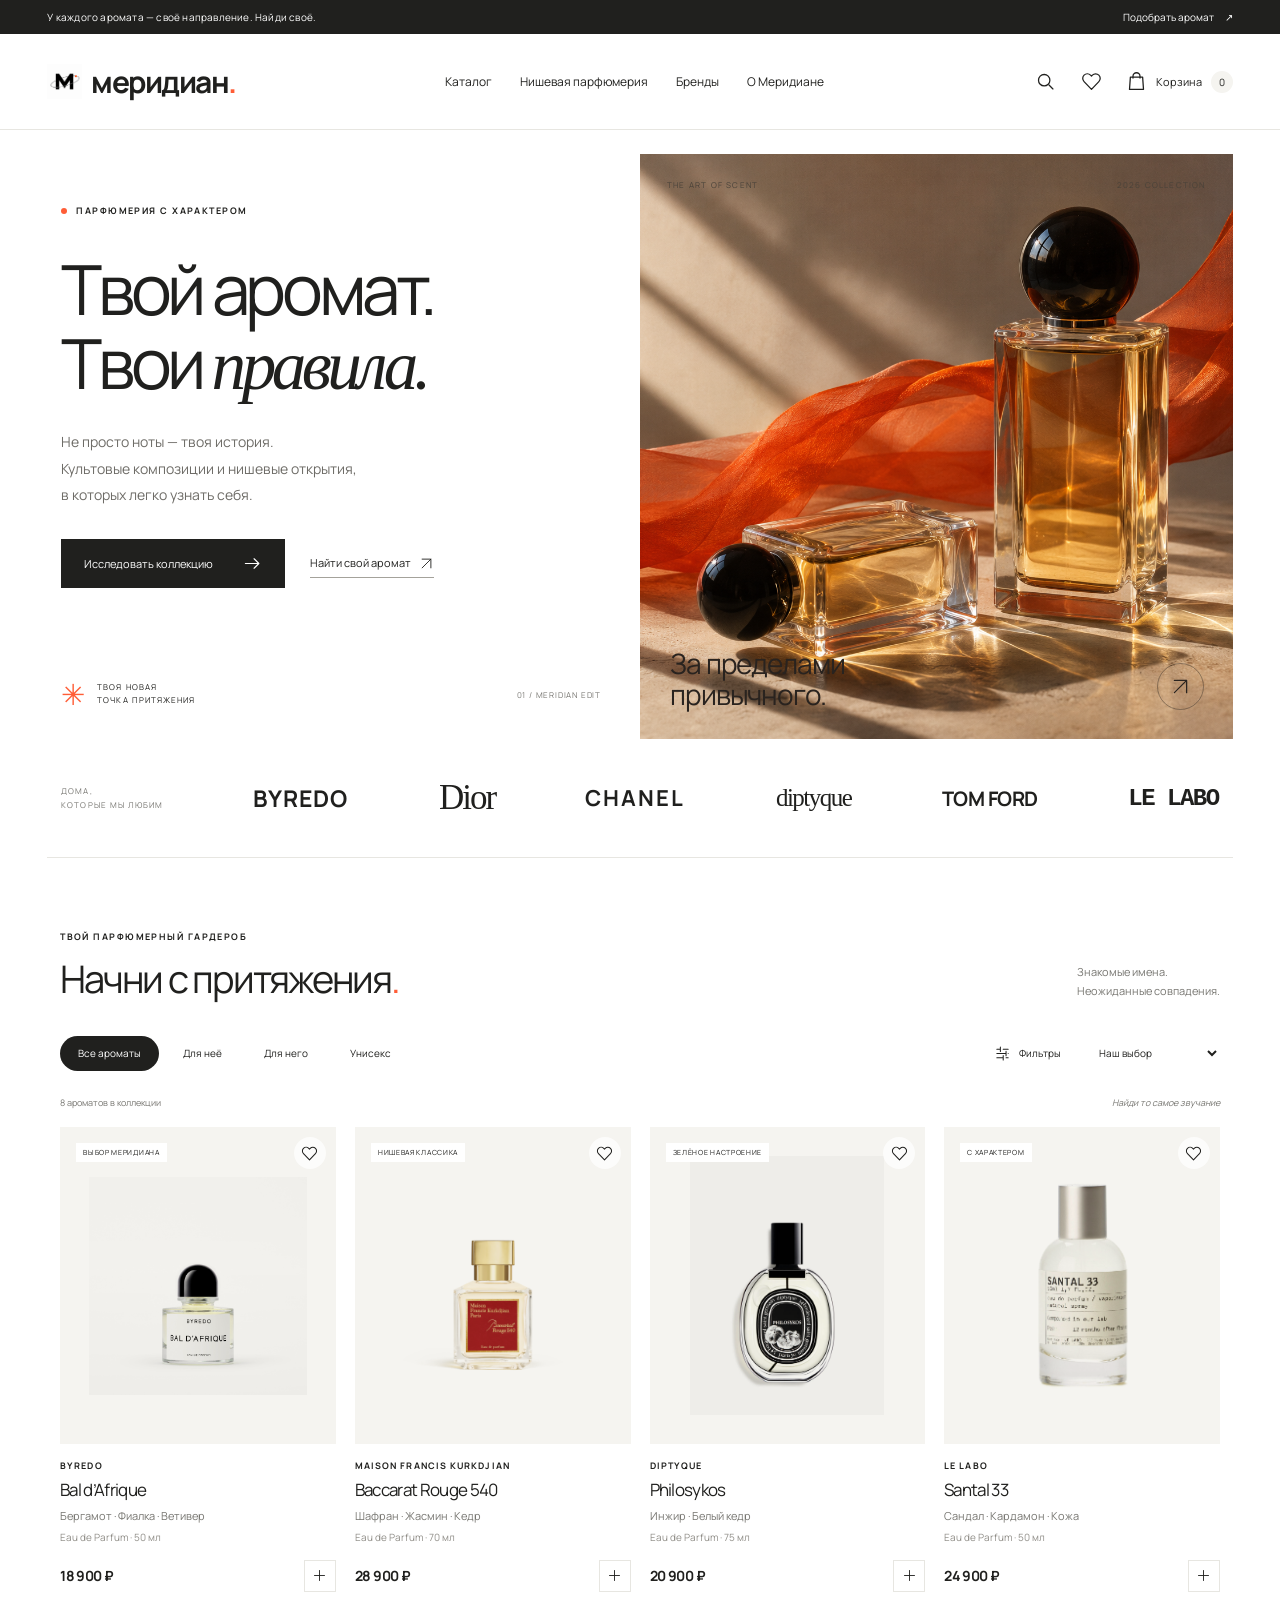
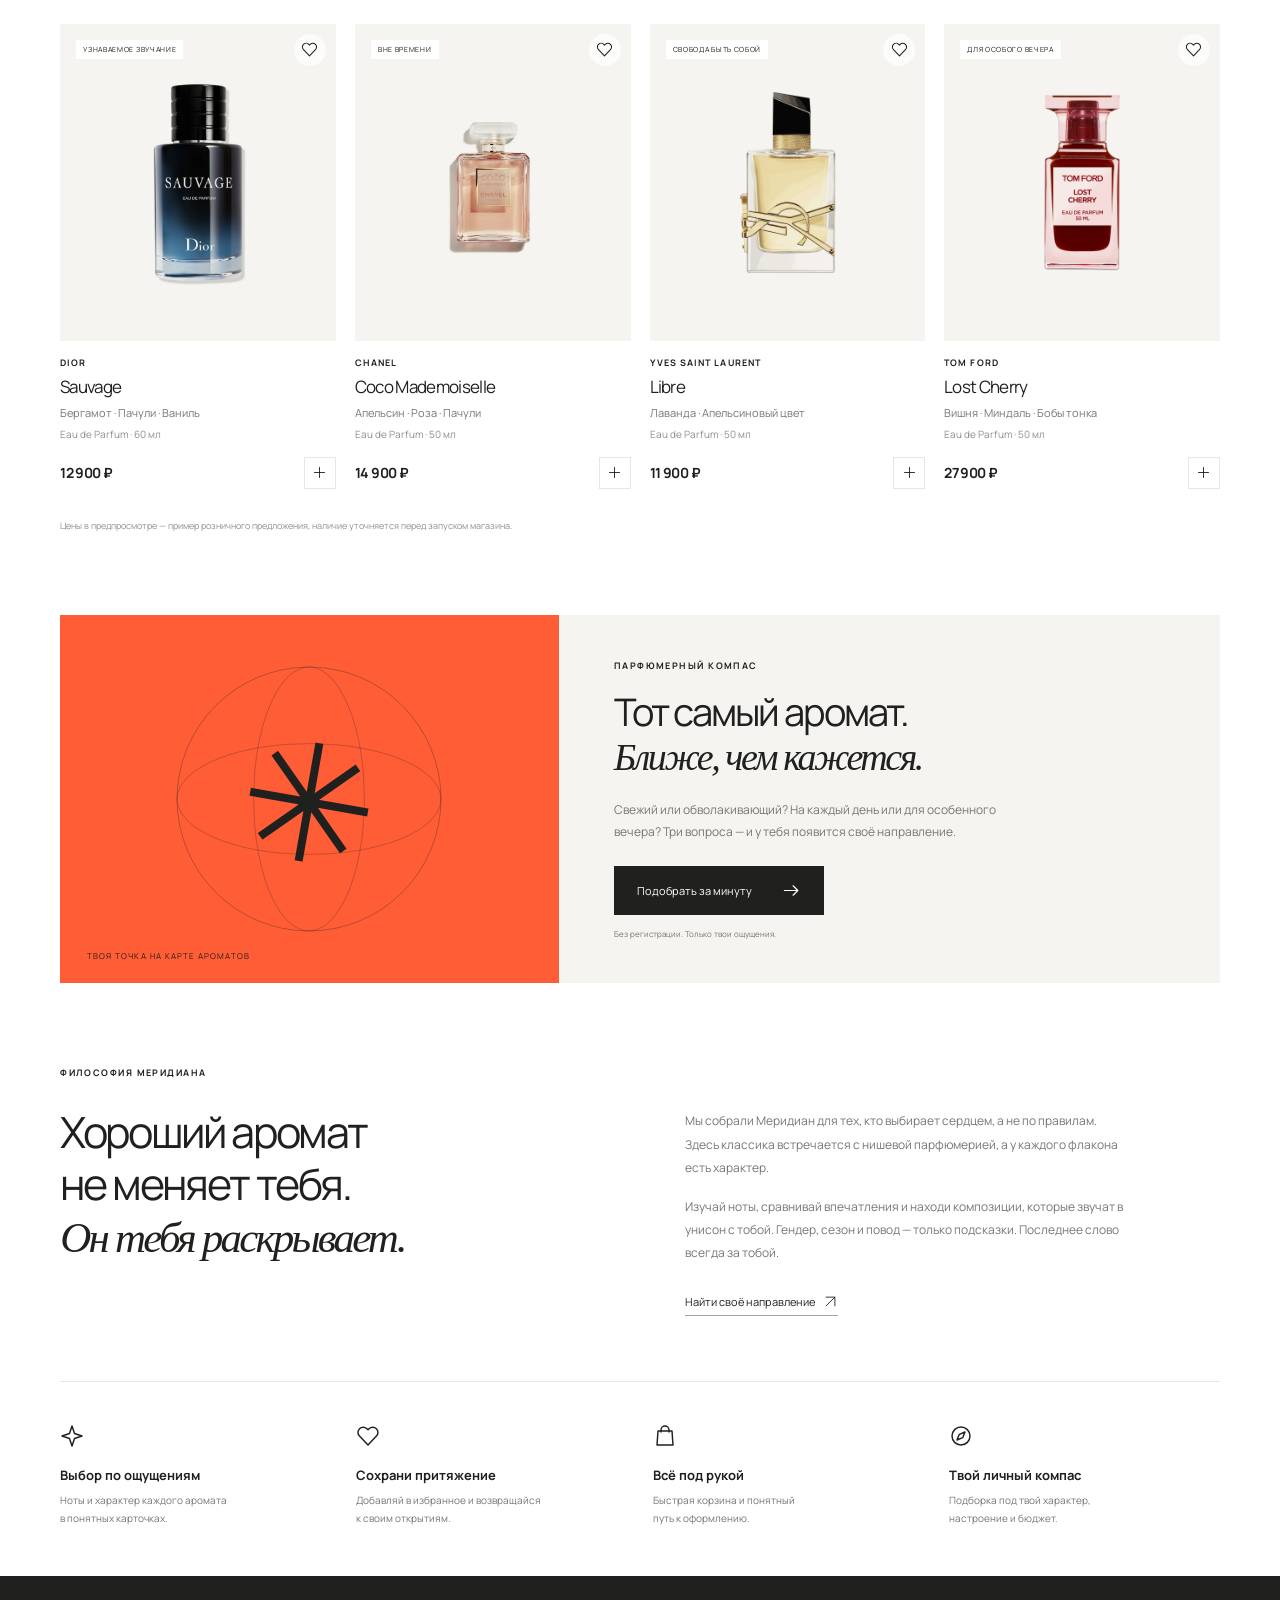
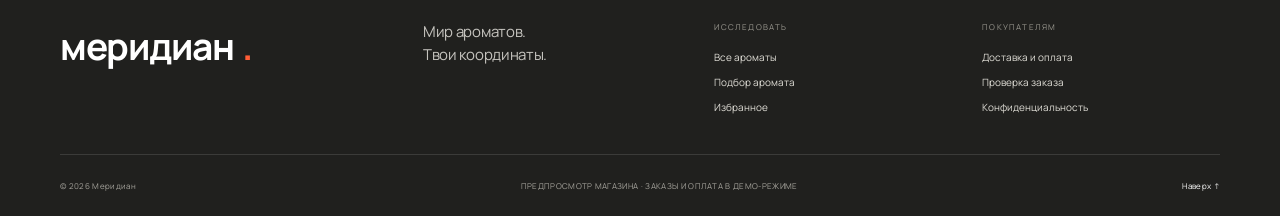
==== index.html @ 47d792e9 "Publish Meridian perfume storefront preview" ====
<!doctype html>
<html lang="ru">
<head>
  <meta charset="utf-8"><meta name="viewport" content="width=device-width,initial-scale=1">
  <meta name="theme-color" content="#f9f8f5">
  <meta name="robots" content="noindex,nofollow">
  <meta property="og:image" content="https://omel42.github.io/meridian-parfum/assets/hero.png">
  <title>Меридиан — найди свой аромат</title>
  <meta name="description" content="Меридиан — коллекция культовых и нишевых ароматов. Найдите свой аромат по нотам, настроению и парфюмерному дому.">
  <meta property="og:url" content="https://omel42.github.io/meridian-parfum/">
  <meta property="og:title" content="Меридиан — найди свой аромат"><meta property="og:description" content="Парфюмерия с характером. Коллекция ароматов, которые становятся частью тебя."><meta property="og:type" content="website">
  <link rel="icon" type="image/png" href="assets/icon.png"><link rel="apple-touch-icon" href="assets/icon.png">
  <link rel="stylesheet" href="styles.css"><script src="app.js" defer></script>
</head>
<body>
<a class="skip" href="#catalog">Перейти к каталогу</a>
<div class="announcement"><span>У каждого аромата — своё направление. Найди своё.</span><button data-action="quiz">Подобрать аромат <span aria-hidden="true">↗</span></button></div>
<header class="header">
  <a href="#" class="wordmark" aria-label="Меридиан — главная"><img src="assets/icon.png" alt="" width="37" height="37"><span>меридиан<span class="brand-dot">.</span></span></a>
  <nav aria-label="Главная навигация"><a href="#catalog" data-nav="all">Каталог</a><a href="#catalog" data-nav="niche">Нишевая парфюмерия</a><a href="#brands">Бренды</a><a href="#about">О Меридиане</a></nav>
  <div class="header-actions"><button class="icon-button" data-action="search" aria-label="Поиск ароматов" data-icon="search"></button><button class="icon-button favorites-button" data-action="favorites" aria-label="Избранное"><span data-icon="heart"></span><i id="favorite-count" hidden>0</i></button><button class="bag-button" data-action="cart" aria-label="Открыть корзину"><span data-icon="bag"></span><span class="bag-label">Корзина</span><b id="cart-count">0</b></button></div>
</header>
<main id="storefront">
  <section class="hero" aria-labelledby="hero-title">
    <div class="hero-copy"><p class="eyebrow"><span class="orange-dot"></span> ПАРФЮМЕРИЯ С ХАРАКТЕРОМ</p><h1 id="hero-title">Твой аромат.<br>Твои <span class="serif">правила.</span></h1><p class="hero-description">Не просто ноты — твоя история.<br>Культовые композиции и нишевые открытия,<br class="desktop-only"> в которых легко узнать себя.</p><div class="hero-buttons"><a href="#catalog" class="button black">Исследовать коллекцию <span data-icon="arrow"></span></a><button class="text-button" data-action="quiz">Найти свой аромат <span data-icon="diagonal"></span></button></div><div class="hero-bottom"><span class="tiny-cross">✳</span><p>ТВОЯ НОВАЯ<br>ТОЧКА ПРИТЯЖЕНИЯ</p><span class="hero-index">01 / MERIDIAN EDIT</span></div></div>
    <div class="hero-visual"><img src="assets/hero.png" alt="Стеклянные флаконы с янтарным ароматом в лучах солнца" fetchpriority="high" width="1536" height="1024"><div class="hero-photo-top"><span>THE ART OF SCENT</span><span>2026 COLLECTION</span></div><div class="hero-photo-bottom"><span>За пределами<br>привычного.</span><a href="#catalog" aria-label="Перейти к коллекции" class="round-arrow" data-icon="diagonal"></a></div></div>
  </section>
  <section class="brand-strip" id="brands" aria-label="Парфюмерные дома"><span class="brand-strip-label">ДОМА,<br>КОТОРЫЕ МЫ ЛЮБИМ</span><button data-brand="BYREDO" class="brand-byredo">BYREDO</button><button data-brand="Dior" class="brand-dior">Dior</button><button data-brand="CHANEL" class="brand-chanel">CHANEL</button><button data-brand="diptyque" class="brand-diptyque">diptyque</button><button data-brand="TOM FORD" class="brand-tom">TOM FORD</button><button data-brand="LE LABO" class="brand-lelabo">LE LABO</button></section>
  <section class="catalog section" id="catalog" aria-labelledby="catalog-title">
    <div class="section-heading"><div><p class="eyebrow">ТВОЙ ПАРФЮМЕРНЫЙ ГАРДЕРОБ</p><h2 id="catalog-title">Начни с притяжения<span class="brand-dot">.</span></h2></div><p class="heading-aside">Знакомые имена.<br>Неожиданные совпадения.</p></div>
    <div class="catalog-toolbar"><div class="tabs" role="group" aria-label="Для кого"><button class="active" data-category="all" aria-pressed="true">Все ароматы</button><button data-category="women" aria-pressed="false">Для неё</button><button data-category="men" aria-pressed="false">Для него</button><button data-category="unisex" aria-pressed="false">Унисекс</button></div><div class="catalog-controls"><button class="filter-button" data-action="filters"><span data-icon="sliders"></span> Фильтры <span id="filter-count"></span></button><label class="sort-label"><span class="sr-only">Сортировка</span><select id="sort"><option value="featured">Наш выбор</option><option value="price-asc">Сначала дешевле</option><option value="price-desc">Сначала дороже</option><option value="name">По названию</option></select></label></div></div>
    <div id="active-filters" class="active-filters" hidden></div><div class="catalog-meta"><span id="result-count" role="status">Собираем коллекцию…</span><span>Найди то самое звучание</span></div>
    <div class="product-grid" id="products" aria-label="Каталог ароматов"></div><div class="empty-state" id="empty-state" hidden><span data-icon="search"></span><h3>Пока без совпадений</h3><p>Попробуй другой бренд или расширь диапазон цены.</p><button class="button black" data-action="reset">Сбросить фильтры</button></div>
    <p class="catalog-footnote">Цены в предпросмотре — пример розничного предложения, наличие уточняется перед запуском магазина.</p>
  </section>
  <section class="discovery section" aria-labelledby="discovery-title"><div class="discovery-art"><span class="discovery-orbit orbit-one"></span><span class="discovery-orbit orbit-two"></span><span class="discovery-orbit orbit-three"></span><span class="discovery-star">✳</span><span class="discovery-coordinate">ТВОЯ ТОЧКА НА КАРТЕ АРОМАТОВ</span></div><div class="discovery-copy"><p class="eyebrow">ПАРФЮМЕРНЫЙ КОМПАС</p><h2 id="discovery-title">Тот самый аромат.<br><span class="serif">Ближе, чем кажется.</span></h2><p>Свежий или обволакивающий? На каждый день или для особенного вечера? Три вопроса — и у тебя появится своё направление.</p><button class="button black" data-action="quiz">Подобрать за минуту <span data-icon="arrow"></span></button><span class="discovery-small">Без регистрации. Только твои ощущения.</span></div></section>
  <section class="about section" id="about"><p class="eyebrow">ФИЛОСОФИЯ МЕРИДИАНА</p><div class="about-main"><h2>Хороший аромат<br>не меняет тебя.<br><span class="serif">Он тебя раскрывает.</span></h2><div><p>Мы собрали Меридиан для тех, кто выбирает сердцем, а не по правилам. Здесь классика встречается с нишевой парфюмерией, а у каждого флакона есть характер.</p><p>Изучай ноты, сравнивай впечатления и находи композиции, которые звучат в унисон с тобой. Гендер, сезон и повод — только подсказки. Последнее слово всегда за тобой.</p><a class="text-button" href="#catalog">Найти своё направление <span data-icon="diagonal"></span></a></div></div></section>
  <section class="service-strip section" aria-label="Покупать удобно"><div><span data-icon="sparkle"></span><h3>Выбор по ощущениям</h3><p>Ноты и характер каждого аромата<br>в понятных карточках.</p></div><div><span data-icon="heart"></span><h3>Сохрани притяжение</h3><p>Добавляй в избранное и возвращайся<br>к своим открытиям.</p></div><div><span data-icon="bag"></span><h3>Всё под рукой</h3><p>Быстрая корзина и понятный<br>путь к оформлению.</p></div><div><span data-icon="compass"></span><h3>Твой личный компас</h3><p>Подборка под твой характер,<br>настроение и бюджет.</p></div></section>
</main>
<footer class="footer"><div class="footer-top"><a class="wordmark" href="#">меридиан<span class="brand-dot">.</span></a><p>Мир ароматов.<br>Твои координаты.</p><div><span>ИССЛЕДОВАТЬ</span><a href="#catalog">Все ароматы</a><button data-action="quiz">Подбор аромата</button><button data-action="favorites">Избранное</button></div><div><span>ПОКУПАТЕЛЯМ</span><button data-info="delivery">Доставка и оплата</button><button data-info="returns">Проверка заказа</button><button data-info="privacy">Конфиденциальность</button></div></div><div class="footer-bottom"><span>© 2026 Меридиан</span><span>ПРЕДПРОСМОТР МАГАЗИНА · ЗАКАЗЫ И ОПЛАТА В ДЕМО-РЕЖИМЕ</span><a href="#" aria-label="Наверх">Наверх ↑</a></div></footer>
<dialog id="modal" aria-labelledby="modal-title"><div id="modal-content"></div></dialog>
<div id="toast" class="toast" role="status" aria-live="polite" hidden></div>
<noscript><div class="noscript">Для поиска, корзины и подбора аромата включите JavaScript в браузере.</div></noscript>
</body>
</html>
---- styles.css ----
@font-face{font-family:Manrope;src:url('assets/manrope-regular.ttf') format('truetype');font-weight:200 500;font-display:swap}
@font-face{font-family:Manrope;src:url('assets/manrope-bold.ttf') format('truetype');font-weight:550 800;font-display:swap}
.filter-chip{font-size:10px;padding:6px 10px;border:1px solid var(--line);border-radius:20px}
:root{--ink:#20201e;--muted:#777671;--orange:#ff5d36;--paper:#fff;--cream:#f5f4f0;--line:#e7e6e1;--ease:cubic-bezier(.2,.8,.2,1)}
*{box-sizing:border-box}html{scroll-behavior:smooth;scroll-padding-top:100px}body{margin:0;background:var(--paper);color:var(--ink);font-family:Manrope,Arial,sans-serif;font-size:14px;-webkit-font-smoothing:antialiased}button,input,select,textarea{font:inherit}button,a,input,select,textarea{-webkit-tap-highlight-color:transparent}button,a{touch-action:manipulation}button{cursor:pointer;color:inherit}button{background:none;border:0}a{color:inherit;text-decoration:none}button:focus-visible,a:focus-visible,input:focus-visible,select:focus-visible,textarea:focus-visible,summary:focus-visible{outline:2px solid var(--orange);outline-offset:5px}button:disabled{cursor:wait;opacity:.5}img{display:block;max-width:100%}svg{width:21px;height:21px;fill:none;stroke:currentColor;stroke-width:1.45;stroke-linecap:round;stroke-linejoin:round;vertical-align:middle}h1,h2,h3,p{margin:0}h1,h2,h3{font-weight:500}button{padding:0}input,textarea,select{color:var(--ink)}[hidden]{display:none!important}.sr-only{position:absolute;width:1px;height:1px;padding:0;margin:-1px;overflow:hidden;clip:rect(0,0,0,0);white-space:nowrap;border:0}.skip{position:fixed;top:-100px;left:20px;z-index:100;background:var(--ink);color:#fff;padding:15px}.skip:focus{top:15px}.announcement{height:34px;background:var(--ink);color:#fff;padding:0 3.7%;display:flex;align-items:center;justify-content:space-between;font-size:10px;letter-spacing:.02em}.announcement button{color:#fff;font-size:10px}.announcement button span{margin-left:9px}.header{height:96px;padding:0 3.7%;display:flex;align-items:center;justify-content:space-between;gap:25px;border-bottom:1px solid var(--line);background:#fff;position:relative;z-index:10}.wordmark{display:flex;align-items:center;gap:9px;font-size:30px;font-weight:750;letter-spacing:-1.5px;white-space:nowrap}.wordmark img{width:35px;height:35px;object-fit:contain}.brand-dot{color:var(--orange)}.header nav{display:flex;gap:28px;font-size:12px;white-space:nowrap}.header nav a{padding:10px 0;position:relative}.header nav a:after{content:'';position:absolute;bottom:2px;left:0;right:100%;height:1px;background:var(--ink);transition:right .2s}.header nav a:hover:after{right:0}.header-actions{display:flex;align-items:center;gap:22px}.icon-button{width:24px;height:42px;display:grid;place-items:center;position:relative}.icon-button i{font-style:normal;position:absolute;right:-7px;top:1px;background:var(--orange);font-size:9px;min-width:15px;height:15px;line-height:15px;border-radius:50%;color:white}.bag-button{display:flex;align-items:center;gap:9px;font-size:11px}.bag-button b{font-size:10px;font-weight:500;border-radius:50%;background:var(--cream);width:22px;height:22px;display:grid;place-items:center}.hero{display:grid;grid-template-columns:1fr 1fr;margin:24px 3.7% 0;min-height:585px}.hero-copy{padding:50px 25px 25px 14px;display:flex;flex-direction:column;align-items:flex-start}.eyebrow{font-size:9px;letter-spacing:.16em;font-weight:650;line-height:1.6;display:flex;gap:9px;align-items:center}.orange-dot{height:6px;width:6px;background:var(--orange);border-radius:50%;display:inline-block}.hero h1{font-size:clamp(48px,5.4vw,86px);line-height:1.06;letter-spacing:-.063em;margin-top:34px;font-weight:500}.serif{font-family:Georgia,'Times New Roman',serif;font-style:italic;font-weight:400;letter-spacing:-.065em}.hero-description{font-size:13px;line-height:1.9;color:#6e6c67;margin-top:27px}.hero-buttons{display:flex;align-items:center;gap:25px;margin-top:30px}.button{min-height:49px;display:inline-flex;align-items:center;justify-content:center;gap:30px;padding:14px 22px;font-size:11px;font-weight:500;transition:background .2s,transform .2s;border:1px solid transparent}.button svg{width:19px;height:19px}.button:hover{transform:translateY(-2px)}.button.black{background:var(--ink);color:#fff}.button.black:hover{background:#44423d}.button.outline{border-color:var(--line);background:white}.button.orange{background:var(--orange);color:#fff}.text-button{font-size:11px;display:inline-flex;gap:8px;align-items:center;border-bottom:1px solid #a4a29b;padding:6px 0}.text-button svg{width:15px;height:15px}.hero-bottom{display:flex;align-items:center;gap:12px;width:100%;margin-top:auto;padding-top:45px}.tiny-cross{font-size:29px;color:var(--orange)}.hero-bottom p{font-size:8px;letter-spacing:.13em;line-height:1.6}.hero-index{font-size:8px;letter-spacing:.1em;color:var(--muted);margin-left:auto;margin-right:14px}.hero-visual{position:relative;overflow:hidden;background:#e8d5bc;min-height:585px}.hero-visual>img{width:100%;height:100%;position:absolute;object-fit:cover;object-position:64% 50%}.hero-photo-top{position:absolute;top:25px;left:27px;right:27px;display:flex;justify-content:space-between;font-size:8px;letter-spacing:.15em;color:#494239}.hero-photo-bottom{position:absolute;bottom:29px;left:30px;right:29px;display:flex;justify-content:space-between;align-items:end;color:#29231f}.hero-photo-bottom>span{font-size:28px;line-height:1.1;letter-spacing:-.04em}.round-arrow{height:47px;width:47px;border:1px solid #29231f66;border-radius:50%;display:grid;place-items:center;transition:background .2s}.round-arrow:hover{background:#ffffff88}.brand-strip{margin:0 3.7%;padding:39px 14px;display:flex;align-items:center;justify-content:space-between;gap:25px;border-bottom:1px solid var(--line);scroll-margin-top:10px}.brand-strip-label{font-size:8px;letter-spacing:.13em;line-height:1.7;color:var(--muted)}.brand-strip button{transition:opacity .2s}.brand-strip button:hover{opacity:.5}.brand-byredo{font-size:23px;font-weight:550;letter-spacing:1px}.brand-dior{font-family:Georgia,serif;font-size:35px;letter-spacing:-2px}.brand-chanel{font-size:22px;font-weight:650;letter-spacing:2px}.brand-diptyque{font-family:Georgia,serif;font-size:25px;letter-spacing:-1.5px}.brand-tom{font-size:20px;font-weight:700;letter-spacing:-.5px}.brand-lelabo{font-family:monospace;font-weight:bold;font-size:24px;letter-spacing:-1.5px}.section{margin:0 4.7%}.catalog{padding:72px 0 28px}.section-heading{display:flex;justify-content:space-between;align-items:end;gap:20px}.section-heading h2{font-size:38px;letter-spacing:-.055em;margin-top:12px;line-height:1.16}.heading-aside{font-size:11px;line-height:1.7;color:var(--muted)}.catalog-toolbar{margin-top:34px;display:flex;align-items:center;justify-content:space-between;gap:15px}.tabs{display:flex;gap:6px;flex-wrap:wrap}.tabs button{font-size:10px;min-height:35px;border:1px solid transparent;border-radius:24px;padding:9px 17px}.tabs button:hover{background:var(--cream)}.tabs button.active{background:var(--ink);color:#fff}.catalog-controls{display:flex;gap:26px;align-items:center;font-size:10px}.filter-button{display:flex;align-items:center;gap:8px;min-height:38px}.filter-button svg{width:17px}.filter-button #filter-count:not(:empty){width:17px;height:17px;background:var(--orange);color:#fff;border-radius:50%;display:grid;place-items:center}.sort-label select{border:0;background:transparent;font-size:10px;padding:9px 18px 9px 0;max-width:154px}.catalog-meta{display:flex;justify-content:space-between;margin-top:24px;font-size:9px;color:var(--muted);margin-bottom:18px}.catalog-meta>span:last-child{font-style:italic}.product-grid{display:grid;grid-template-columns:repeat(4,minmax(0,1fr));gap:32px 19px}.product-card{min-width:0;position:relative}.product-image{width:100%;aspect-ratio:1/1.15;background:var(--cream);position:relative;overflow:hidden;display:block}.product-image img{width:100%;height:100%;object-fit:contain;padding:29px;mix-blend-mode:multiply;transition:transform .65s var(--ease)}.product-image:hover img{transform:scale(1.07)}.product-tag{position:absolute;top:16px;left:16px;font-size:7px;letter-spacing:.1em;background:#fff;padding:5px 7px;z-index:1;pointer-events:none}.product-card .wish{position:absolute;top:10px;right:10px;z-index:2;display:grid;place-items:center;width:32px;height:32px;border-radius:50%;background:#ffffffb3}.wish svg{width:17px;height:17px}.wish.saved{color:var(--orange)}.wish.saved svg{fill:var(--orange)}.product-body{padding:15px 0 0}.product-brand{font-size:8px;letter-spacing:.12em;font-weight:600;margin-bottom:6px}.product-name{font-size:17px;letter-spacing:-.04em;font-weight:500;text-align:left}.product-name:hover{text-decoration:underline;text-underline-offset:3px}.product-notes{font-size:10px;color:var(--muted);margin-top:7px;line-height:1.5;min-height:15px}.product-type{font-size:9px;color:#908e88;margin-top:5px}.product-price-row{display:flex;align-items:center;justify-content:space-between;margin-top:16px}.product-price{font-size:14px;font-weight:600;letter-spacing:-.04em}.quick-add{border:1px solid var(--line);width:32px;height:32px;display:grid;place-items:center;transition:background .2s}.quick-add:hover{background:var(--ink);color:white}.quick-add svg{width:15px;height:15px}.catalog-footnote{font-size:9px;color:#93908b;line-height:1.6;margin-top:30px}.active-filters{display:flex;flex-wrap:wrap;gap:8px;margin-top:14px}.active-filters button{font-size:10px;padding:6px 10px;border:1px solid var(--line);border-radius:20px}.empty-state{text-align:center;padding:75px 20px}.empty-state>svg{height:40px;width:40px;margin-bottom:15px}.empty-state h3{font-size:26px;margin-bottom:10px}.empty-state p{font-size:12px;color:var(--muted);margin-bottom:22px}.discovery{background:var(--cream);margin-top:54px;display:grid;grid-template-columns:.86fr 1.14fr;min-height:350px}.discovery-art{background:var(--orange);position:relative;overflow:hidden;min-height:350px;display:grid;place-items:center}.discovery-star{font-size:164px;font-weight:300;line-height:1;position:relative;z-index:1;color:var(--ink);transform:rotate(10deg)}.discovery-orbit{position:absolute;width:265px;height:265px;border:1px solid #29231f50;border-radius:50%;top:50%;left:50%}.orbit-one{transform:translate(-50%,-50%)}.orbit-two{transform:translate(-50%,-50%) scaleX(.42) rotate(35deg)}.orbit-three{transform:translate(-50%,-50%) scaleY(.42) rotate(35deg)}.discovery-coordinate{position:absolute;bottom:22px;left:27px;font-size:8px;letter-spacing:.13em}.discovery-copy{padding:44px 55px}.discovery h2{font-size:38px;line-height:1.15;letter-spacing:-.055em;margin-top:17px}.discovery-copy>p:not(.eyebrow){color:var(--muted);font-size:12px;line-height:1.85;max-width:385px;margin:19px 0 23px}.discovery-small{display:block;margin-top:13px;font-size:8px;color:var(--muted)}.about{padding:83px 0 65px;border-bottom:1px solid var(--line)}.about-main{display:grid;grid-template-columns:1fr 1fr;gap:90px;margin-top:26px}.about h2{font-size:43px;line-height:1.2;letter-spacing:-.055em}.about-main>div{padding-top:3px;max-width:445px}.about p:not(.eyebrow){font-size:12px;line-height:1.95;color:var(--muted);margin-bottom:15px}.about .text-button{margin-top:7px}.service-strip{display:grid;grid-template-columns:repeat(4,1fr);padding:42px 0 49px;gap:25px}.service-strip>div>span svg{width:24px;height:24px;margin-bottom:18px}.service-strip h3{font-size:13px;font-weight:550}.service-strip p{font-size:10px;line-height:1.75;color:var(--muted);margin-top:8px}.footer{background:var(--ink);color:white;padding:45px 4.7% 0}.footer-top{display:grid;grid-template-columns:1.4fr 1.1fr 1fr 1fr;gap:30px;padding-bottom:40px;align-items:start}.footer .wordmark{font-size:37px}.footer-top>p{font-size:15px;line-height:1.5;letter-spacing:-.02em;color:#c6c4bf}.footer-top>div{display:flex;flex-direction:column;gap:11px;align-items:flex-start}.footer-top>div>span{font-size:8px;letter-spacing:.15em;color:#99978f;margin-bottom:7px}.footer-top a:not(.wordmark),.footer-top button{font-size:10px;color:#dedcd5}.footer-top button:hover,.footer-top a:not(.wordmark):hover{color:var(--orange)}.footer-bottom{border-top:1px solid #ffffff1f;min-height:62px;display:flex;align-items:center;justify-content:space-between;gap:20px;font-size:8px;color:#a5a39c;letter-spacing:.04em}.footer-bottom a{color:white}.toast{position:fixed;z-index:100;bottom:28px;left:50%;transform:translateX(-50%);padding:14px 23px;background:var(--ink);color:white;font-size:12px;box-shadow:0 8px 35px #0002;max-width:calc(100vw - 28px);white-space:normal;border-left:3px solid var(--orange)}dialog{border:0;padding:0;color:var(--ink);max-height:92dvh;width:min(900px,calc(100vw - 36px));background:white;overflow:auto;box-shadow:0 20px 90px #0002}dialog::backdrop{background:#15151265;backdrop-filter:blur(4px)}body:has(dialog[open]){overflow:hidden}dialog.drawer{margin:0 0 0 auto;max-height:100dvh;height:100dvh;width:min(510px,100vw)}dialog.small{width:min(540px,calc(100vw - 32px))}.modal-head{padding:25px 28px;display:flex;align-items:center;justify-content:space-between;gap:20px;border-bottom:1px solid var(--line)}.modal-head h2{font-size:24px;letter-spacing:-.05em}.close{display:grid;place-items:center;width:34px;height:34px;background:var(--cream);border-radius:50%;flex-shrink:0}.close svg{width:17px;height:17px}.modal-inner{padding:28px}.product-detail{display:grid;grid-template-columns:1fr 1fr}.detail-image{background:var(--cream);display:grid;place-items:center;min-height:420px}.detail-image img{width:100%;height:100%;max-height:550px;object-fit:contain;mix-blend-mode:multiply;padding:45px}.detail-copy{padding:36px 32px}.detail-copy h3{font-size:32px;letter-spacing:-.05em;margin:8px 0 12px}.detail-copy .description{font-size:12px;color:var(--muted);line-height:1.9;margin:20px 0}.note-tags{display:flex;flex-wrap:wrap;gap:6px}.note-tags span{padding:6px 9px;border:1px solid var(--line);font-size:10px;border-radius:20px}.detail-specs{font-size:11px;line-height:1.7;margin:22px 0;display:grid;grid-template-columns:1fr 1fr;gap:12px}.detail-specs dt{color:var(--muted);font-size:9px}.detail-specs dd{margin:3px 0 0}.volume-option{border:1px solid var(--ink);padding:8px 13px;display:inline-flex;font-size:11px;margin:3px 0 18px}.detail-buy{display:flex;align-items:center;justify-content:space-between;gap:12px}.detail-price{font-size:23px;letter-spacing:-.05em}.detail-source{font-size:9px;color:var(--muted);line-height:1.6;margin-top:20px}.detail-source a{text-decoration:underline}.dialog-empty{padding:65px 30px;text-align:center}.dialog-empty svg{width:44px;height:44px;color:var(--orange);margin-bottom:18px}.dialog-empty h3{font-size:25px;letter-spacing:-.04em;margin-bottom:10px}.dialog-empty p{font-size:12px;line-height:1.8;color:var(--muted);margin-bottom:22px}.cart-list{padding:0 26px}.cart-item{display:grid;grid-template-columns:76px 1fr auto;gap:15px;padding:23px 0;border-bottom:1px solid var(--line);align-items:center}.cart-item img{width:76px;height:95px;object-fit:contain;mix-blend-mode:multiply;background:var(--cream);padding:8px}.cart-item-name{font-size:14px;margin:4px 0}.cart-item-meta{font-size:10px;color:var(--muted)}.cart-item-right{align-self:start;text-align:right;font-size:12px;padding-top:3px}.remove-item{display:block;margin:14px 0 0 auto;font-size:9px;color:var(--muted);text-decoration:underline}.quantity{display:flex;align-items:center;margin-top:13px;width:88px;border:1px solid var(--line);height:27px;justify-content:space-between}.quantity button{width:27px;height:27px;display:grid;place-items:center}.quantity svg{width:12px;height:12px}.quantity span{font-size:11px}.cart-summary{padding:26px}.summary-row{display:flex;align-items:center;justify-content:space-between;margin:14px 0;font-size:12px;gap:15px}.summary-row.total{font-size:21px;letter-spacing:-.04em;border-top:1px solid var(--line);padding-top:18px;margin-top:18px}.cart-summary .button{width:100%;margin-top:15px}.summary-help{font-size:10px;line-height:1.7;color:var(--muted);margin-top:16px}.gift-label{display:flex;align-items:center;gap:10px;font-size:11px}.gift-label input{accent-color:var(--orange);width:16px;height:16px}.shipping-progress{padding:17px 26px;background:var(--cream);font-size:10px;line-height:1.6}.progress-track{height:3px;background:#dedbd4;margin-top:9px}.progress-track span{display:block;height:100%;background:var(--orange)}.search-input-wrap{display:flex;align-items:center;gap:10px;border-bottom:1px solid var(--ink);margin:25px 28px 0;padding:0 0 12px}.search-input-wrap input{width:100%;border:0;outline:0;font-size:18px;background:transparent;min-width:0}.search-input-wrap svg{width:22px;height:22px}.search-results{padding:15px 28px 28px}.search-row{display:flex;align-items:center;gap:16px;padding:14px 0;width:100%;border-bottom:1px solid var(--line);text-align:left}.search-row img{height:65px;width:60px;object-fit:contain;background:var(--cream);mix-blend-mode:multiply;padding:6px}.search-row>span{flex:1}.search-row strong{display:block;font-size:14px;font-weight:500;margin:4px 0}.search-row small{font-size:9px;color:var(--muted)}.search-row>b{font-size:12px;font-weight:500;white-space:nowrap}.search-hint{font-size:11px;color:var(--muted);padding:18px 0}.filter-form{padding:25px 28px}.filter-form fieldset{border:0;padding:0;margin:0 0 25px}.filter-form legend{font-size:13px;font-weight:600;margin-bottom:14px}.filter-options{display:grid;grid-template-columns:1fr 1fr;gap:12px}.check{display:flex;align-items:center;gap:8px;font-size:11px}.check input{accent-color:var(--ink);width:15px;height:15px}.price-fields{display:flex;gap:12px}.price-fields label{font-size:9px;color:var(--muted);width:50%}.price-fields input{width:100%;padding:12px;margin-top:7px;border:1px solid var(--line);background:white}.filter-buttons{display:flex;gap:10px}.filter-buttons .button{flex:1}.quiz-progress{display:flex;gap:5px;margin-bottom:26px}.quiz-progress span{height:3px;flex:1;background:var(--line)}.quiz-progress span.active{background:var(--orange)}.quiz-kicker{font-size:9px;letter-spacing:.12em;color:var(--muted);margin-bottom:13px}.quiz-title{font-size:31px;letter-spacing:-.05em;line-height:1.2;margin-bottom:23px}.quiz-options{display:grid;gap:10px}.quiz-option{border:1px solid var(--line);padding:16px 18px;display:flex;align-items:center;justify-content:space-between;text-align:left;gap:15px;transition:border-color .2s,background .2s}.quiz-option:hover{border-color:var(--ink);background:var(--cream)}.quiz-option strong{display:block;font-weight:550;font-size:13px;margin-bottom:5px}.quiz-option small{font-size:10px;color:var(--muted)}.quiz-option svg{width:17px}.quiz-back{margin-top:20px;font-size:11px;color:var(--muted);text-decoration:underline}.quiz-description{font-size:12px;color:var(--muted);line-height:1.7;margin-bottom:18px}.checkout{display:grid;grid-template-columns:1.2fr .8fr;gap:30px;padding:28px}.checkout h3{font-size:19px;letter-spacing:-.03em;margin:10px 0 20px}.form-grid{display:grid;grid-template-columns:1fr 1fr;gap:17px}.form-field{display:flex;flex-direction:column;font-size:10px;gap:8px}.form-field.full{grid-column:1/-1}.form-field input,.form-field select,.form-field textarea{padding:13px 12px;width:100%;border:1px solid #dad8d1;background:white;font-size:12px;border-radius:0}.form-field textarea{resize:vertical;min-height:70px}.checkout-side{background:var(--cream);padding:20px;align-self:start}.checkout-side h3{margin-top:0}.checkout-items{font-size:11px;display:grid;gap:12px;border-bottom:1px solid var(--line);padding-bottom:15px}.checkout-items>div{display:flex;justify-content:space-between;gap:12px}.checkout-items small{color:var(--muted);font-size:9px}.checkout-notice{background:#fff0ea;font-size:11px;line-height:1.7;padding:13px 15px;margin-bottom:23px;border-left:2px solid var(--orange)}.consent{display:flex;gap:9px;align-items:flex-start;font-size:10px;line-height:1.7;margin:19px 0}.consent input{accent-color:var(--ink);margin-top:3px}.checkout form>.button{width:100%}.success-icon{font-size:38px;color:var(--orange);margin-bottom:15px}.success{padding:45px;text-align:center}.success h3{font-size:30px;letter-spacing:-.05em;margin:0 0 15px}.success p{font-size:12px;line-height:1.9;color:var(--muted);max-width:460px;margin:0 auto 24px}.info-content{padding:28px;font-size:13px;line-height:1.9}.info-content p{margin-bottom:15px}.info-content h3{font-size:19px;margin:20px 0 12px}.noscript{position:fixed;bottom:0;background:#fff0ea;padding:20px;width:100%;text-align:center}.woo-page{min-height:60vh;padding:50px 5%}.woo-page h1{font-size:36px;margin-bottom:30px}.woocommerce button.button,.woocommerce a.button,.woocommerce input.button{background:var(--ink)!important;color:#fff!important;border-radius:0!important;padding:16px!important}.woocommerce input.input-text,.woocommerce select,.woocommerce textarea{padding:12px;border:1px solid var(--line)}
@media(min-width:1600px){.hero{min-height:690px}.hero-visual{min-height:690px}.hero-copy{padding-top:80px}.hero h1{font-size:100px}.hero-description{font-size:15px}.product-grid{gap:38px 25px}}
@media(max-width:1150px){.header{gap:15px}.header nav{gap:18px;font-size:10px}.wordmark{font-size:26px}.header-actions{gap:16px}.bag-label{display:none}.hero{min-height:535px}.hero-visual{min-height:535px}.hero-copy{padding-top:35px}.hero-buttons{gap:16px;flex-wrap:wrap}.hero-index{display:none}.brand-strip{gap:20px}.brand-strip-label{display:none}.product-image img{padding:20px}.discovery-copy{padding:35px}.about-main{gap:50px}}
@media(max-width:850px){.header{height:80px}.header nav{display:none}.hero{min-height:480px}.hero-visual{min-height:480px}.hero h1{font-size:48px}.hero-copy{padding-left:4px;padding-top:26px}.hero-description{font-size:12px}.hero-buttons{gap:15px;margin-top:23px}.hero-buttons .button{padding:13px 17px;gap:15px}.hero-bottom{padding-top:25px}.hero-photo-top{top:18px;left:18px;right:18px;font-size:6px}.hero-photo-bottom{bottom:22px;left:22px;right:22px}.hero-photo-bottom>span{font-size:24px}.brand-strip{padding:30px 0;gap:25px;overflow:auto;scrollbar-width:none}.brand-strip button{flex-shrink:0;font-size:19px}.brand-strip .brand-dior{font-size:29px}.brand-strip .brand-lelabo{font-size:22px}.section-heading h2{font-size:31px}.heading-aside{font-size:10px}.catalog{padding-top:50px}.product-grid{grid-template-columns:repeat(3,minmax(0,1fr));gap:28px 15px}.catalog-controls{gap:13px}.tabs button{padding:8px 12px;font-size:9px}.discovery h2{font-size:30px}.discovery-copy{padding:30px}.discovery-art{min-height:360px}.discovery-orbit{width:220px;height:220px}.discovery-star{font-size:125px}.about h2{font-size:34px}.about-main{gap:35px}.service-strip{grid-template-columns:repeat(2,1fr);gap:30px}.footer-top{grid-template-columns:1.3fr 1fr 1fr}.footer-top>p{display:none}.footer .wordmark{font-size:30px}.footer-bottom{font-size:7px}.detail-copy{padding:25px}.detail-image{min-height:400px}.detail-image img{padding:20px}.detail-buy{flex-wrap:wrap}.checkout{gap:20px;padding:23px}.checkout-side{padding:16px}}
@media(max-width:600px){html{scroll-padding-top:20px}.announcement{justify-content:center;height:29px;font-size:8px;padding:0 12px}.announcement button{display:none}.header{height:73px;padding:0 20px}.wordmark{font-size:26px;gap:5px}.wordmark img{width:28px;height:28px}.header-actions{gap:16px}.bag-button{gap:5px}.header-actions svg{width:20px;height:20px}.bag-button b{height:18px;width:18px;font-size:9px}.hero{margin:0 20px;display:flex;flex-direction:column;min-height:0}.hero-copy{padding:31px 0 28px}.eyebrow{font-size:8px;letter-spacing:.13em}.hero h1{font-size:clamp(43px,11.3vw,64px);margin-top:24px;letter-spacing:-.055em}.hero-description{font-size:12px;margin-top:20px;line-height:1.8}.hero-buttons{margin-top:24px;flex-wrap:nowrap;gap:18px;width:100%}.hero-buttons .button{font-size:10px;padding:13px 15px;gap:15px;min-height:46px}.hero-buttons .text-button{font-size:9px;white-space:nowrap;gap:3px}.hero-bottom{display:none}.hero-visual{min-height:360px;aspect-ratio:1/1.02}.hero-visual>img{object-position:59% 50%}.hero-photo-top{font-size:7px}.hero-photo-bottom>span{font-size:27px}.round-arrow{width:40px;height:40px}.brand-strip{margin:0 20px;padding:27px 0;gap:31px}.brand-strip button{font-size:17px}.brand-strip .brand-dior{font-size:27px}.brand-strip .brand-diptyque{font-size:22px}.section{margin-left:20px;margin-right:20px}.catalog{padding-top:41px}.section-heading h2{font-size:30px;line-height:1.15;max-width:310px;margin-top:11px}.heading-aside{display:none}.catalog-toolbar{flex-direction:column;align-items:stretch;gap:14px;margin-top:24px}.tabs{gap:5px;justify-content:space-between}.tabs button{padding:8px 13px;font-size:10px;min-height:33px}.catalog-controls{justify-content:space-between;border-top:1px solid var(--line);border-bottom:1px solid var(--line);padding:4px 0;font-size:10px}.sort-label select{font-size:10px;max-width:165px}.catalog-meta{margin-top:15px;margin-bottom:14px;font-size:8px}.product-grid{grid-template-columns:repeat(2,minmax(0,1fr));gap:29px 13px}.product-image{aspect-ratio:1/1.22}.product-image img{padding:14px}.product-tag{top:10px;left:9px;font-size:6px;letter-spacing:.05em;padding:4px 5px}.product-card .wish{right:6px;top:5px;width:29px;height:29px}.product-brand{font-size:7px;letter-spacing:.08em}.product-name{font-size:15px;line-height:1.25;min-height:19px}.product-notes{font-size:9px;margin-top:7px;min-height:27px;line-height:1.6}.product-type{font-size:8px;margin-top:3px}.product-price-row{margin-top:12px}.product-price{font-size:13px}.quick-add{height:29px;width:29px}.catalog-footnote{font-size:8px;margin-top:24px}.discovery{margin-top:25px;grid-template-columns:1fr}.discovery-art{min-height:220px}.discovery-orbit{width:175px;height:175px}.discovery-star{font-size:102px}.discovery-coordinate{left:22px;bottom:16px;font-size:7px}.discovery-copy{padding:28px 25px 30px}.discovery h2{font-size:31px;line-height:1.2}.discovery-copy>p:not(.eyebrow){font-size:11px}.about{padding:48px 0 38px}.about-main{grid-template-columns:1fr;gap:23px;margin-top:19px}.about h2{font-size:35px}.about p:not(.eyebrow){font-size:11px}.service-strip{padding:32px 0 38px;gap:30px 18px}.service-strip h3{font-size:11px}.service-strip p{font-size:9px}.service-strip p br{display:none}.service-strip>div>span svg{width:23px;height:23px;margin-bottom:12px}.footer{padding:32px 20px 0}.footer-top{grid-template-columns:1fr 1fr;gap:28px;padding-bottom:30px}.footer .wordmark{grid-column:1/-1;font-size:34px}.footer-top>div{gap:12px}.footer-top>div>span{font-size:7px;margin-bottom:4px}.footer-top a:not(.wordmark),.footer-top button{font-size:10px}.footer-bottom{flex-wrap:wrap;gap:15px;padding:20px 0;font-size:8px}.footer-bottom>span:nth-child(2){order:3;width:100%;font-size:6px;line-height:1.7}.footer-bottom a{margin-left:auto}dialog{max-height:94dvh;width:calc(100vw - 20px)}.modal-head{padding:19px 20px}.modal-head h2{font-size:23px}.modal-inner{padding:24px 20px}.product-detail{grid-template-columns:1fr}.detail-image{min-height:260px;max-height:280px}.detail-image img{max-height:280px;width:100%;padding:24px}.detail-copy{padding:25px}.detail-copy h3{font-size:29px}.detail-copy .description{margin:17px 0}.detail-buy{flex-wrap:nowrap}.detail-specs{margin:20px 0}.detail-source{font-size:8px}.search-input-wrap{margin:22px 20px 0}.search-input-wrap input{font-size:15px}.search-results{padding:10px 20px 22px}.search-row{gap:10px}.search-row img{width:50px;height:60px}.search-row strong{font-size:13px}.search-row>b{font-size:11px}.cart-list{padding:0 20px}.cart-summary{padding:20px}.cart-item{grid-template-columns:65px 1fr auto;gap:11px}.cart-item img{width:65px;height:85px}.cart-item-name{font-size:13px}.cart-item-right{font-size:11px}.shipping-progress{padding:17px 20px}.filter-form{padding:24px 20px}.quiz-title{font-size:29px}.checkout{grid-template-columns:1fr;padding:20px;gap:24px}.checkout-side{order:-1}.checkout-side h3{font-size:15px;margin-bottom:14px}.checkout-side .summary-row{font-size:11px}.checkout-side .summary-row.total{font-size:18px;margin-bottom:0}.checkout-items{gap:8px}.form-grid{gap:15px}.form-field input,.form-field select,.form-field textarea{font-size:16px;padding:12px 9px}.success{padding:35px 24px}.success h3{font-size:27px}.toast{font-size:11px;bottom:18px;padding:12px 17px}.filter-options{gap:12px 8px}.filter-options .check{font-size:10px}}
@media(prefers-reduced-motion:reduce){html{scroll-behavior:auto}*,*:before,*:after{transition:none!important;animation:none!important}}
@media(max-width:400px){.hero-buttons{flex-wrap:wrap;gap:12px 18px}.hero-photo-top{font-size:6px}.product-name{min-height:38px}.footer-bottom{font-size:7px}}
@media(max-width:360px){.header{padding:0 15px}.header .wordmark{font-size:22px}.wordmark img{width:24px;height:24px}.header-actions{gap:11px}.header-actions svg{width:18px;height:18px}.header{gap:10px}.hero h1{font-size:43px}.section-heading h2{font-size:27px}.tabs button{padding:8px 10px}.product-brand{font-size:6px}.product-tag{max-width:100px;line-height:1.5}}

.product-notes{font-size:11px}.product-type{font-size:10px}.product-brand{font-size:9px}.hero-description{font-size:14px}
@media(max-width:600px){.product-notes{font-size:10px}.product-type{font-size:9px}.product-brand{font-size:8px}.hero-description{font-size:12px}}
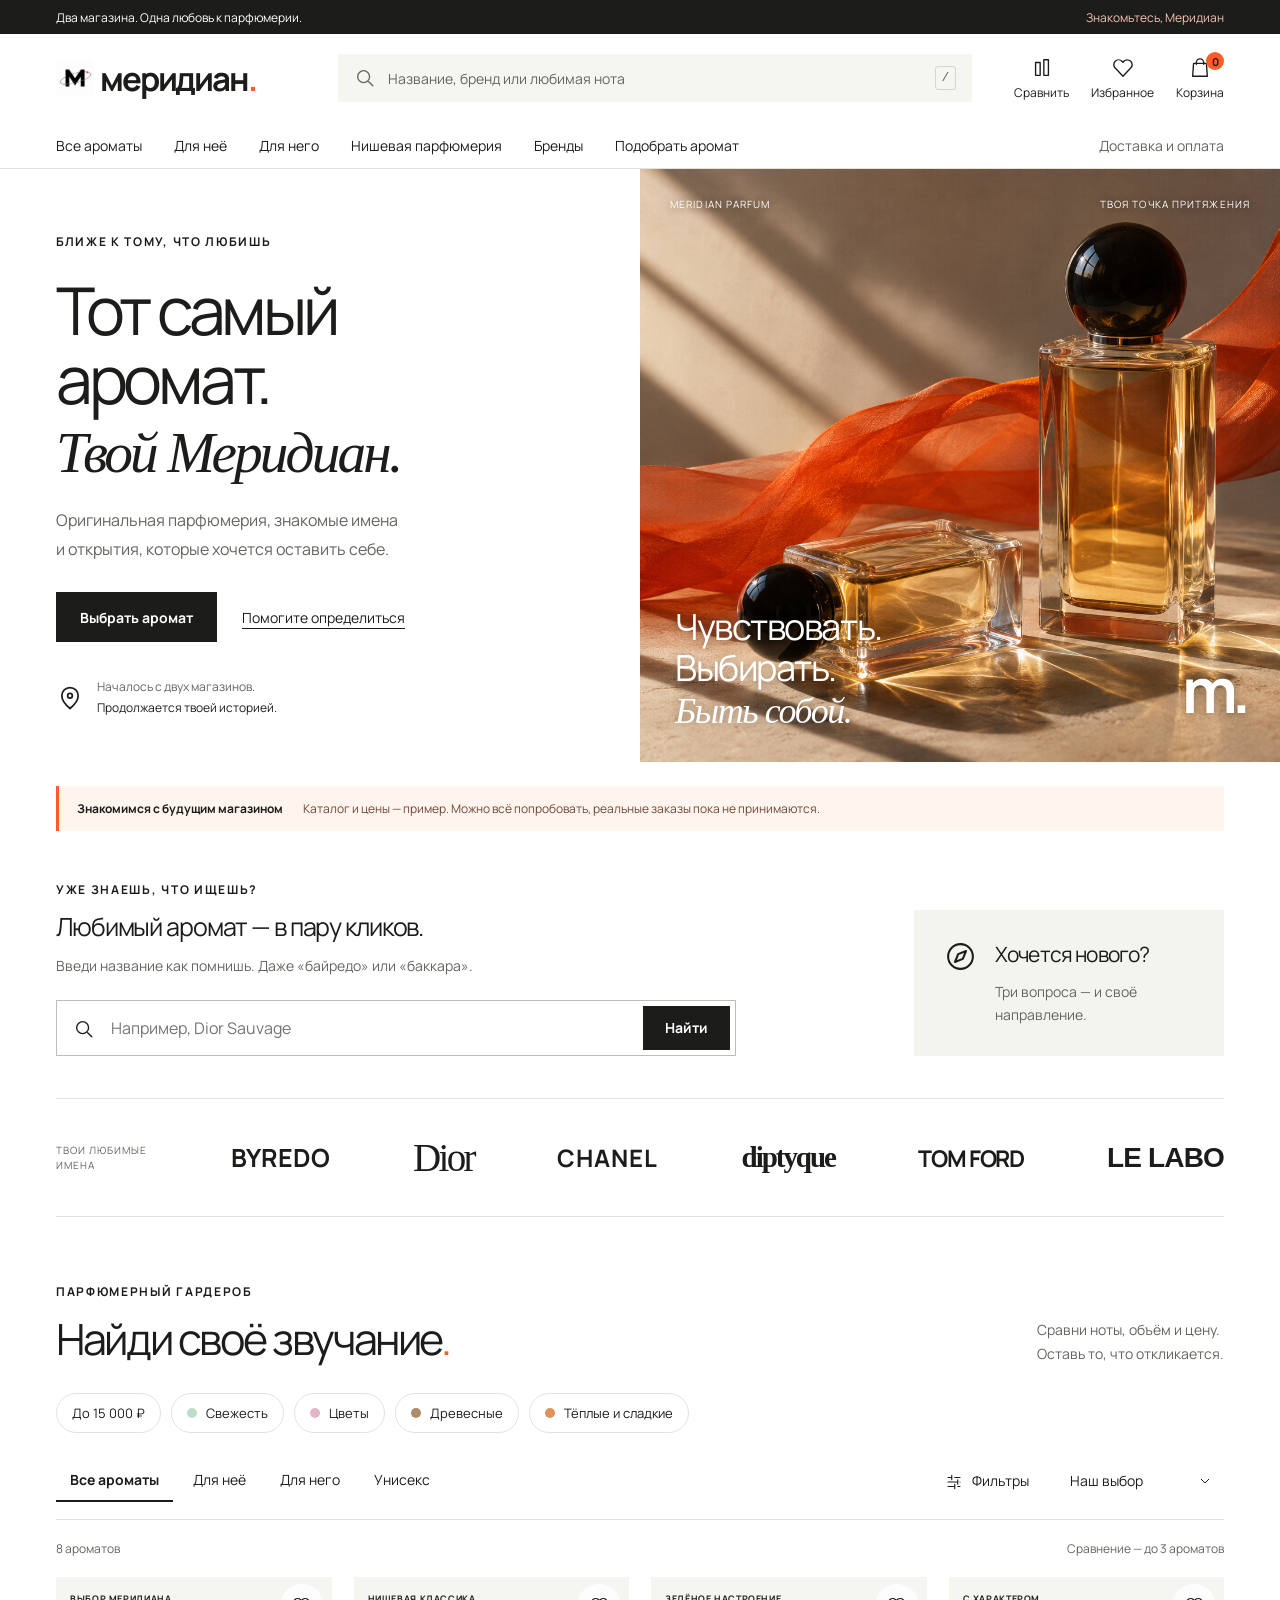
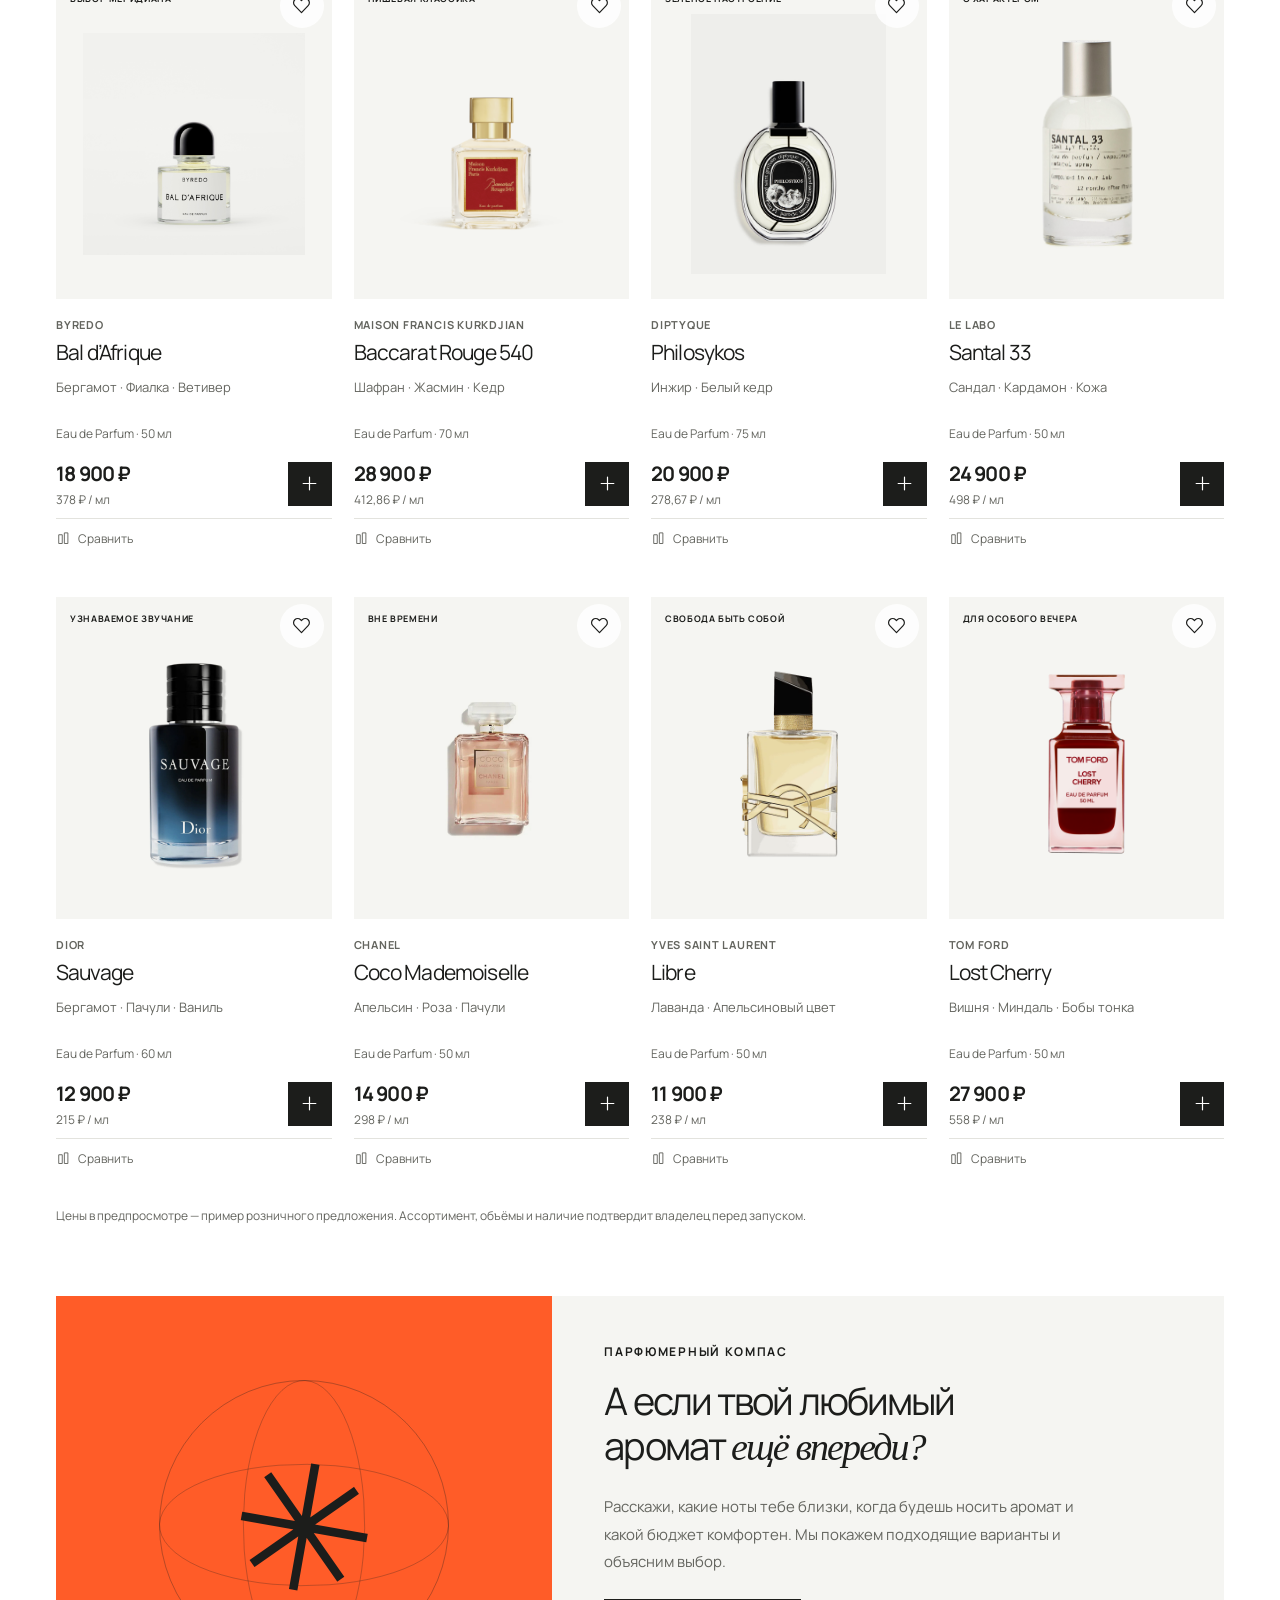
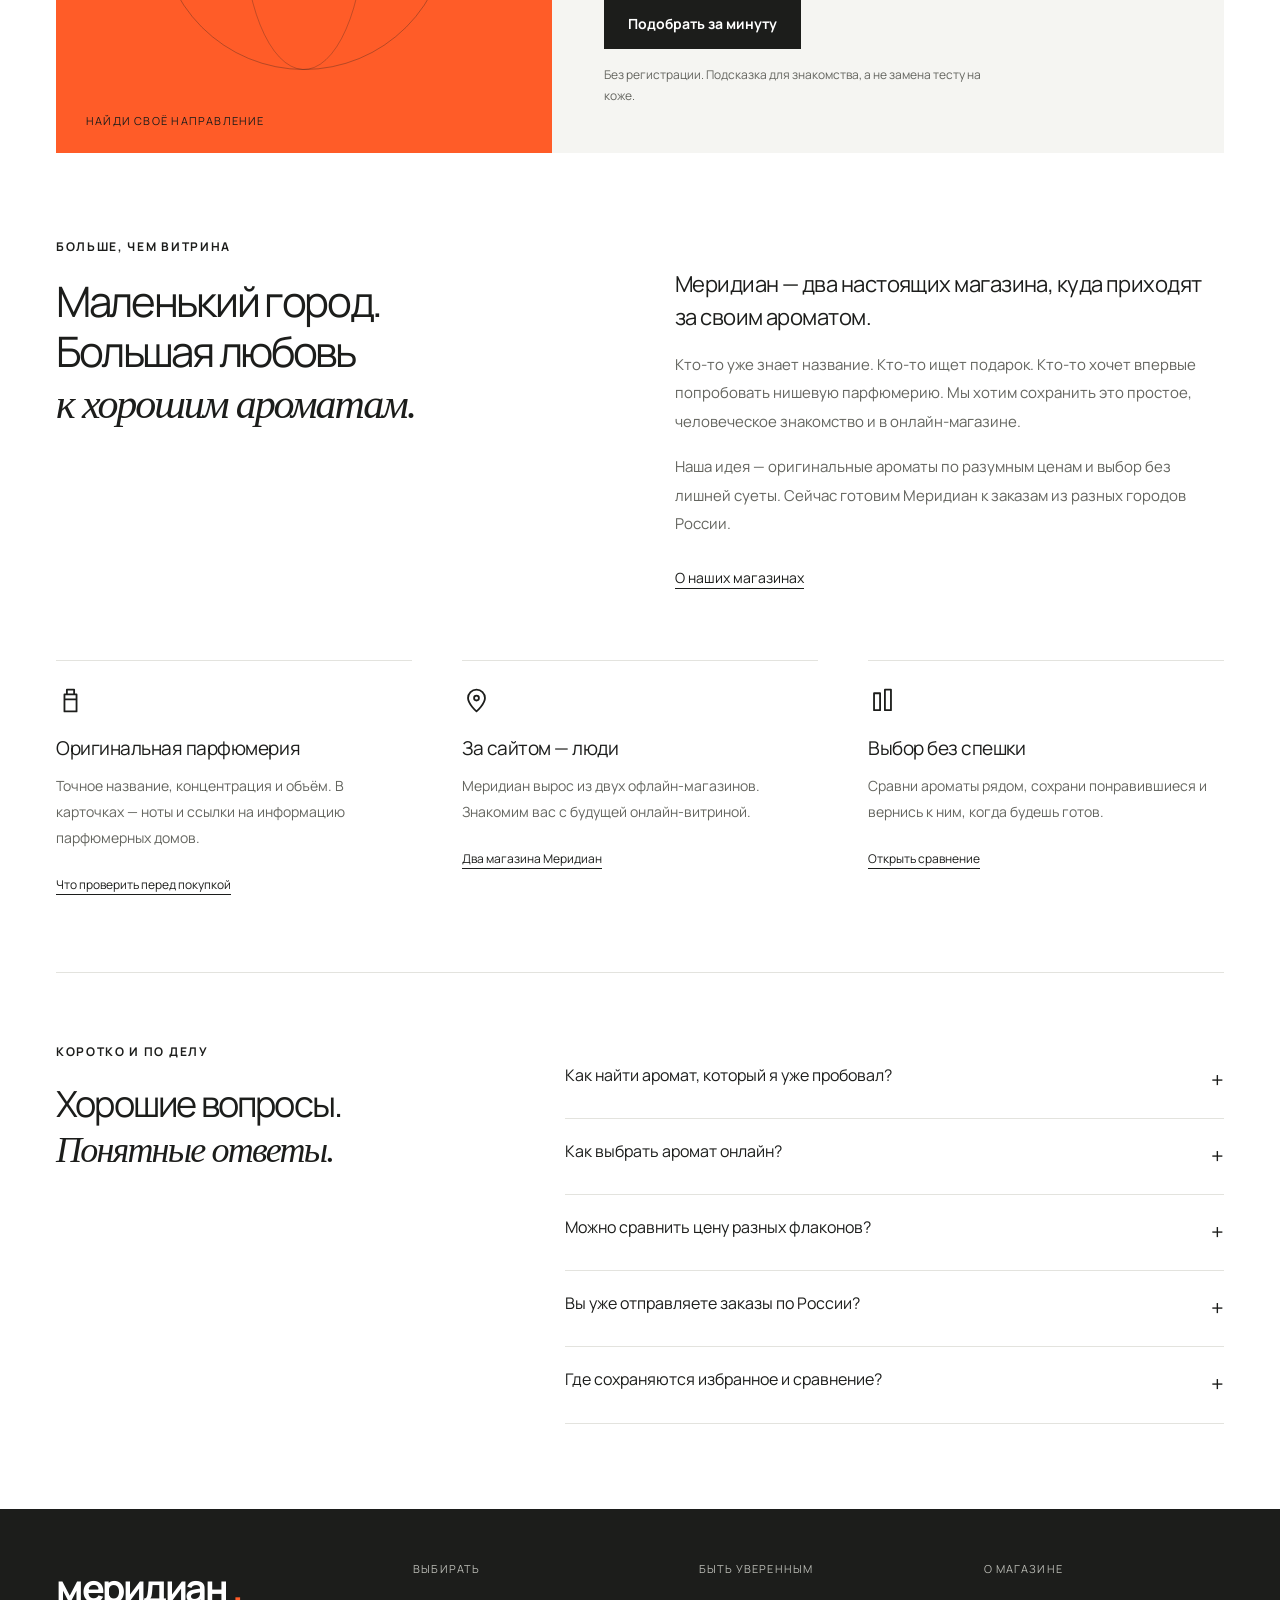
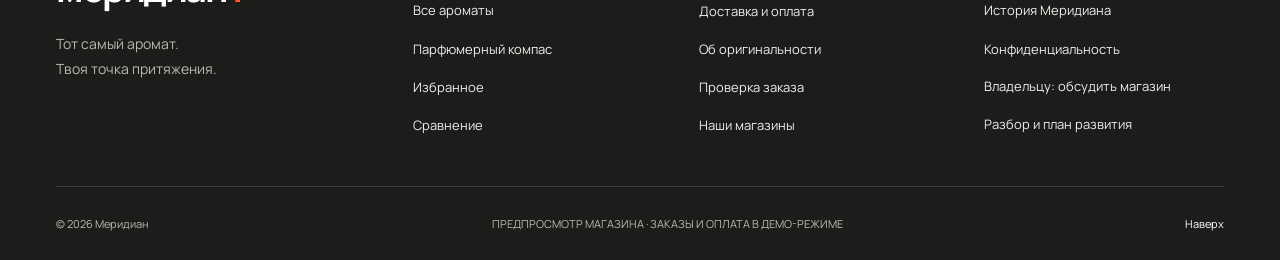
==== commit 481d83cd: "Improve Meridian shopping flow and add owner workbook" ====
--- a/index.html
+++ b/index.html
@@ -1,45 +1,56 @@
 <!doctype html>
 <html lang="ru">
 <head>
-  <meta charset="utf-8"><meta name="viewport" content="width=device-width,initial-scale=1">
-  <meta name="theme-color" content="#f9f8f5">
-  <meta name="robots" content="noindex,nofollow">
-  <meta property="og:image" content="https://omel42.github.io/meridian-parfum/assets/hero.png">
-  <title>Меридиан — найди свой аромат</title>
-  <meta name="description" content="Меридиан — коллекция культовых и нишевых ароматов. Найдите свой аромат по нотам, настроению и парфюмерному дому.">
-  <meta property="og:url" content="https://omel42.github.io/meridian-parfum/">
-  <meta property="og:title" content="Меридиан — найди свой аромат"><meta property="og:description" content="Парфюмерия с характером. Коллекция ароматов, которые становятся частью тебя."><meta property="og:type" content="website">
-  <link rel="icon" type="image/png" href="assets/icon.png"><link rel="apple-touch-icon" href="assets/icon.png">
-  <link rel="stylesheet" href="styles.css"><script src="app.js" defer></script>
+<meta charset="utf-8"><meta name="viewport" content="width=device-width,initial-scale=1">
+<meta name="theme-color" content="#ffffff"><meta name="robots" content="noindex,nofollow">
+<title>Меридиан — тот самый аромат</title>
+<meta name="description" content="Меридиан — оригинальная парфюмерия и два настоящих магазина. Найдите знакомый аромат, сравните композиции или откройте своё новое звучание.">
+<meta property="og:title" content="Меридиан — тот самый аромат"><meta property="og:description" content="Знакомые ароматы. Новые открытия. Посмотрите новый онлайн-магазин Меридиан."><meta property="og:type" content="website"><meta property="og:image" content="https://omel42.github.io/meridian-parfum/assets/hero.png"><meta property="og:url" content="https://omel42.github.io/meridian-parfum/">
+<link rel="icon" type="image/png" href="assets/icon.png"><link rel="apple-touch-icon" href="assets/icon.png">
+<link rel="stylesheet" href="styles.css"><script src="app.js" defer></script>
 </head>
 <body>
 <a class="skip" href="#catalog">Перейти к каталогу</a>
-<div class="announcement"><span>У каждого аромата — своё направление. Найди своё.</span><button data-action="quiz">Подобрать аромат <span aria-hidden="true">↗</span></button></div>
+<div class="announcement"><span>Два магазина. Одна любовь к парфюмерии.</span><a href="#about">Знакомьтесь, Меридиан</a></div>
 <header class="header">
-  <a href="#" class="wordmark" aria-label="Меридиан — главная"><img src="assets/icon.png" alt="" width="37" height="37"><span>меридиан<span class="brand-dot">.</span></span></a>
-  <nav aria-label="Главная навигация"><a href="#catalog" data-nav="all">Каталог</a><a href="#catalog" data-nav="niche">Нишевая парфюмерия</a><a href="#brands">Бренды</a><a href="#about">О Меридиане</a></nav>
-  <div class="header-actions"><button class="icon-button" data-action="search" aria-label="Поиск ароматов" data-icon="search"></button><button class="icon-button favorites-button" data-action="favorites" aria-label="Избранное"><span data-icon="heart"></span><i id="favorite-count" hidden>0</i></button><button class="bag-button" data-action="cart" aria-label="Открыть корзину"><span data-icon="bag"></span><span class="bag-label">Корзина</span><b id="cart-count">0</b></button></div>
+  <div class="header-main">
+    <a href="#" class="wordmark" aria-label="Меридиан — главная"><img src="assets/icon.png" alt="" width="38" height="38"><span>меридиан<span class="brand-dot">.</span></span></a>
+    <button class="header-search" data-action="search" aria-label="Поиск ароматов"><span data-icon="search"></span><span>Название, бренд или любимая нота</span><kbd>/</kbd></button>
+    <div class="header-actions">
+      <button class="icon-button" data-action="compare" aria-label="Сравнение ароматов"><span data-icon="compare"></span><span class="action-label">Сравнить</span><i id="compare-count" hidden>0</i></button>
+      <button class="icon-button favorites-button" data-action="favorites" aria-label="Избранное"><span data-icon="heart"></span><span class="action-label">Избранное</span><i id="favorite-count" hidden>0</i></button>
+      <button class="icon-button bag-button" data-action="cart" aria-label="Открыть корзину"><span data-icon="bag"></span><span class="action-label">Корзина</span><b id="cart-count">0</b></button>
+    </div>
+  </div>
+  <nav class="main-nav" aria-label="Главная навигация"><a href="#catalog" data-nav="all">Все ароматы</a><a href="#catalog" data-nav="women">Для неё</a><a href="#catalog" data-nav="men">Для него</a><a href="#catalog" data-nav="niche">Нишевая парфюмерия</a><a href="#brands">Бренды</a><button data-action="quiz">Подобрать аромат</button><button data-info="delivery" class="nav-service">Доставка и оплата</button></nav>
 </header>
 <main id="storefront">
   <section class="hero" aria-labelledby="hero-title">
-    <div class="hero-copy"><p class="eyebrow"><span class="orange-dot"></span> ПАРФЮМЕРИЯ С ХАРАКТЕРОМ</p><h1 id="hero-title">Твой аромат.<br>Твои <span class="serif">правила.</span></h1><p class="hero-description">Не просто ноты — твоя история.<br>Культовые композиции и нишевые открытия,<br class="desktop-only"> в которых легко узнать себя.</p><div class="hero-buttons"><a href="#catalog" class="button black">Исследовать коллекцию <span data-icon="arrow"></span></a><button class="text-button" data-action="quiz">Найти свой аромат <span data-icon="diagonal"></span></button></div><div class="hero-bottom"><span class="tiny-cross">✳</span><p>ТВОЯ НОВАЯ<br>ТОЧКА ПРИТЯЖЕНИЯ</p><span class="hero-index">01 / MERIDIAN EDIT</span></div></div>
-    <div class="hero-visual"><img src="assets/hero.png" alt="Стеклянные флаконы с янтарным ароматом в лучах солнца" fetchpriority="high" width="1536" height="1024"><div class="hero-photo-top"><span>THE ART OF SCENT</span><span>2026 COLLECTION</span></div><div class="hero-photo-bottom"><span>За пределами<br>привычного.</span><a href="#catalog" aria-label="Перейти к коллекции" class="round-arrow" data-icon="diagonal"></a></div></div>
+    <div class="hero-copy"><p class="eyebrow">БЛИЖЕ К ТОМУ, ЧТО ЛЮБИШЬ</p><h1 id="hero-title">Тот самый<br>аромат.<br><span class="serif">Твой Меридиан.</span></h1><p class="hero-description">Оригинальная парфюмерия, знакомые имена<br class="desktop-only"> и открытия, которые хочется оставить себе.</p><div class="hero-buttons"><a href="#catalog" class="button black">Выбрать аромат</a><button class="text-button" data-action="quiz">Помогите определиться</button></div><div class="hero-note"><span data-icon="pin"></span><p>Началось с двух магазинов.<br><strong>Продолжается твоей историей.</strong></p></div></div>
+    <div class="hero-visual"><img src="assets/hero.png" alt="Янтарные флаконы на фоне яркой оранжевой ткани в солнечном свете" fetchpriority="high" width="1536" height="1024"><div class="hero-photo-top"><span>MERIDIAN PARFUM</span><span>ТВОЯ ТОЧКА ПРИТЯЖЕНИЯ</span></div><div class="hero-photo-bottom"><span>Чувствовать.<br>Выбирать.<br><i>Быть собой.</i></span><span class="photo-stamp" aria-hidden="true">m.</span></div></div>
   </section>
-  <section class="brand-strip" id="brands" aria-label="Парфюмерные дома"><span class="brand-strip-label">ДОМА,<br>КОТОРЫЕ МЫ ЛЮБИМ</span><button data-brand="BYREDO" class="brand-byredo">BYREDO</button><button data-brand="Dior" class="brand-dior">Dior</button><button data-brand="CHANEL" class="brand-chanel">CHANEL</button><button data-brand="diptyque" class="brand-diptyque">diptyque</button><button data-brand="TOM FORD" class="brand-tom">TOM FORD</button><button data-brand="LE LABO" class="brand-lelabo">LE LABO</button></section>
+  <div class="preview-note section" data-preview-only><span>Знакомимся с будущим магазином</span><p>Каталог и цены — пример. Можно всё попробовать, реальные заказы пока не принимаются.</p></div>
+  <section class="choice-paths section" aria-label="Как вы хотите выбрать аромат">
+    <div class="known-scent"><div><p class="eyebrow">УЖЕ ЗНАЕШЬ, ЧТО ИЩЕШЬ?</p><h2>Любимый аромат — в пару кликов.</h2><p>Введи название как помнишь. Даже «байредо» или «баккара».</p></div><form id="catalog-search-form" role="search"><label for="catalog-search" class="sr-only">Найти знакомый аромат</label><span data-icon="search"></span><input id="catalog-search" name="q" type="search" placeholder="Например, Dior Sauvage" autocomplete="off" maxlength="120"><button class="button black" type="submit">Найти</button></form></div>
+    <button class="discovery-shortcut" data-action="quiz"><span data-icon="compass"></span><span><strong>Хочется нового?</strong><span>Три вопроса — и своё направление.</span></span></button>
+  </section>
+  <section class="brand-strip section" id="brands" aria-label="Парфюмерные дома"><span class="brand-strip-label">ТВОИ ЛЮБИМЫЕ<br>ИМЕНА</span><button data-brand="BYREDO" class="brand-byredo">BYREDO</button><button data-brand="Dior" class="brand-dior">Dior</button><button data-brand="CHANEL" class="brand-chanel">CHANEL</button><button data-brand="diptyque" class="brand-diptyque">diptyque</button><button data-brand="TOM FORD" class="brand-tom">TOM FORD</button><button data-brand="LE LABO" class="brand-lelabo">LE LABO</button></section>
   <section class="catalog section" id="catalog" aria-labelledby="catalog-title">
-    <div class="section-heading"><div><p class="eyebrow">ТВОЙ ПАРФЮМЕРНЫЙ ГАРДЕРОБ</p><h2 id="catalog-title">Начни с притяжения<span class="brand-dot">.</span></h2></div><p class="heading-aside">Знакомые имена.<br>Неожиданные совпадения.</p></div>
-    <div class="catalog-toolbar"><div class="tabs" role="group" aria-label="Для кого"><button class="active" data-category="all" aria-pressed="true">Все ароматы</button><button data-category="women" aria-pressed="false">Для неё</button><button data-category="men" aria-pressed="false">Для него</button><button data-category="unisex" aria-pressed="false">Унисекс</button></div><div class="catalog-controls"><button class="filter-button" data-action="filters"><span data-icon="sliders"></span> Фильтры <span id="filter-count"></span></button><label class="sort-label"><span class="sr-only">Сортировка</span><select id="sort"><option value="featured">Наш выбор</option><option value="price-asc">Сначала дешевле</option><option value="price-desc">Сначала дороже</option><option value="name">По названию</option></select></label></div></div>
-    <div id="active-filters" class="active-filters" hidden></div><div class="catalog-meta"><span id="result-count" role="status">Собираем коллекцию…</span><span>Найди то самое звучание</span></div>
-    <div class="product-grid" id="products" aria-label="Каталог ароматов"></div><div class="empty-state" id="empty-state" hidden><span data-icon="search"></span><h3>Пока без совпадений</h3><p>Попробуй другой бренд или расширь диапазон цены.</p><button class="button black" data-action="reset">Сбросить фильтры</button></div>
-    <p class="catalog-footnote">Цены в предпросмотре — пример розничного предложения, наличие уточняется перед запуском магазина.</p>
+    <div class="section-heading"><div><p class="eyebrow">ПАРФЮМЕРНЫЙ ГАРДЕРОБ</p><h2 id="catalog-title">Найди своё звучание<span class="brand-dot">.</span></h2></div><p class="heading-aside">Сравни ноты, объём и цену.<br>Оставь то, что откликается.</p></div>
+    <div class="quick-picks" role="group" aria-label="Быстрые подборки"><button data-quick="budget" aria-pressed="false">До 15 000 ₽</button><button data-quick="fresh" aria-pressed="false"><span class="mood-dot fresh"></span>Свежесть</button><button data-quick="floral" aria-pressed="false"><span class="mood-dot floral"></span>Цветы</button><button data-quick="woody" aria-pressed="false"><span class="mood-dot woody"></span>Древесные</button><button data-quick="warm" aria-pressed="false"><span class="mood-dot warm"></span>Тёплые и сладкие</button></div>
+    <div class="catalog-toolbar"><div class="tabs" role="group" aria-label="Для кого"><button class="active" data-category="all" aria-pressed="true">Все ароматы</button><button data-category="women" aria-pressed="false">Для неё</button><button data-category="men" aria-pressed="false">Для него</button><button data-category="unisex" aria-pressed="false">Унисекс</button></div><div class="catalog-controls"><button class="filter-button" data-action="filters"><span data-icon="sliders"></span> Фильтры <span id="filter-count"></span></button><label class="sort-label"><span class="sr-only">Сортировка</span><select id="sort"><option value="featured">Наш выбор</option><option value="price-asc">Сначала дешевле</option><option value="price-desc">Сначала дороже</option><option value="unit-price">По цене за 1 мл</option><option value="name">По названию</option></select></label></div></div>
+    <div id="active-filters" class="active-filters" hidden></div><div class="catalog-meta"><span id="result-count" role="status" aria-live="polite">Собираем коллекцию…</span><span>Сравнение — до 3 ароматов</span></div>
+    <div class="product-grid" id="products" aria-label="Каталог ароматов"></div><div class="empty-state" id="empty-state" hidden><span data-icon="search"></span><h3>Этот аромат ещё не нашёлся</h3><p>Убери часть фильтров или попробуй название бренда.<br>Можно начать с любимой ноты или парфюмерного компаса.</p><button class="button black" data-action="reset">Показать всю коллекцию</button><button class="text-button" data-action="quiz">Помочь с выбором</button></div>
+    <p class="catalog-footnote">Цены в предпросмотре — пример розничного предложения. Ассортимент, объёмы и наличие подтвердит владелец перед запуском.</p>
   </section>
-  <section class="discovery section" aria-labelledby="discovery-title"><div class="discovery-art"><span class="discovery-orbit orbit-one"></span><span class="discovery-orbit orbit-two"></span><span class="discovery-orbit orbit-three"></span><span class="discovery-star">✳</span><span class="discovery-coordinate">ТВОЯ ТОЧКА НА КАРТЕ АРОМАТОВ</span></div><div class="discovery-copy"><p class="eyebrow">ПАРФЮМЕРНЫЙ КОМПАС</p><h2 id="discovery-title">Тот самый аромат.<br><span class="serif">Ближе, чем кажется.</span></h2><p>Свежий или обволакивающий? На каждый день или для особенного вечера? Три вопроса — и у тебя появится своё направление.</p><button class="button black" data-action="quiz">Подобрать за минуту <span data-icon="arrow"></span></button><span class="discovery-small">Без регистрации. Только твои ощущения.</span></div></section>
-  <section class="about section" id="about"><p class="eyebrow">ФИЛОСОФИЯ МЕРИДИАНА</p><div class="about-main"><h2>Хороший аромат<br>не меняет тебя.<br><span class="serif">Он тебя раскрывает.</span></h2><div><p>Мы собрали Меридиан для тех, кто выбирает сердцем, а не по правилам. Здесь классика встречается с нишевой парфюмерией, а у каждого флакона есть характер.</p><p>Изучай ноты, сравнивай впечатления и находи композиции, которые звучат в унисон с тобой. Гендер, сезон и повод — только подсказки. Последнее слово всегда за тобой.</p><a class="text-button" href="#catalog">Найти своё направление <span data-icon="diagonal"></span></a></div></div></section>
-  <section class="service-strip section" aria-label="Покупать удобно"><div><span data-icon="sparkle"></span><h3>Выбор по ощущениям</h3><p>Ноты и характер каждого аромата<br>в понятных карточках.</p></div><div><span data-icon="heart"></span><h3>Сохрани притяжение</h3><p>Добавляй в избранное и возвращайся<br>к своим открытиям.</p></div><div><span data-icon="bag"></span><h3>Всё под рукой</h3><p>Быстрая корзина и понятный<br>путь к оформлению.</p></div><div><span data-icon="compass"></span><h3>Твой личный компас</h3><p>Подборка под твой характер,<br>настроение и бюджет.</p></div></section>
+  <section class="recent section" id="recent-section" hidden aria-labelledby="recent-title"><div class="section-heading"><h2 id="recent-title">Ты уже присматривался</h2><button class="text-button" data-action="clear-recent">Очистить историю</button></div><div id="recent-products" class="recent-products"></div></section>
+  <section class="discovery section" id="discovery" aria-labelledby="discovery-title"><div class="discovery-art"><span class="discovery-orbit orbit-one"></span><span class="discovery-orbit orbit-two"></span><span class="discovery-orbit orbit-three"></span><span class="discovery-star" aria-hidden="true">✳</span><span class="discovery-coordinate">НАЙДИ СВОЁ НАПРАВЛЕНИЕ</span></div><div class="discovery-copy"><p class="eyebrow">ПАРФЮМЕРНЫЙ КОМПАС</p><h2 id="discovery-title">А если твой любимый<br>аромат <span class="serif">ещё впереди?</span></h2><p>Расскажи, какие ноты тебе близки, когда будешь носить аромат и какой бюджет комфортен. Мы покажем подходящие варианты и объясним выбор.</p><button class="button black" data-action="quiz">Подобрать за минуту</button><span class="discovery-small">Без регистрации. Подсказка для знакомства, а не замена тесту на коже.</span></div></section>
+  <section class="about section" id="about" aria-labelledby="about-title"><div class="about-intro"><p class="eyebrow">БОЛЬШЕ, ЧЕМ ВИТРИНА</p><h2 id="about-title">Маленький город.<br>Большая любовь<br><span class="serif">к хорошим ароматам.</span></h2></div><div class="about-story"><p class="story-lead">Меридиан — два настоящих магазина, куда приходят за своим ароматом.</p><p>Кто-то уже знает название. Кто-то ищет подарок. Кто-то хочет впервые попробовать нишевую парфюмерию. Мы хотим сохранить это простое, человеческое знакомство и в онлайн-магазине.</p><p>Наша идея — оригинальные ароматы по разумным ценам и выбор без лишней суеты. Сейчас готовим Меридиан к заказам из разных городов России.</p><button class="text-button" data-info="stores">О наших магазинах</button></div><div class="trust-grid"><article><span data-icon="bottle"></span><h3>Оригинальная парфюмерия</h3><p>Точное название, концентрация и объём. В карточках — ноты и ссылки на информацию парфюмерных домов.</p><button class="text-button" data-info="authenticity">Что проверить перед покупкой</button></article><article><span data-icon="pin"></span><h3>За сайтом — люди</h3><p>Меридиан вырос из двух офлайн-магазинов. Знакомим вас с будущей онлайн-витриной.</p><button class="text-button" data-info="stores">Два магазина Меридиан</button></article><article><span data-icon="compare"></span><h3>Выбор без спешки</h3><p>Сравни ароматы рядом, сохрани понравившиеся и вернись к ним, когда будешь готов.</p><button class="text-button" data-action="compare">Открыть сравнение</button></article></div></section>
+  <section class="faq section" aria-labelledby="faq-title"><div><p class="eyebrow">КОРОТКО И ПО ДЕЛУ</p><h2 id="faq-title">Хорошие вопросы.<br><span class="serif">Понятные ответы.</span></h2></div><div class="faq-list"><details><summary>Как найти аромат, который я уже пробовал?</summary><p>Введи бренд или название в поиск. Для знакомых ароматов работают русские варианты: «диор», «байредо», «баккара», «либр». В карточке сверь концентрацию и объём: у одного названия могут быть разные версии.</p></details><details><summary>Как выбрать аромат онлайн?</summary><p>Начни с любимых нот и характера: свежий, цветочный, древесный или тёплый. Парфюмерный компас сузит выбор под повод и бюджет, а сравнение покажет отличия. Впечатление от аромата индивидуально — если есть возможность, познакомься с ним на коже.</p></details><details data-preview-only><summary>Можно сравнить цену разных флаконов?</summary><p>Да. В карточке и сравнении есть цена за 1 мл. Она помогает оценить стоимость объёма, но не заменяет сравнение самой композиции, концентрации и размера флакона. Цены в этом макете демонстрационные.</p></details><details data-preview-only><summary>Вы уже отправляете заказы по России?</summary><p>Мы готовим онлайн-магазин к запуску. Сейчас можно посмотреть каталог и пройти демонстрационное оформление. Настоящие заказы пока не принимаются. Географию, стоимость и сроки доставки опубликуем после согласования с владельцем.</p></details><details><summary>Где сохраняются избранное и сравнение?</summary><p>В этом браузере на твоём устройстве. Можно вернуться к ним позже без регистрации. При очистке данных браузера они удалятся; на другое устройство автоматически не переносятся.</p></details></div></section>
 </main>
-<footer class="footer"><div class="footer-top"><a class="wordmark" href="#">меридиан<span class="brand-dot">.</span></a><p>Мир ароматов.<br>Твои координаты.</p><div><span>ИССЛЕДОВАТЬ</span><a href="#catalog">Все ароматы</a><button data-action="quiz">Подбор аромата</button><button data-action="favorites">Избранное</button></div><div><span>ПОКУПАТЕЛЯМ</span><button data-info="delivery">Доставка и оплата</button><button data-info="returns">Проверка заказа</button><button data-info="privacy">Конфиденциальность</button></div></div><div class="footer-bottom"><span>© 2026 Меридиан</span><span>ПРЕДПРОСМОТР МАГАЗИНА · ЗАКАЗЫ И ОПЛАТА В ДЕМО-РЕЖИМЕ</span><a href="#" aria-label="Наверх">Наверх ↑</a></div></footer>
+<footer class="footer"><div class="footer-top"><div class="footer-brand"><a class="wordmark" href="#">меридиан<span class="brand-dot">.</span></a><p>Тот самый аромат.<br>Твоя точка притяжения.</p></div><div><span>ВЫБИРАТЬ</span><a href="#catalog">Все ароматы</a><button data-action="quiz">Парфюмерный компас</button><button data-action="favorites">Избранное</button><button data-action="compare">Сравнение</button></div><div><span>БЫТЬ УВЕРЕННЫМ</span><button data-info="delivery">Доставка и оплата</button><button data-info="authenticity">Об оригинальности</button><button data-info="returns">Проверка заказа</button><button data-info="stores">Наши магазины</button></div><div><span>О МАГАЗИНЕ</span><a href="#about">История Меридиана</a><button data-info="privacy">Конфиденциальность</button><a href="owner.html" data-preview-only>Владельцу: обсудить магазин</a><a href="research.html" data-preview-only>Разбор и план развития</a></div></div><div class="footer-bottom"><span>© 2026 Меридиан</span><span>ПРЕДПРОСМОТР МАГАЗИНА · ЗАКАЗЫ И ОПЛАТА В ДЕМО-РЕЖИМЕ</span><a href="#">Наверх</a></div></footer>
+<div class="compare-tray" id="compare-tray" hidden><div><strong id="compare-tray-title">Сравнение ароматов</strong><span id="compare-tray-names"></span></div><button class="button black" data-action="compare">Сравнить <span id="compare-tray-count">0</span></button><button class="icon-button" data-action="clear-compare" aria-label="Очистить сравнение"><span data-icon="close"></span></button></div>
 <dialog id="modal" aria-labelledby="modal-title"><div id="modal-content"></div></dialog>
 <div id="toast" class="toast" role="status" aria-live="polite" hidden></div>
 <noscript><div class="noscript">Для поиска, корзины и подбора аромата включите JavaScript в браузере.</div></noscript>
-</body>
-</html>
+</body></html>
--- a/styles.css
+++ b/styles.css
@@ -1,15 +1,18 @@
 @font-face{font-family:Manrope;src:url('assets/manrope-regular.ttf') format('truetype');font-weight:200 500;font-display:swap}
 @font-face{font-family:Manrope;src:url('assets/manrope-bold.ttf') format('truetype');font-weight:550 800;font-display:swap}
-.filter-chip{font-size:10px;padding:6px 10px;border:1px solid var(--line);border-radius:20px}
-:root{--ink:#20201e;--muted:#777671;--orange:#ff5d36;--paper:#fff;--cream:#f5f4f0;--line:#e7e6e1;--ease:cubic-bezier(.2,.8,.2,1)}
-*{box-sizing:border-box}html{scroll-behavior:smooth;scroll-padding-top:100px}body{margin:0;background:var(--paper);color:var(--ink);font-family:Manrope,Arial,sans-serif;font-size:14px;-webkit-font-smoothing:antialiased}button,input,select,textarea{font:inherit}button,a,input,select,textarea{-webkit-tap-highlight-color:transparent}button,a{touch-action:manipulation}button{cursor:pointer;color:inherit}button{background:none;border:0}a{color:inherit;text-decoration:none}button:focus-visible,a:focus-visible,input:focus-visible,select:focus-visible,textarea:focus-visible,summary:focus-visible{outline:2px solid var(--orange);outline-offset:5px}button:disabled{cursor:wait;opacity:.5}img{display:block;max-width:100%}svg{width:21px;height:21px;fill:none;stroke:currentColor;stroke-width:1.45;stroke-linecap:round;stroke-linejoin:round;vertical-align:middle}h1,h2,h3,p{margin:0}h1,h2,h3{font-weight:500}button{padding:0}input,textarea,select{color:var(--ink)}[hidden]{display:none!important}.sr-only{position:absolute;width:1px;height:1px;padding:0;margin:-1px;overflow:hidden;clip:rect(0,0,0,0);white-space:nowrap;border:0}.skip{position:fixed;top:-100px;left:20px;z-index:100;background:var(--ink);color:#fff;padding:15px}.skip:focus{top:15px}.announcement{height:34px;background:var(--ink);color:#fff;padding:0 3.7%;display:flex;align-items:center;justify-content:space-between;font-size:10px;letter-spacing:.02em}.announcement button{color:#fff;font-size:10px}.announcement button span{margin-left:9px}.header{height:96px;padding:0 3.7%;display:flex;align-items:center;justify-content:space-between;gap:25px;border-bottom:1px solid var(--line);background:#fff;position:relative;z-index:10}.wordmark{display:flex;align-items:center;gap:9px;font-size:30px;font-weight:750;letter-spacing:-1.5px;white-space:nowrap}.wordmark img{width:35px;height:35px;object-fit:contain}.brand-dot{color:var(--orange)}.header nav{display:flex;gap:28px;font-size:12px;white-space:nowrap}.header nav a{padding:10px 0;position:relative}.header nav a:after{content:'';position:absolute;bottom:2px;left:0;right:100%;height:1px;background:var(--ink);transition:right .2s}.header nav a:hover:after{right:0}.header-actions{display:flex;align-items:center;gap:22px}.icon-button{width:24px;height:42px;display:grid;place-items:center;position:relative}.icon-button i{font-style:normal;position:absolute;right:-7px;top:1px;background:var(--orange);font-size:9px;min-width:15px;height:15px;line-height:15px;border-radius:50%;color:white}.bag-button{display:flex;align-items:center;gap:9px;font-size:11px}.bag-button b{font-size:10px;font-weight:500;border-radius:50%;background:var(--cream);width:22px;height:22px;display:grid;place-items:center}.hero{display:grid;grid-template-columns:1fr 1fr;margin:24px 3.7% 0;min-height:585px}.hero-copy{padding:50px 25px 25px 14px;display:flex;flex-direction:column;align-items:flex-start}.eyebrow{font-size:9px;letter-spacing:.16em;font-weight:650;line-height:1.6;display:flex;gap:9px;align-items:center}.orange-dot{height:6px;width:6px;background:var(--orange);border-radius:50%;display:inline-block}.hero h1{font-size:clamp(48px,5.4vw,86px);line-height:1.06;letter-spacing:-.063em;margin-top:34px;font-weight:500}.serif{font-family:Georgia,'Times New Roman',serif;font-style:italic;font-weight:400;letter-spacing:-.065em}.hero-description{font-size:13px;line-height:1.9;color:#6e6c67;margin-top:27px}.hero-buttons{display:flex;align-items:center;gap:25px;margin-top:30px}.button{min-height:49px;display:inline-flex;align-items:center;justify-content:center;gap:30px;padding:14px 22px;font-size:11px;font-weight:500;transition:background .2s,transform .2s;border:1px solid transparent}.button svg{width:19px;height:19px}.button:hover{transform:translateY(-2px)}.button.black{background:var(--ink);color:#fff}.button.black:hover{background:#44423d}.button.outline{border-color:var(--line);background:white}.button.orange{background:var(--orange);color:#fff}.text-button{font-size:11px;display:inline-flex;gap:8px;align-items:center;border-bottom:1px solid #a4a29b;padding:6px 0}.text-button svg{width:15px;height:15px}.hero-bottom{display:flex;align-items:center;gap:12px;width:100%;margin-top:auto;padding-top:45px}.tiny-cross{font-size:29px;color:var(--orange)}.hero-bottom p{font-size:8px;letter-spacing:.13em;line-height:1.6}.hero-index{font-size:8px;letter-spacing:.1em;color:var(--muted);margin-left:auto;margin-right:14px}.hero-visual{position:relative;overflow:hidden;background:#e8d5bc;min-height:585px}.hero-visual>img{width:100%;height:100%;position:absolute;object-fit:cover;object-position:64% 50%}.hero-photo-top{position:absolute;top:25px;left:27px;right:27px;display:flex;justify-content:space-between;font-size:8px;letter-spacing:.15em;color:#494239}.hero-photo-bottom{position:absolute;bottom:29px;left:30px;right:29px;display:flex;justify-content:space-between;align-items:end;color:#29231f}.hero-photo-bottom>span{font-size:28px;line-height:1.1;letter-spacing:-.04em}.round-arrow{height:47px;width:47px;border:1px solid #29231f66;border-radius:50%;display:grid;place-items:center;transition:background .2s}.round-arrow:hover{background:#ffffff88}.brand-strip{margin:0 3.7%;padding:39px 14px;display:flex;align-items:center;justify-content:space-between;gap:25px;border-bottom:1px solid var(--line);scroll-margin-top:10px}.brand-strip-label{font-size:8px;letter-spacing:.13em;line-height:1.7;color:var(--muted)}.brand-strip button{transition:opacity .2s}.brand-strip button:hover{opacity:.5}.brand-byredo{font-size:23px;font-weight:550;letter-spacing:1px}.brand-dior{font-family:Georgia,serif;font-size:35px;letter-spacing:-2px}.brand-chanel{font-size:22px;font-weight:650;letter-spacing:2px}.brand-diptyque{font-family:Georgia,serif;font-size:25px;letter-spacing:-1.5px}.brand-tom{font-size:20px;font-weight:700;letter-spacing:-.5px}.brand-lelabo{font-family:monospace;font-weight:bold;font-size:24px;letter-spacing:-1.5px}.section{margin:0 4.7%}.catalog{padding:72px 0 28px}.section-heading{display:flex;justify-content:space-between;align-items:end;gap:20px}.section-heading h2{font-size:38px;letter-spacing:-.055em;margin-top:12px;line-height:1.16}.heading-aside{font-size:11px;line-height:1.7;color:var(--muted)}.catalog-toolbar{margin-top:34px;display:flex;align-items:center;justify-content:space-between;gap:15px}.tabs{display:flex;gap:6px;flex-wrap:wrap}.tabs button{font-size:10px;min-height:35px;border:1px solid transparent;border-radius:24px;padding:9px 17px}.tabs button:hover{background:var(--cream)}.tabs button.active{background:var(--ink);color:#fff}.catalog-controls{display:flex;gap:26px;align-items:center;font-size:10px}.filter-button{display:flex;align-items:center;gap:8px;min-height:38px}.filter-button svg{width:17px}.filter-button #filter-count:not(:empty){width:17px;height:17px;background:var(--orange);color:#fff;border-radius:50%;display:grid;place-items:center}.sort-label select{border:0;background:transparent;font-size:10px;padding:9px 18px 9px 0;max-width:154px}.catalog-meta{display:flex;justify-content:space-between;margin-top:24px;font-size:9px;color:var(--muted);margin-bottom:18px}.catalog-meta>span:last-child{font-style:italic}.product-grid{display:grid;grid-template-columns:repeat(4,minmax(0,1fr));gap:32px 19px}.product-card{min-width:0;position:relative}.product-image{width:100%;aspect-ratio:1/1.15;background:var(--cream);position:relative;overflow:hidden;display:block}.product-image img{width:100%;height:100%;object-fit:contain;padding:29px;mix-blend-mode:multiply;transition:transform .65s var(--ease)}.product-image:hover img{transform:scale(1.07)}.product-tag{position:absolute;top:16px;left:16px;font-size:7px;letter-spacing:.1em;background:#fff;padding:5px 7px;z-index:1;pointer-events:none}.product-card .wish{position:absolute;top:10px;right:10px;z-index:2;display:grid;place-items:center;width:32px;height:32px;border-radius:50%;background:#ffffffb3}.wish svg{width:17px;height:17px}.wish.saved{color:var(--orange)}.wish.saved svg{fill:var(--orange)}.product-body{padding:15px 0 0}.product-brand{font-size:8px;letter-spacing:.12em;font-weight:600;margin-bottom:6px}.product-name{font-size:17px;letter-spacing:-.04em;font-weight:500;text-align:left}.product-name:hover{text-decoration:underline;text-underline-offset:3px}.product-notes{font-size:10px;color:var(--muted);margin-top:7px;line-height:1.5;min-height:15px}.product-type{font-size:9px;color:#908e88;margin-top:5px}.product-price-row{display:flex;align-items:center;justify-content:space-between;margin-top:16px}.product-price{font-size:14px;font-weight:600;letter-spacing:-.04em}.quick-add{border:1px solid var(--line);width:32px;height:32px;display:grid;place-items:center;transition:background .2s}.quick-add:hover{background:var(--ink);color:white}.quick-add svg{width:15px;height:15px}.catalog-footnote{font-size:9px;color:#93908b;line-height:1.6;margin-top:30px}.active-filters{display:flex;flex-wrap:wrap;gap:8px;margin-top:14px}.active-filters button{font-size:10px;padding:6px 10px;border:1px solid var(--line);border-radius:20px}.empty-state{text-align:center;padding:75px 20px}.empty-state>svg{height:40px;width:40px;margin-bottom:15px}.empty-state h3{font-size:26px;margin-bottom:10px}.empty-state p{font-size:12px;color:var(--muted);margin-bottom:22px}.discovery{background:var(--cream);margin-top:54px;display:grid;grid-template-columns:.86fr 1.14fr;min-height:350px}.discovery-art{background:var(--orange);position:relative;overflow:hidden;min-height:350px;display:grid;place-items:center}.discovery-star{font-size:164px;font-weight:300;line-height:1;position:relative;z-index:1;color:var(--ink);transform:rotate(10deg)}.discovery-orbit{position:absolute;width:265px;height:265px;border:1px solid #29231f50;border-radius:50%;top:50%;left:50%}.orbit-one{transform:translate(-50%,-50%)}.orbit-two{transform:translate(-50%,-50%) scaleX(.42) rotate(35deg)}.orbit-three{transform:translate(-50%,-50%) scaleY(.42) rotate(35deg)}.discovery-coordinate{position:absolute;bottom:22px;left:27px;font-size:8px;letter-spacing:.13em}.discovery-copy{padding:44px 55px}.discovery h2{font-size:38px;line-height:1.15;letter-spacing:-.055em;margin-top:17px}.discovery-copy>p:not(.eyebrow){color:var(--muted);font-size:12px;line-height:1.85;max-width:385px;margin:19px 0 23px}.discovery-small{display:block;margin-top:13px;font-size:8px;color:var(--muted)}.about{padding:83px 0 65px;border-bottom:1px solid var(--line)}.about-main{display:grid;grid-template-columns:1fr 1fr;gap:90px;margin-top:26px}.about h2{font-size:43px;line-height:1.2;letter-spacing:-.055em}.about-main>div{padding-top:3px;max-width:445px}.about p:not(.eyebrow){font-size:12px;line-height:1.95;color:var(--muted);margin-bottom:15px}.about .text-button{margin-top:7px}.service-strip{display:grid;grid-template-columns:repeat(4,1fr);padding:42px 0 49px;gap:25px}.service-strip>div>span svg{width:24px;height:24px;margin-bottom:18px}.service-strip h3{font-size:13px;font-weight:550}.service-strip p{font-size:10px;line-height:1.75;color:var(--muted);margin-top:8px}.footer{background:var(--ink);color:white;padding:45px 4.7% 0}.footer-top{display:grid;grid-template-columns:1.4fr 1.1fr 1fr 1fr;gap:30px;padding-bottom:40px;align-items:start}.footer .wordmark{font-size:37px}.footer-top>p{font-size:15px;line-height:1.5;letter-spacing:-.02em;color:#c6c4bf}.footer-top>div{display:flex;flex-direction:column;gap:11px;align-items:flex-start}.footer-top>div>span{font-size:8px;letter-spacing:.15em;color:#99978f;margin-bottom:7px}.footer-top a:not(.wordmark),.footer-top button{font-size:10px;color:#dedcd5}.footer-top button:hover,.footer-top a:not(.wordmark):hover{color:var(--orange)}.footer-bottom{border-top:1px solid #ffffff1f;min-height:62px;display:flex;align-items:center;justify-content:space-between;gap:20px;font-size:8px;color:#a5a39c;letter-spacing:.04em}.footer-bottom a{color:white}.toast{position:fixed;z-index:100;bottom:28px;left:50%;transform:translateX(-50%);padding:14px 23px;background:var(--ink);color:white;font-size:12px;box-shadow:0 8px 35px #0002;max-width:calc(100vw - 28px);white-space:normal;border-left:3px solid var(--orange)}dialog{border:0;padding:0;color:var(--ink);max-height:92dvh;width:min(900px,calc(100vw - 36px));background:white;overflow:auto;box-shadow:0 20px 90px #0002}dialog::backdrop{background:#15151265;backdrop-filter:blur(4px)}body:has(dialog[open]){overflow:hidden}dialog.drawer{margin:0 0 0 auto;max-height:100dvh;height:100dvh;width:min(510px,100vw)}dialog.small{width:min(540px,calc(100vw - 32px))}.modal-head{padding:25px 28px;display:flex;align-items:center;justify-content:space-between;gap:20px;border-bottom:1px solid var(--line)}.modal-head h2{font-size:24px;letter-spacing:-.05em}.close{display:grid;place-items:center;width:34px;height:34px;background:var(--cream);border-radius:50%;flex-shrink:0}.close svg{width:17px;height:17px}.modal-inner{padding:28px}.product-detail{display:grid;grid-template-columns:1fr 1fr}.detail-image{background:var(--cream);display:grid;place-items:center;min-height:420px}.detail-image img{width:100%;height:100%;max-height:550px;object-fit:contain;mix-blend-mode:multiply;padding:45px}.detail-copy{padding:36px 32px}.detail-copy h3{font-size:32px;letter-spacing:-.05em;margin:8px 0 12px}.detail-copy .description{font-size:12px;color:var(--muted);line-height:1.9;margin:20px 0}.note-tags{display:flex;flex-wrap:wrap;gap:6px}.note-tags span{padding:6px 9px;border:1px solid var(--line);font-size:10px;border-radius:20px}.detail-specs{font-size:11px;line-height:1.7;margin:22px 0;display:grid;grid-template-columns:1fr 1fr;gap:12px}.detail-specs dt{color:var(--muted);font-size:9px}.detail-specs dd{margin:3px 0 0}.volume-option{border:1px solid var(--ink);padding:8px 13px;display:inline-flex;font-size:11px;margin:3px 0 18px}.detail-buy{display:flex;align-items:center;justify-content:space-between;gap:12px}.detail-price{font-size:23px;letter-spacing:-.05em}.detail-source{font-size:9px;color:var(--muted);line-height:1.6;margin-top:20px}.detail-source a{text-decoration:underline}.dialog-empty{padding:65px 30px;text-align:center}.dialog-empty svg{width:44px;height:44px;color:var(--orange);margin-bottom:18px}.dialog-empty h3{font-size:25px;letter-spacing:-.04em;margin-bottom:10px}.dialog-empty p{font-size:12px;line-height:1.8;color:var(--muted);margin-bottom:22px}.cart-list{padding:0 26px}.cart-item{display:grid;grid-template-columns:76px 1fr auto;gap:15px;padding:23px 0;border-bottom:1px solid var(--line);align-items:center}.cart-item img{width:76px;height:95px;object-fit:contain;mix-blend-mode:multiply;background:var(--cream);padding:8px}.cart-item-name{font-size:14px;margin:4px 0}.cart-item-meta{font-size:10px;color:var(--muted)}.cart-item-right{align-self:start;text-align:right;font-size:12px;padding-top:3px}.remove-item{display:block;margin:14px 0 0 auto;font-size:9px;color:var(--muted);text-decoration:underline}.quantity{display:flex;align-items:center;margin-top:13px;width:88px;border:1px solid var(--line);height:27px;justify-content:space-between}.quantity button{width:27px;height:27px;display:grid;place-items:center}.quantity svg{width:12px;height:12px}.quantity span{font-size:11px}.cart-summary{padding:26px}.summary-row{display:flex;align-items:center;justify-content:space-between;margin:14px 0;font-size:12px;gap:15px}.summary-row.total{font-size:21px;letter-spacing:-.04em;border-top:1px solid var(--line);padding-top:18px;margin-top:18px}.cart-summary .button{width:100%;margin-top:15px}.summary-help{font-size:10px;line-height:1.7;color:var(--muted);margin-top:16px}.gift-label{display:flex;align-items:center;gap:10px;font-size:11px}.gift-label input{accent-color:var(--orange);width:16px;height:16px}.shipping-progress{padding:17px 26px;background:var(--cream);font-size:10px;line-height:1.6}.progress-track{height:3px;background:#dedbd4;margin-top:9px}.progress-track span{display:block;height:100%;background:var(--orange)}.search-input-wrap{display:flex;align-items:center;gap:10px;border-bottom:1px solid var(--ink);margin:25px 28px 0;padding:0 0 12px}.search-input-wrap input{width:100%;border:0;outline:0;font-size:18px;background:transparent;min-width:0}.search-input-wrap svg{width:22px;height:22px}.search-results{padding:15px 28px 28px}.search-row{display:flex;align-items:center;gap:16px;padding:14px 0;width:100%;border-bottom:1px solid var(--line);text-align:left}.search-row img{height:65px;width:60px;object-fit:contain;background:var(--cream);mix-blend-mode:multiply;padding:6px}.search-row>span{flex:1}.search-row strong{display:block;font-size:14px;font-weight:500;margin:4px 0}.search-row small{font-size:9px;color:var(--muted)}.search-row>b{font-size:12px;font-weight:500;white-space:nowrap}.search-hint{font-size:11px;color:var(--muted);padding:18px 0}.filter-form{padding:25px 28px}.filter-form fieldset{border:0;padding:0;margin:0 0 25px}.filter-form legend{font-size:13px;font-weight:600;margin-bottom:14px}.filter-options{display:grid;grid-template-columns:1fr 1fr;gap:12px}.check{display:flex;align-items:center;gap:8px;font-size:11px}.check input{accent-color:var(--ink);width:15px;height:15px}.price-fields{display:flex;gap:12px}.price-fields label{font-size:9px;color:var(--muted);width:50%}.price-fields input{width:100%;padding:12px;margin-top:7px;border:1px solid var(--line);background:white}.filter-buttons{display:flex;gap:10px}.filter-buttons .button{flex:1}.quiz-progress{display:flex;gap:5px;margin-bottom:26px}.quiz-progress span{height:3px;flex:1;background:var(--line)}.quiz-progress span.active{background:var(--orange)}.quiz-kicker{font-size:9px;letter-spacing:.12em;color:var(--muted);margin-bottom:13px}.quiz-title{font-size:31px;letter-spacing:-.05em;line-height:1.2;margin-bottom:23px}.quiz-options{display:grid;gap:10px}.quiz-option{border:1px solid var(--line);padding:16px 18px;display:flex;align-items:center;justify-content:space-between;text-align:left;gap:15px;transition:border-color .2s,background .2s}.quiz-option:hover{border-color:var(--ink);background:var(--cream)}.quiz-option strong{display:block;font-weight:550;font-size:13px;margin-bottom:5px}.quiz-option small{font-size:10px;color:var(--muted)}.quiz-option svg{width:17px}.quiz-back{margin-top:20px;font-size:11px;color:var(--muted);text-decoration:underline}.quiz-description{font-size:12px;color:var(--muted);line-height:1.7;margin-bottom:18px}.checkout{display:grid;grid-template-columns:1.2fr .8fr;gap:30px;padding:28px}.checkout h3{font-size:19px;letter-spacing:-.03em;margin:10px 0 20px}.form-grid{display:grid;grid-template-columns:1fr 1fr;gap:17px}.form-field{display:flex;flex-direction:column;font-size:10px;gap:8px}.form-field.full{grid-column:1/-1}.form-field input,.form-field select,.form-field textarea{padding:13px 12px;width:100%;border:1px solid #dad8d1;background:white;font-size:12px;border-radius:0}.form-field textarea{resize:vertical;min-height:70px}.checkout-side{background:var(--cream);padding:20px;align-self:start}.checkout-side h3{margin-top:0}.checkout-items{font-size:11px;display:grid;gap:12px;border-bottom:1px solid var(--line);padding-bottom:15px}.checkout-items>div{display:flex;justify-content:space-between;gap:12px}.checkout-items small{color:var(--muted);font-size:9px}.checkout-notice{background:#fff0ea;font-size:11px;line-height:1.7;padding:13px 15px;margin-bottom:23px;border-left:2px solid var(--orange)}.consent{display:flex;gap:9px;align-items:flex-start;font-size:10px;line-height:1.7;margin:19px 0}.consent input{accent-color:var(--ink);margin-top:3px}.checkout form>.button{width:100%}.success-icon{font-size:38px;color:var(--orange);margin-bottom:15px}.success{padding:45px;text-align:center}.success h3{font-size:30px;letter-spacing:-.05em;margin:0 0 15px}.success p{font-size:12px;line-height:1.9;color:var(--muted);max-width:460px;margin:0 auto 24px}.info-content{padding:28px;font-size:13px;line-height:1.9}.info-content p{margin-bottom:15px}.info-content h3{font-size:19px;margin:20px 0 12px}.noscript{position:fixed;bottom:0;background:#fff0ea;padding:20px;width:100%;text-align:center}.woo-page{min-height:60vh;padding:50px 5%}.woo-page h1{font-size:36px;margin-bottom:30px}.woocommerce button.button,.woocommerce a.button,.woocommerce input.button{background:var(--ink)!important;color:#fff!important;border-radius:0!important;padding:16px!important}.woocommerce input.input-text,.woocommerce select,.woocommerce textarea{padding:12px;border:1px solid var(--line)}
-@media(min-width:1600px){.hero{min-height:690px}.hero-visual{min-height:690px}.hero-copy{padding-top:80px}.hero h1{font-size:100px}.hero-description{font-size:15px}.product-grid{gap:38px 25px}}
-@media(max-width:1150px){.header{gap:15px}.header nav{gap:18px;font-size:10px}.wordmark{font-size:26px}.header-actions{gap:16px}.bag-label{display:none}.hero{min-height:535px}.hero-visual{min-height:535px}.hero-copy{padding-top:35px}.hero-buttons{gap:16px;flex-wrap:wrap}.hero-index{display:none}.brand-strip{gap:20px}.brand-strip-label{display:none}.product-image img{padding:20px}.discovery-copy{padding:35px}.about-main{gap:50px}}
-@media(max-width:850px){.header{height:80px}.header nav{display:none}.hero{min-height:480px}.hero-visual{min-height:480px}.hero h1{font-size:48px}.hero-copy{padding-left:4px;padding-top:26px}.hero-description{font-size:12px}.hero-buttons{gap:15px;margin-top:23px}.hero-buttons .button{padding:13px 17px;gap:15px}.hero-bottom{padding-top:25px}.hero-photo-top{top:18px;left:18px;right:18px;font-size:6px}.hero-photo-bottom{bottom:22px;left:22px;right:22px}.hero-photo-bottom>span{font-size:24px}.brand-strip{padding:30px 0;gap:25px;overflow:auto;scrollbar-width:none}.brand-strip button{flex-shrink:0;font-size:19px}.brand-strip .brand-dior{font-size:29px}.brand-strip .brand-lelabo{font-size:22px}.section-heading h2{font-size:31px}.heading-aside{font-size:10px}.catalog{padding-top:50px}.product-grid{grid-template-columns:repeat(3,minmax(0,1fr));gap:28px 15px}.catalog-controls{gap:13px}.tabs button{padding:8px 12px;font-size:9px}.discovery h2{font-size:30px}.discovery-copy{padding:30px}.discovery-art{min-height:360px}.discovery-orbit{width:220px;height:220px}.discovery-star{font-size:125px}.about h2{font-size:34px}.about-main{gap:35px}.service-strip{grid-template-columns:repeat(2,1fr);gap:30px}.footer-top{grid-template-columns:1.3fr 1fr 1fr}.footer-top>p{display:none}.footer .wordmark{font-size:30px}.footer-bottom{font-size:7px}.detail-copy{padding:25px}.detail-image{min-height:400px}.detail-image img{padding:20px}.detail-buy{flex-wrap:wrap}.checkout{gap:20px;padding:23px}.checkout-side{padding:16px}}
-@media(max-width:600px){html{scroll-padding-top:20px}.announcement{justify-content:center;height:29px;font-size:8px;padding:0 12px}.announcement button{display:none}.header{height:73px;padding:0 20px}.wordmark{font-size:26px;gap:5px}.wordmark img{width:28px;height:28px}.header-actions{gap:16px}.bag-button{gap:5px}.header-actions svg{width:20px;height:20px}.bag-button b{height:18px;width:18px;font-size:9px}.hero{margin:0 20px;display:flex;flex-direction:column;min-height:0}.hero-copy{padding:31px 0 28px}.eyebrow{font-size:8px;letter-spacing:.13em}.hero h1{font-size:clamp(43px,11.3vw,64px);margin-top:24px;letter-spacing:-.055em}.hero-description{font-size:12px;margin-top:20px;line-height:1.8}.hero-buttons{margin-top:24px;flex-wrap:nowrap;gap:18px;width:100%}.hero-buttons .button{font-size:10px;padding:13px 15px;gap:15px;min-height:46px}.hero-buttons .text-button{font-size:9px;white-space:nowrap;gap:3px}.hero-bottom{display:none}.hero-visual{min-height:360px;aspect-ratio:1/1.02}.hero-visual>img{object-position:59% 50%}.hero-photo-top{font-size:7px}.hero-photo-bottom>span{font-size:27px}.round-arrow{width:40px;height:40px}.brand-strip{margin:0 20px;padding:27px 0;gap:31px}.brand-strip button{font-size:17px}.brand-strip .brand-dior{font-size:27px}.brand-strip .brand-diptyque{font-size:22px}.section{margin-left:20px;margin-right:20px}.catalog{padding-top:41px}.section-heading h2{font-size:30px;line-height:1.15;max-width:310px;margin-top:11px}.heading-aside{display:none}.catalog-toolbar{flex-direction:column;align-items:stretch;gap:14px;margin-top:24px}.tabs{gap:5px;justify-content:space-between}.tabs button{padding:8px 13px;font-size:10px;min-height:33px}.catalog-controls{justify-content:space-between;border-top:1px solid var(--line);border-bottom:1px solid var(--line);padding:4px 0;font-size:10px}.sort-label select{font-size:10px;max-width:165px}.catalog-meta{margin-top:15px;margin-bottom:14px;font-size:8px}.product-grid{grid-template-columns:repeat(2,minmax(0,1fr));gap:29px 13px}.product-image{aspect-ratio:1/1.22}.product-image img{padding:14px}.product-tag{top:10px;left:9px;font-size:6px;letter-spacing:.05em;padding:4px 5px}.product-card .wish{right:6px;top:5px;width:29px;height:29px}.product-brand{font-size:7px;letter-spacing:.08em}.product-name{font-size:15px;line-height:1.25;min-height:19px}.product-notes{font-size:9px;margin-top:7px;min-height:27px;line-height:1.6}.product-type{font-size:8px;margin-top:3px}.product-price-row{margin-top:12px}.product-price{font-size:13px}.quick-add{height:29px;width:29px}.catalog-footnote{font-size:8px;margin-top:24px}.discovery{margin-top:25px;grid-template-columns:1fr}.discovery-art{min-height:220px}.discovery-orbit{width:175px;height:175px}.discovery-star{font-size:102px}.discovery-coordinate{left:22px;bottom:16px;font-size:7px}.discovery-copy{padding:28px 25px 30px}.discovery h2{font-size:31px;line-height:1.2}.discovery-copy>p:not(.eyebrow){font-size:11px}.about{padding:48px 0 38px}.about-main{grid-template-columns:1fr;gap:23px;margin-top:19px}.about h2{font-size:35px}.about p:not(.eyebrow){font-size:11px}.service-strip{padding:32px 0 38px;gap:30px 18px}.service-strip h3{font-size:11px}.service-strip p{font-size:9px}.service-strip p br{display:none}.service-strip>div>span svg{width:23px;height:23px;margin-bottom:12px}.footer{padding:32px 20px 0}.footer-top{grid-template-columns:1fr 1fr;gap:28px;padding-bottom:30px}.footer .wordmark{grid-column:1/-1;font-size:34px}.footer-top>div{gap:12px}.footer-top>div>span{font-size:7px;margin-bottom:4px}.footer-top a:not(.wordmark),.footer-top button{font-size:10px}.footer-bottom{flex-wrap:wrap;gap:15px;padding:20px 0;font-size:8px}.footer-bottom>span:nth-child(2){order:3;width:100%;font-size:6px;line-height:1.7}.footer-bottom a{margin-left:auto}dialog{max-height:94dvh;width:calc(100vw - 20px)}.modal-head{padding:19px 20px}.modal-head h2{font-size:23px}.modal-inner{padding:24px 20px}.product-detail{grid-template-columns:1fr}.detail-image{min-height:260px;max-height:280px}.detail-image img{max-height:280px;width:100%;padding:24px}.detail-copy{padding:25px}.detail-copy h3{font-size:29px}.detail-copy .description{margin:17px 0}.detail-buy{flex-wrap:nowrap}.detail-specs{margin:20px 0}.detail-source{font-size:8px}.search-input-wrap{margin:22px 20px 0}.search-input-wrap input{font-size:15px}.search-results{padding:10px 20px 22px}.search-row{gap:10px}.search-row img{width:50px;height:60px}.search-row strong{font-size:13px}.search-row>b{font-size:11px}.cart-list{padding:0 20px}.cart-summary{padding:20px}.cart-item{grid-template-columns:65px 1fr auto;gap:11px}.cart-item img{width:65px;height:85px}.cart-item-name{font-size:13px}.cart-item-right{font-size:11px}.shipping-progress{padding:17px 20px}.filter-form{padding:24px 20px}.quiz-title{font-size:29px}.checkout{grid-template-columns:1fr;padding:20px;gap:24px}.checkout-side{order:-1}.checkout-side h3{font-size:15px;margin-bottom:14px}.checkout-side .summary-row{font-size:11px}.checkout-side .summary-row.total{font-size:18px;margin-bottom:0}.checkout-items{gap:8px}.form-grid{gap:15px}.form-field input,.form-field select,.form-field textarea{font-size:16px;padding:12px 9px}.success{padding:35px 24px}.success h3{font-size:27px}.toast{font-size:11px;bottom:18px;padding:12px 17px}.filter-options{gap:12px 8px}.filter-options .check{font-size:10px}}
+:root{--ink:#1c1d1b;--muted:#64655f;--orange:#ff5c28;--paper:#fff;--cream:#f5f5f2;--line:#e3e3de;--ease:cubic-bezier(.2,.8,.2,1)}
+*{box-sizing:border-box}html{scroll-behavior:smooth;scroll-padding-top:155px}body{margin:0;background:var(--paper);color:var(--ink);font-family:Manrope,Arial,sans-serif;font-size:16px;-webkit-font-smoothing:antialiased}button,input,select,textarea{font:inherit;color:inherit}button,a{-webkit-tap-highlight-color:transparent;touch-action:manipulation}button{cursor:pointer;background:none;border:0;padding:0}button:disabled{cursor:not-allowed;opacity:.45}a{color:inherit;text-decoration:none}button:focus-visible,a:focus-visible,input:focus-visible,select:focus-visible,textarea:focus-visible,summary:focus-visible,[tabindex]:focus-visible{outline:2px solid var(--orange);outline-offset:4px}img{display:block;max-width:100%}svg{width:22px;height:22px;fill:none;stroke:currentColor;stroke-width:1.5;stroke-linecap:round;stroke-linejoin:round;vertical-align:middle;flex-shrink:0}h1,h2,h3,h4,p{margin:0}h1,h2,h3,h4{font-weight:500}input,textarea{min-width:0}input[type=search]::-webkit-search-cancel-button{cursor:pointer}select{appearance:none;background-image:url("data:image/svg+xml,%3Csvg xmlns='http://www.w3.org/2000/svg' width='14' height='14' fill='none' stroke='%231c1d1b'%3E%3Cpath d='m3 5 4 4 4-4'/%3E%3C/svg%3E");background-repeat:no-repeat;background-position:right 12px center;padding-right:34px!important}[hidden]{display:none!important}.sr-only{position:absolute;width:1px;height:1px;padding:0;margin:-1px;overflow:hidden;clip:rect(0,0,0,0);white-space:nowrap;border:0}.skip{position:fixed;top:8px;left:8px;transform:translateY(-160%);background:var(--ink);color:white;padding:12px 18px;z-index:300}.skip:focus{transform:none}.section{width:calc(100% - 112px);max-width:1328px;margin-left:auto;margin-right:auto}.serif{font-family:Georgia,'Times New Roman',serif;font-style:italic;font-weight:400;letter-spacing:-.05em}.brand-dot{color:var(--orange)}.eyebrow{font-size:12px;letter-spacing:.14em;font-weight:650;line-height:1.5}.button{display:inline-flex;align-items:center;justify-content:center;gap:12px;padding:15px 24px;min-height:50px;font-size:14px;font-weight:600;line-height:1.4;transition:background .2s,color .2s}.button.black{background:var(--ink);color:white}.button.black:hover{background:#393a36}.button.outline{border:1px solid var(--ink)}.button.outline:hover{background:var(--cream)}.text-button{display:inline-flex;align-items:center;gap:8px;font-size:14px;text-decoration:underline;text-underline-offset:5px;min-height:44px}.text-button:hover{color:#b53811}.icon-button{display:inline-flex;flex-direction:column;align-items:center;justify-content:center;gap:5px;min-width:44px;min-height:44px;position:relative;flex-shrink:0}.announcement{min-height:34px;padding:8px 56px;background:var(--ink);color:white;display:flex;align-items:center;justify-content:space-between;font-size:12px;gap:20px}.announcement a{color:#f6c1af}.header{position:sticky;top:0;background:#fffffff5;backdrop-filter:blur(12px);z-index:20;border-bottom:1px solid var(--line);padding:0 56px}.header-main{display:grid;grid-template-columns:240px minmax(200px,1fr) auto;align-items:center;gap:42px;min-height:88px;max-width:1328px;margin:auto}.wordmark{display:inline-flex;align-items:center;font-size:33px;letter-spacing:-.065em;font-weight:700;gap:6px;white-space:nowrap}.wordmark img{object-fit:contain}.header-search{display:flex;align-items:center;gap:12px;background:var(--cream);color:var(--muted);min-height:46px;padding:12px 16px;font-size:14px;text-align:left}.header-search kbd{margin-left:auto;font-size:13px;border:1px solid #d6d6d0;min-width:21px;text-align:center;line-height:22px;border-radius:3px}.header-actions{display:flex;align-items:center;gap:22px}.action-label{font-size:12px}.header-actions i,.bag-button b{position:absolute;right:0;top:-3px;display:grid;place-items:center;border-radius:20px;height:18px;min-width:18px;padding:0 3px;background:var(--orange);color:var(--ink);font-size:11px;font-style:normal;font-weight:700}.main-nav{display:flex;align-items:center;gap:32px;min-height:46px;max-width:1328px;margin:auto;font-size:14px;white-space:nowrap}.main-nav a,.main-nav button{min-height:40px;display:flex;align-items:center}.main-nav a:hover,.main-nav button:hover{color:#b53811}.main-nav .nav-service{margin-left:auto;color:var(--muted)}
+.hero{max-width:1440px;margin:auto;display:grid;grid-template-columns:1fr 1fr;min-height:580px}.hero-copy{padding:64px 45px 44px max(56px,calc((100vw - 1328px)/2));display:flex;flex-direction:column;align-items:flex-start}.hero h1{font-size:clamp(52px,5.15vw,76px);line-height:1.04;letter-spacing:-.065em;margin:25px 0 23px}.hero h1 .serif{font-size:.87em;white-space:nowrap}.hero-description{font-size:16px;line-height:1.8;color:var(--muted);max-width:410px}.hero-buttons{display:flex;align-items:center;gap:25px;margin-top:29px;flex-wrap:wrap}.hero-note{display:flex;align-items:center;gap:13px;margin-top:auto;padding-top:35px}.hero-note svg{width:28px;height:28px}.hero-note p{font-size:12px;line-height:1.7;color:var(--muted)}.hero-note strong{font-weight:500;color:var(--ink)}.hero-visual{position:relative;overflow:hidden;min-height:580px;background:#b38464}.hero-visual>img{position:absolute;width:100%;height:100%;object-fit:cover;object-position:58% 50%}.hero-photo-top{position:absolute;left:30px;right:30px;top:28px;display:flex;justify-content:space-between;gap:20px;font-size:10px;letter-spacing:.11em;color:white;text-shadow:0 1px 10px #0007}.hero-photo-bottom{position:absolute;left:35px;right:35px;bottom:30px;display:flex;justify-content:space-between;align-items:flex-end;color:white;text-shadow:0 1px 10px #0004}.hero-photo-bottom>span:first-child{font-size:36px;line-height:1.15;letter-spacing:-.04em}.hero-photo-bottom i{font-family:Georgia,serif;font-weight:400}.photo-stamp{font-size:62px;font-weight:600;letter-spacing:-.1em}.preview-note{display:flex;align-items:center;gap:20px;background:#fff4ee;border-left:3px solid var(--orange);padding:13px 18px;margin-top:24px;font-size:12px;line-height:1.6}.preview-note>span{font-weight:650;white-space:nowrap}.preview-note p{color:#6d4939}.choice-paths{display:grid;grid-template-columns:1fr 310px;gap:40px;margin-top:50px;padding-bottom:42px;border-bottom:1px solid var(--line)}.known-scent h2{font-size:25px;letter-spacing:-.045em;margin:10px 0}.known-scent p:not(.eyebrow){font-size:14px;color:var(--muted);line-height:1.7}.known-scent form{display:flex;align-items:center;gap:14px;margin-top:22px;border:1px solid #bdbeb7;padding:5px 5px 5px 16px;max-width:680px}.known-scent input{border:0;background:none;outline:none;flex:1;font-size:16px;width:80px}.known-scent .button{min-height:44px;padding:10px 22px}.discovery-shortcut{background:#f4f4ef;padding:30px;display:flex;gap:18px;align-items:flex-start;text-align:left;align-self:end;min-height:145px}.discovery-shortcut>span:first-child svg{width:33px;height:33px}.discovery-shortcut strong{display:block;font-size:21px;font-weight:500;letter-spacing:-.04em;margin-bottom:12px}.discovery-shortcut>span>span{display:block;font-size:14px;line-height:1.65;color:var(--muted)}.discovery-shortcut:hover{background:#ffede4}.brand-strip{display:flex;align-items:center;justify-content:space-between;gap:35px;padding:36px 0;border-bottom:1px solid var(--line);scroll-margin-top:160px}.brand-strip-label{font-size:10px;line-height:1.5;letter-spacing:.1em;color:var(--muted)}.brand-strip button{font-size:25px;font-weight:700;white-space:nowrap;transition:opacity .2s}.brand-strip button:hover{opacity:.55}.brand-strip .brand-dior{font-family:Georgia,serif;font-size:39px;font-weight:400;letter-spacing:-.07em}.brand-strip .brand-chanel{font-size:24px;letter-spacing:.04em}.brand-strip .brand-diptyque{font-family:Georgia,serif;font-size:29px;letter-spacing:-.07em}.brand-strip .brand-tom{font-size:23px;letter-spacing:-.06em}.brand-strip .brand-lelabo{font-family:Impact,'Arial Narrow',sans-serif;font-size:28px;letter-spacing:-.03em}
+.catalog{padding-top:66px;scroll-margin-top:20px}.section-heading{display:flex;justify-content:space-between;gap:30px;align-items:end}.section-heading h2{font-size:43px;line-height:1.2;letter-spacing:-.055em;margin-top:12px}.heading-aside{font-size:14px;line-height:1.65;color:var(--muted)}.quick-picks{display:flex;gap:10px;flex-wrap:wrap;margin-top:28px}.quick-picks button{display:inline-flex;align-items:center;gap:9px;min-height:40px;padding:8px 15px;border:1px solid var(--line);border-radius:24px;font-size:13px;white-space:nowrap}.quick-picks button.active{background:var(--ink);border-color:var(--ink);color:white}.quick-picks button:hover{border-color:var(--ink)}.mood-dot{width:10px;height:10px;border-radius:50%}.mood-dot.fresh{background:#bdddc8}.mood-dot.floral{background:#e5b4c6}.mood-dot.woody{background:#ad8b65}.mood-dot.warm{background:#df935b}.catalog-toolbar{display:flex;justify-content:space-between;align-items:center;gap:20px;margin-top:26px;padding-bottom:16px;border-bottom:1px solid var(--line)}.tabs{display:flex;gap:6px}.tabs button{padding:10px 14px;font-size:14px;min-height:42px;border-bottom:2px solid transparent}.tabs button.active{border-bottom-color:var(--ink);font-weight:700}.catalog-controls{display:flex;align-items:center;gap:25px}.filter-button{display:flex;align-items:center;gap:9px;min-height:44px;font-size:14px}.filter-button svg{width:18px;height:18px}.sort-label select{border:0;min-height:44px;background-color:transparent;font-size:14px;max-width:205px;padding-left:7px}.active-filters{display:flex;gap:8px;flex-wrap:wrap;margin-top:15px}.active-filters button{font-size:13px;min-height:36px;padding:6px 12px}.active-filters .filter-chip{background:var(--cream);display:inline-flex;align-items:center;gap:9px}.filter-chip svg{width:13px;height:13px}.active-filters [data-action=reset]{text-decoration:underline;text-underline-offset:3px}.catalog-meta{display:flex;align-items:center;justify-content:space-between;font-size:12px;color:var(--muted);margin:20px 0}.product-grid{display:grid;grid-template-columns:repeat(4,minmax(0,1fr));gap:38px 22px}.product-card{position:relative;min-width:0}.product-image{display:block;position:relative;width:100%;background:var(--cream);aspect-ratio:1/1.17;overflow:hidden}.product-image img{width:100%;height:100%;object-fit:contain;mix-blend-mode:multiply;padding:37px 27px 25px;transition:transform .3s var(--ease)}.product-image:hover img{transform:scale(1.045)}.product-tag{position:absolute;left:14px;top:15px;max-width:calc(100% - 60px);font-size:9px;letter-spacing:.07em;font-weight:600;line-height:1.5;z-index:1}.wish{display:inline-grid;place-items:center;width:44px;height:44px;background:#ffffffd9;border-radius:50%;flex-shrink:0}.product-card>.wish{position:absolute;right:8px;top:7px}.wish svg{width:19px;height:19px}.wish.saved svg{fill:var(--orange);stroke:var(--orange)}.product-body{padding-top:17px}.product-brand{font-size:11px;letter-spacing:.07em;font-weight:600;line-height:1.6;color:var(--muted)}.product-name{display:block;text-align:left;font-size:21px;letter-spacing:-.04em;line-height:1.3;margin-top:5px;min-height:28px}.product-name:hover{text-decoration:underline;text-underline-offset:4px}.product-notes{font-size:13px;line-height:1.6;color:var(--muted);margin-top:10px;min-height:42px}.product-type{font-size:12px;color:var(--muted);line-height:1.6;margin-top:5px}.product-type span{white-space:nowrap}.product-price-row{display:flex;justify-content:space-between;align-items:center;gap:10px;margin-top:17px}.product-price{font-size:20px;letter-spacing:-.04em;font-weight:600}.product-price small{display:block;font-size:12px;letter-spacing:0;font-weight:400;color:var(--muted);margin-top:4px}.quick-add{background:var(--ink);color:white;display:grid;place-items:center;width:44px;height:44px;flex-shrink:0}.quick-add:hover{background:var(--orange);color:var(--ink)}.quick-add svg{width:19px;height:19px}.product-secondary{display:flex;align-items:center;justify-content:space-between;margin-top:10px;border-top:1px solid var(--line)}.compare-button{display:flex;align-items:center;gap:7px;min-height:40px;font-size:12px;color:var(--muted)}.compare-button svg{width:15px;height:15px}.compare-button.selected{color:#a53210}.stock-label{font-size:11px;color:var(--muted)}.catalog-footnote{font-size:12px;line-height:1.7;color:var(--muted);margin-top:27px;max-width:760px}.empty-state{text-align:center;padding:70px 20px}.empty-state>span svg{width:38px;height:38px;margin-bottom:20px}.empty-state h3{font-size:27px;letter-spacing:-.04em;margin-bottom:15px}.empty-state p{color:var(--muted);font-size:15px;line-height:1.75;margin-bottom:23px}.empty-state .text-button{display:flex;width:fit-content;margin:15px auto 0}.recent{margin-top:65px}.recent h2{font-size:27px}.recent-products{display:grid;grid-template-columns:repeat(4,minmax(0,1fr));gap:24px;margin-top:20px}.recent-products .search-row{flex-wrap:wrap;gap:12px;align-content:start;border:1px solid var(--line);padding:14px}.recent-products .search-row>b{width:100%;padding-left:0;font-size:14px}.recent-products .search-row img{width:45px;height:65px}.recent-products .search-row strong{font-size:15px}.recent-products .search-row small{font-size:11px}
+.discovery{background:var(--cream);margin-top:70px;display:grid;grid-template-columns:.85fr 1.15fr;min-height:390px}.discovery-art{background:var(--orange);position:relative;overflow:hidden;min-height:390px;display:grid;place-items:center}.discovery-star{font-size:175px;font-weight:300;line-height:1;position:relative;z-index:1;transform:rotate(10deg)}.discovery-orbit{position:absolute;width:290px;height:290px;border:1px solid #29231f55;border-radius:50%;top:50%;left:50%}.orbit-one{transform:translate(-50%,-50%)}.orbit-two{transform:translate(-50%,-50%) scaleX(.42) rotate(35deg)}.orbit-three{transform:translate(-50%,-50%) scaleY(.42) rotate(35deg)}.discovery-coordinate{position:absolute;bottom:25px;left:30px;font-size:11px;letter-spacing:.11em}.discovery-copy{padding:47px 52px}.discovery h2{font-size:38px;line-height:1.18;letter-spacing:-.05em;margin-top:17px}.discovery-copy>p:not(.eyebrow){font-size:15px;line-height:1.85;color:var(--muted);max-width:470px;margin:23px 0}.discovery-small{display:block;margin-top:16px;font-size:12px;line-height:1.7;color:var(--muted);max-width:400px}.about{padding:85px 0 65px;display:grid;grid-template-columns:1fr 1fr;gap:40px 70px;border-bottom:1px solid var(--line)}.about h2{font-size:42px;line-height:1.2;letter-spacing:-.055em;margin-top:20px}.about-story{padding-top:30px}.about-story p{font-size:15px;color:var(--muted);line-height:1.9;margin-bottom:17px}.about-story .story-lead{font-size:22px;letter-spacing:-.025em;line-height:1.5;color:var(--ink)}.trust-grid{grid-column:1/-1;display:grid;grid-template-columns:repeat(3,minmax(0,1fr));gap:50px;margin-top:20px}.trust-grid article{border-top:1px solid var(--line);padding-top:25px}.trust-grid svg{width:29px;height:29px}.trust-grid h3{font-size:19px;letter-spacing:-.025em;margin:20px 0 12px}.trust-grid p{font-size:14px;line-height:1.85;color:var(--muted);max-width:340px}.trust-grid .text-button{font-size:12px;margin-top:12px}.faq{padding:70px 0 85px;display:grid;grid-template-columns:.8fr 1.2fr;gap:70px}.faq h2{font-size:36px;line-height:1.25;letter-spacing:-.05em;margin-top:20px}.faq-list details{border-bottom:1px solid var(--line)}.faq-list summary{list-style:none;cursor:pointer;font-size:16px;line-height:1.6;display:flex;justify-content:space-between;gap:20px;padding:20px 0}.faq-list summary::-webkit-details-marker{display:none}.faq-list summary:after{content:'+';font-size:22px;font-weight:400}.faq-list details[open] summary:after{content:'−'}.faq-list details p{font-size:14px;color:var(--muted);line-height:1.9;padding-bottom:23px;max-width:570px}.footer{background:var(--ink);color:white;padding:52px 56px 0}.footer-top{max-width:1328px;margin:auto;display:grid;grid-template-columns:1.3fr 1fr 1fr 1fr;gap:45px;padding-bottom:48px;align-items:start}.footer-brand .wordmark{font-size:38px}.footer-brand p{font-size:14px;line-height:1.8;color:#b8b9b3;margin-top:18px}.footer-top>div:not(.footer-brand){display:flex;flex-direction:column;align-items:flex-start;gap:14px}.footer-top>div>span{font-size:11px;letter-spacing:.1em;color:#b8b9b3;margin-bottom:10px}.footer-top a:not(.wordmark),.footer-top button{font-size:13px;line-height:1.6;text-align:left;color:#ededeb;min-height:24px}.footer-top a:hover,.footer-top button:hover{color:#ffad90}.footer-bottom{max-width:1328px;margin:auto;border-top:1px solid #ffffff25;min-height:74px;display:flex;justify-content:space-between;align-items:center;gap:25px;font-size:11px;color:#b8b9b3}.footer-bottom a{min-height:44px;display:flex;align-items:center;color:white}.compare-tray{position:fixed;bottom:22px;left:50%;transform:translateX(-50%);z-index:25;background:white;box-shadow:0 8px 40px #0003;border:1px solid var(--line);padding:13px 18px;display:flex;align-items:center;gap:20px;max-width:calc(100vw - 32px);width:700px}.compare-tray>div{flex:1;min-width:0}.compare-tray strong{font-size:14px;display:block}.compare-tray>div>span{font-size:12px;color:var(--muted);display:block;margin-top:4px;overflow:hidden;white-space:nowrap;text-overflow:ellipsis}.compare-tray .button{font-size:13px;padding:12px 18px;min-height:44px}.compare-tray .icon-button{min-width:36px}.toast{position:fixed;z-index:100;bottom:110px;left:50%;transform:translateX(-50%);padding:14px 22px;background:var(--ink);color:white;font-size:14px;line-height:1.65;box-shadow:0 8px 35px #0002;max-width:calc(100vw - 28px);border-left:3px solid var(--orange);width:max-content}
+/* Dialogs remain native: keyboard trap, Escape and focus restoration. */
+dialog{border:0;padding:0;color:var(--ink);max-height:92dvh;width:min(1000px,calc(100vw - 40px));background:white;overflow:auto;box-shadow:0 20px 90px #0002}dialog::backdrop{background:#15151275;backdrop-filter:blur(4px)}body:has(dialog[open]){overflow:hidden}body:has(dialog[open]) .compare-tray{visibility:hidden}dialog.drawer{margin:0 0 0 auto;max-height:100dvh;height:100dvh;width:min(540px,100vw)}dialog.small,dialog.search-dialog{width:min(620px,calc(100vw - 32px))}dialog.comparison{width:min(1080px,calc(100vw - 32px))}.modal-head{padding:23px 28px;display:flex;align-items:center;justify-content:space-between;gap:20px;border-bottom:1px solid var(--line);position:sticky;top:0;background:white;z-index:5}.modal-head h2{font-size:25px;letter-spacing:-.045em}.close{display:grid;place-items:center;width:44px;height:44px;background:var(--cream);border-radius:50%;flex-shrink:0}.close svg{width:20px;height:20px}.modal-inner{padding:30px}.product-detail{display:grid;grid-template-columns:1fr 1.1fr;align-items:start}.detail-image{background:var(--cream);position:sticky;top:91px;display:grid;place-items:center;min-height:490px}.detail-image img{width:100%;height:490px;object-fit:contain;mix-blend-mode:multiply;padding:55px 35px}.detail-image-label{position:absolute;bottom:26px;left:28px;font-size:12px;color:var(--muted)}.detail-copy{padding:30px}.detail-copy h3{font-size:36px;letter-spacing:-.055em;margin:10px 0}.detail-copy .product-type{font-size:14px}.detail-essentials{display:flex;justify-content:space-between;align-items:center;margin-top:26px;gap:20px}.detail-price{font-size:29px;letter-spacing:-.04em}.unit-price{display:block;font-size:12px;color:var(--muted);margin-top:4px}.volume-option{border:1px solid var(--ink);padding:10px 16px;display:inline-flex;font-size:14px}.availability{font-size:12px;color:var(--muted);margin-top:14px}.detail-copy .description{font-size:15px;color:var(--muted);line-height:1.9;margin:25px 0}.detail-subtitle{font-size:14px;margin-bottom:12px;font-weight:650}.note-tags{display:flex;flex-wrap:wrap;gap:7px}.note-tags span{padding:6px 10px;border:1px solid var(--line);font-size:12px;line-height:1.5;border-radius:20px}.detail-specs{font-size:14px;line-height:1.6;margin:24px 0;display:grid;grid-template-columns:1fr 1fr;gap:15px}.detail-specs dt{color:var(--muted);font-size:12px}.detail-specs dd{margin:4px 0 0}.detail-service{display:grid;gap:4px;border-top:1px solid var(--line);border-bottom:1px solid var(--line);padding:10px 0}.detail-service button{display:flex;align-items:center;gap:10px;text-align:left;font-size:13px;min-height:40px}.detail-service svg{width:18px;height:18px}.detail-tools{display:flex;justify-content:space-between;margin:13px 0;gap:20px}.detail-tools .compare-button{font-size:13px}.detail-buy{display:flex;gap:15px;align-items:center;position:sticky;bottom:0;padding:12px 0;background:white;z-index:3}.detail-buy .button{flex:1}.detail-buy .wish{border:1px solid var(--line);border-radius:0;width:50px;height:50px}.detail-source{font-size:12px;color:var(--muted);line-height:1.75;margin-top:12px}.detail-source a{text-decoration:underline;text-underline-offset:3px}.dialog-empty{padding:60px 30px;text-align:center}.dialog-empty>svg{width:44px;height:44px;color:var(--orange);margin-bottom:20px}.dialog-empty h3{font-size:28px;letter-spacing:-.045em;margin-bottom:13px}.dialog-empty p{font-size:15px;line-height:1.85;color:var(--muted);margin-bottom:25px}.cart-list{padding:0 26px}.cart-item{display:grid;grid-template-columns:76px 1fr auto;gap:16px;padding:23px 0;border-bottom:1px solid var(--line);align-items:center}.cart-item img{width:76px;height:100px;object-fit:contain;mix-blend-mode:multiply;background:var(--cream);padding:8px}.cart-item-name{font-size:17px;line-height:1.4;margin:5px 0}.cart-item-meta{font-size:12px;line-height:1.7;color:var(--muted)}.cart-item-right{align-self:start;text-align:right;font-size:14px;padding-top:3px;white-space:nowrap}.remove-item{display:block;min-height:36px;margin:7px 0 0 auto;font-size:12px;color:var(--muted);text-decoration:underline;text-underline-offset:3px}.quantity{display:flex;align-items:center;margin-top:12px;border:1px solid var(--line);width:112px;justify-content:space-between}.quantity button{width:38px;height:38px;display:grid;place-items:center}.quantity svg{width:16px;height:16px}.quantity span{font-size:14px}.cart-summary{padding:26px}.summary-row{display:flex;align-items:center;justify-content:space-between;margin:14px 0;font-size:14px;gap:15px}.summary-row.total{font-size:24px;letter-spacing:-.04em;border-top:1px solid var(--line);padding-top:18px;margin-top:18px}.cart-summary .button{width:100%;margin-top:15px}.summary-help{font-size:12px;line-height:1.85;color:var(--muted);margin-top:16px}.gift-label{display:flex;align-items:center;gap:10px;font-size:13px;line-height:1.6}.gift-label input{accent-color:var(--ink);width:18px;height:18px;flex-shrink:0}.shipping-progress{padding:18px 26px;background:var(--cream);font-size:13px;line-height:1.6}.progress-track{height:3px;background:#deded7;margin-top:10px}.progress-track span{display:block;height:100%;background:var(--orange)}.search-input-wrap{display:flex;align-items:center;gap:12px;border-bottom:1px solid var(--ink);margin:25px 28px 0;padding:0 0 13px}.search-input-wrap input{width:100%;border:0;outline:0;font-size:18px;background:transparent;min-width:0}.search-suggestions{display:flex;flex-wrap:wrap;gap:8px;padding:18px 28px 0}.search-suggestions button{font-size:12px;padding:6px 12px;min-height:34px;background:var(--cream);border-radius:22px}.search-results{padding:12px 28px 28px}.search-row{display:flex;align-items:center;gap:16px;padding:16px 0;width:100%;border-bottom:1px solid var(--line);text-align:left}.search-row img{height:80px;width:65px;object-fit:contain;background:var(--cream);mix-blend-mode:multiply;padding:8px;flex-shrink:0}.search-row>span{flex:1;min-width:0}.search-row strong{display:block;font-size:17px;letter-spacing:-.03em;font-weight:500;margin:5px 0;line-height:1.4}.search-row small{font-size:12px;line-height:1.6;color:var(--muted)}.search-row>b{font-size:15px;font-weight:600;white-space:nowrap}.search-hint{font-size:13px;color:var(--muted);padding:12px 0}.search-all{width:100%;margin-top:20px}.search-empty{padding:20px 0}.search-empty h3{font-size:22px}.search-empty p{font-size:14px;color:var(--muted);line-height:1.8;margin:15px 0 20px}.match-reason{display:block;font-size:12px;line-height:1.7;color:#8e3518;margin-top:7px}.filter-form{padding:28px}.filter-form fieldset{border:0;padding:0;margin:0 0 28px}.filter-form legend{font-size:16px;font-weight:600;margin-bottom:18px}.filter-options{display:grid;grid-template-columns:1fr 1fr;gap:15px}.check{display:flex;align-items:center;gap:9px;font-size:14px;min-height:30px}.check input{accent-color:var(--ink);width:18px;height:18px;flex-shrink:0}.price-fields{display:flex;gap:15px}.price-fields label{font-size:13px;color:var(--muted);width:50%}.price-fields input{width:100%;padding:13px;margin-top:8px;border:1px solid var(--line);background:white;font-size:16px}.filter-buttons{display:flex;gap:12px}.filter-buttons .button{flex:1}.quiz-progress{display:flex;gap:6px;margin-bottom:27px}.quiz-progress span{height:3px;flex:1;background:var(--line)}.quiz-progress span.active{background:var(--orange)}.quiz-kicker{font-size:12px;letter-spacing:.1em;color:var(--muted);margin-bottom:16px}.quiz-title{font-size:32px;letter-spacing:-.05em;line-height:1.2;margin-bottom:25px}.quiz-options{display:grid;gap:12px}.quiz-option{border:1px solid var(--line);padding:19px;display:flex;align-items:center;justify-content:space-between;text-align:left;gap:15px;transition:border-color .2s,background .2s}.quiz-option:hover{border-color:var(--ink);background:var(--cream)}.quiz-option strong{display:block;font-weight:550;font-size:16px;margin-bottom:6px}.quiz-option small{font-size:13px;color:var(--muted);line-height:1.6}.quiz-option svg{width:18px}.quiz-back{margin-top:20px;font-size:14px;min-height:44px;color:var(--muted);text-decoration:underline;text-underline-offset:3px}.quiz-description{font-size:14px;color:var(--muted);line-height:1.85;margin-bottom:20px}.checkout{display:grid;grid-template-columns:1.2fr .8fr;gap:30px;padding:28px}.checkout h3{font-size:20px;letter-spacing:-.03em;margin:14px 0 22px}.form-grid{display:grid;grid-template-columns:1fr 1fr;gap:18px}.form-field{display:flex;flex-direction:column;font-size:13px;gap:9px;line-height:1.6}.form-field.full{grid-column:1/-1}.form-field input,.form-field select,.form-field textarea{padding:13px 12px;width:100%;border:1px solid #c8c9c2;background-color:white;font-size:16px;border-radius:0}.form-field textarea{resize:vertical;min-height:80px}.checkout-side{background:var(--cream);padding:24px;align-self:start}.checkout-side h3{margin-top:0}.checkout-items{font-size:14px;display:grid;gap:15px;border-bottom:1px solid var(--line);padding-bottom:20px}.checkout-items>div{display:flex;justify-content:space-between;gap:15px}.checkout-items small{color:var(--muted);font-size:12px}.checkout-notice{background:#fff0e8;font-size:13px;line-height:1.8;padding:15px;margin-bottom:25px;border-left:3px solid var(--orange)}.consent{display:flex;gap:10px;align-items:flex-start;font-size:13px;line-height:1.8;margin:22px 0}.consent input{accent-color:var(--ink);margin-top:4px;width:18px;height:18px;flex-shrink:0}.checkout form>.button{width:100%}.success-icon{color:var(--orange);margin-bottom:20px}.success-icon svg{width:50px;height:50px}.success{padding:45px;text-align:center}.success h3{font-size:32px;letter-spacing:-.05em;margin:0 0 20px}.success p{font-size:15px;line-height:1.9;color:var(--muted);max-width:490px;margin:0 auto 24px}.info-content{padding:30px;font-size:15px;line-height:1.9}.info-content p{margin-bottom:18px}.info-content h3{font-size:22px;margin:23px 0 14px}.compare-intro{padding:24px 28px 12px;font-size:14px;line-height:1.8;color:var(--muted)}.mobile-hint{display:none;font-size:12px;margin-top:6px}.compare-scroll{overflow:auto;padding:0 28px 12px}.compare-table{width:100%;border-collapse:collapse;font-size:14px;line-height:1.7}.compare-table th,.compare-table td{text-align:left;padding:16px;border-bottom:1px solid var(--line);vertical-align:top;min-width:180px;font-weight:400}.compare-table th:first-child{color:var(--muted);width:150px;min-width:135px;padding-left:0;font-size:13px}.compare-table thead th{width:25%}.compare-product{text-align:left;width:100%}.compare-product img{height:150px;width:100%;object-fit:contain;background:var(--cream);mix-blend-mode:multiply;padding:15px}.compare-product small{display:block;font-size:11px;color:var(--muted);margin:12px 0 5px}.compare-product strong{font-size:18px;font-weight:500;line-height:1.3;display:block}.compare-table .remove-item{margin-left:0}.compare-table .button{padding:12px;font-size:13px;width:100%}.compare-footer{padding:18px 28px 25px;font-size:12px;line-height:1.8;color:var(--muted)}.noscript{position:fixed;bottom:0;background:#fff0ea;padding:20px;width:100%;text-align:center}.woo-page{min-height:60vh;padding:50px 5%}.woo-page h1{font-size:36px;margin-bottom:30px}.woocommerce button.button,.woocommerce a.button,.woocommerce input.button{background:var(--ink)!important;color:#fff!important;border-radius:0!important;padding:16px!important}.woocommerce input.input-text,.woocommerce select,.woocommerce textarea{padding:12px;border:1px solid var(--line)}
+@media(min-width:1441px){.hero-copy{padding-left:56px}.hero{margin-top:24px}}
+@media(max-width:1150px){.section{width:calc(100% - 64px)}.header{padding:0 32px}.header-main{grid-template-columns:220px minmax(160px,1fr) auto;gap:25px}.header-actions{gap:16px}.wordmark{font-size:30px}.main-nav{gap:23px;font-size:13px}.main-nav .nav-service{display:none}.hero-copy{padding:45px 25px 35px 32px}.hero h1{font-size:58px}.hero-visual{min-height:550px}.hero{min-height:550px}.hero-buttons{gap:14px}.hero-description{font-size:15px}.hero-buttons .button{padding:14px 20px}.hero-buttons .text-button{font-size:13px}.hero-note{padding-top:28px}.brand-strip{gap:23px}.brand-strip-label{display:none}.choice-paths{grid-template-columns:1fr 280px;gap:25px}.discovery-shortcut{padding:25px}.product-grid{gap:32px 18px}.product-name{font-size:19px}.product-tag{font-size:8px}.product-brand{font-size:10px;min-height:32px}.product-notes{font-size:12px;min-height:40px}.product-price{font-size:19px}.product-type{font-size:11px}.catalog-controls{gap:15px}.tabs button{padding:9px 11px;font-size:13px}.sort-label select,.filter-button{font-size:13px}.discovery-copy{padding:40px 35px}.discovery h2{font-size:34px}.discovery-orbit{width:250px;height:250px}.about{gap:35px 45px}.about h2{font-size:36px}.trust-grid{gap:30px}.faq{gap:40px}.footer{padding-left:32px;padding-right:32px}.footer-top{gap:30px}.recent-products{gap:15px}.recent-products .search-row img{width:40px}.recent-products .search-row{gap:8px}}
+@media(max-width:850px){.header-main{grid-template-columns:1fr auto;gap:15px;padding:15px 0}.header-search{grid-row:2;grid-column:1/-1}.header-main{min-height:0}.header-search{min-height:42px}.main-nav{gap:25px;overflow:auto;scrollbar-width:none;min-height:43px}.main-nav a,.main-nav button{min-height:40px}.action-label{display:none}.header-actions{gap:18px}.header-actions .icon-button{min-width:34px}.header-actions i,.bag-button b{top:-2px;right:-5px}.hero h1{font-size:49px}.hero-copy{padding-top:40px}.hero-visual,.hero{min-height:520px}.hero-note{padding-top:25px}.hero-buttons{align-items:flex-start;flex-direction:column;gap:8px}.hero-description{font-size:14px}.hero-photo-top{left:20px;right:20px;top:22px;font-size:8px}.hero-photo-bottom{left:25px;right:25px;bottom:25px}.hero-photo-bottom>span:first-child{font-size:30px}.hero .eyebrow{font-size:10px}.preview-note{display:block}.preview-note p{margin-top:4px}.choice-paths{grid-template-columns:1fr;gap:18px}.discovery-shortcut{min-height:0;align-items:center;padding:20px}.discovery-shortcut strong{margin-bottom:4px;font-size:19px}.discovery-shortcut>span>span{font-size:13px}.brand-strip{overflow:auto;justify-content:flex-start;gap:37px;scrollbar-width:none}.brand-strip button{flex-shrink:0}.section-heading h2{font-size:36px}.heading-aside{font-size:12px}.catalog-toolbar{align-items:stretch;flex-direction:column;gap:10px}.catalog-controls{justify-content:space-between;border-top:1px solid var(--line);padding-top:10px}.tabs{justify-content:space-between}.tabs button{font-size:14px}.product-grid{grid-template-columns:repeat(3,minmax(0,1fr));gap:28px 17px}.product-image img{padding:32px 16px 20px}.product-name{font-size:18px;min-height:47px}.product-type{font-size:10px}.product-price{font-size:18px}.product-tag{font-size:8px}.discovery{grid-template-columns:.7fr 1fr}.discovery h2{font-size:29px}.discovery-copy{padding:30px 25px}.discovery-copy>p:not(.eyebrow){font-size:14px}.discovery-art{min-height:410px}.discovery-orbit{width:210px;height:210px}.discovery-star{font-size:130px}.discovery-coordinate{font-size:9px;left:20px}.about h2{font-size:32px}.about-story .story-lead{font-size:19px}.trust-grid{gap:25px}.trust-grid h3{font-size:17px}.trust-grid p{font-size:13px}.faq{grid-template-columns:1fr;gap:25px}.faq h2{font-size:34px}.footer-top{grid-template-columns:1.2fr 1fr 1fr}.footer-top>div:last-child{grid-column:2/-1}.footer-bottom{font-size:10px}.detail-copy{padding:25px}.detail-copy h3{font-size:29px}.detail-image{min-height:410px}.detail-image img{height:410px;padding:35px 20px}.recent-products{grid-template-columns:repeat(2,minmax(0,1fr))}.checkout{grid-template-columns:1fr 1fr;gap:22px}.checkout-side{padding:18px}.form-grid{grid-template-columns:1fr}.form-field.full{grid-column:auto}}
+@media(max-width:600px){html{scroll-padding-top:175px}.section{width:calc(100% - 36px)}.announcement{justify-content:center;font-size:11px;padding:7px 15px;min-height:30px}.announcement a{display:none}.header{padding:0 18px}.header-main{gap:10px;padding:11px 0}.wordmark{font-size:28px;gap:2px}.wordmark img{width:29px;height:29px}.header-actions{gap:15px}.header-actions svg{width:21px;height:21px}.header-search{padding:10px 13px;font-size:13px;min-height:42px}.header-search kbd{display:none}.main-nav{font-size:12px;gap:24px;min-height:38px}.main-nav a,.main-nav button{min-height:36px}.hero{display:flex;flex-direction:column;min-height:0}.hero-copy{padding:35px 22px 30px}.hero .eyebrow{font-size:11px}.hero h1{font-size:clamp(48px,12vw,68px);margin:20px 0}.hero-description{font-size:15px;line-height:1.75}.hero-buttons{flex-direction:row;align-items:center;gap:20px;margin-top:23px}.hero-buttons .button{font-size:14px;padding:14px 20px}.hero-buttons .text-button{font-size:12px}.hero-note{padding-top:23px;margin-top:0}.hero-note p{font-size:12px}.hero-note svg{width:23px;height:23px}.hero-visual{min-height:350px;aspect-ratio:1.13;max-height:480px}.hero-visual>img{object-position:58% 52%}.hero-photo-top{font-size:9px}.hero-photo-bottom>span:first-child{font-size:29px}.photo-stamp{font-size:58px}.preview-note{margin-top:18px;padding:13px 15px;font-size:12px}.choice-paths{margin-top:35px;padding-bottom:28px;gap:16px}.known-scent h2{font-size:24px;line-height:1.3;max-width:320px}.known-scent p:not(.eyebrow){font-size:13px}.eyebrow{font-size:11px}.known-scent form{margin-top:18px;gap:9px;padding-left:12px}.known-scent form>span svg{width:18px}.known-scent input{font-size:16px}.known-scent .button{padding:10px 15px;font-size:13px}.discovery-shortcut{gap:15px;padding:21px}.brand-strip{gap:30px;padding:27px 0}.brand-strip button{font-size:21px}.brand-strip .brand-dior{font-size:33px}.brand-strip .brand-chanel{font-size:21px}.brand-strip .brand-tom{font-size:21px}.catalog{padding-top:40px}.section-heading{gap:15px}.section-heading h2{font-size:31px;margin-top:11px}.heading-aside{display:none}.quick-picks{gap:8px;margin-top:22px;flex-wrap:nowrap;overflow:auto;padding-bottom:4px;scrollbar-width:none}.quick-picks button{font-size:12px;min-height:38px;padding:8px 12px}.catalog-toolbar{margin-top:18px;padding-bottom:10px}.tabs{gap:2px}.tabs button{font-size:12px;padding:9px 10px;white-space:nowrap}.catalog-controls{padding-top:6px}.filter-button{font-size:13px}.sort-label select{font-size:13px;max-width:192px}.catalog-meta{font-size:11px;margin:16px 0}.catalog-meta>span:last-child{font-size:10px}.product-grid{grid-template-columns:repeat(2,minmax(0,1fr));gap:28px 14px}.product-image{aspect-ratio:1/1.22}.product-image img{padding:35px 15px 15px}.product-tag{left:10px;top:12px;font-size:8px;letter-spacing:.02em;max-width:calc(100% - 49px)}.product-card>.wish{width:36px;height:36px;right:4px;top:4px}.product-card .wish svg{width:18px;height:18px}.product-body{padding-top:13px}.product-brand{font-size:9px;letter-spacing:.055em;min-height:29px}.product-name{font-size:18px;line-height:1.25;min-height:45px;margin-top:3px}.product-notes{font-size:12px;line-height:1.6;min-height:39px;margin-top:8px}.product-type{font-size:10px;line-height:1.6;min-height:32px;margin-top:6px}.product-price-row{margin-top:10px;gap:6px}.product-price{font-size:18px;white-space:nowrap}.product-price small{font-size:10px;margin-top:5px}.quick-add{width:40px;height:40px}.compare-button{font-size:12px;min-height:42px}.compare-button svg{width:14px;height:14px}.product-secondary{margin-top:11px}.stock-label{display:none}.catalog-footnote{font-size:11px;margin-top:25px}.active-filters button{font-size:12px}.recent{margin-top:40px}.recent .section-heading{align-items:center}.recent h2{font-size:23px;max-width:200px}.recent .text-button{font-size:12px;max-width:90px;text-align:left}.recent-products{gap:12px}.recent-products .search-row{padding:12px;display:block}.recent-products .search-row img{width:100%;height:95px;padding:10px;margin-bottom:10px}.recent-products .search-row strong{font-size:16px}.recent-products .search-row>b{display:block;margin-top:9px}.recent-products .search-row small{font-size:10px}.discovery{grid-template-columns:1fr;margin-top:42px}.discovery-art{min-height:240px}.discovery-star{font-size:120px}.discovery-orbit{width:190px;height:190px}.discovery-coordinate{font-size:10px;left:23px;bottom:20px}.discovery-copy{padding:30px 23px}.discovery h2{font-size:31px}.discovery-copy>p:not(.eyebrow){font-size:15px;margin:20px 0}.discovery-small{font-size:12px}.about{padding:50px 0 38px;grid-template-columns:1fr;gap:24px}.about h2{font-size:35px}.about-story{padding-top:0}.about-story .story-lead{font-size:21px}.about-story p{font-size:15px;line-height:1.85}.trust-grid{grid-template-columns:1fr;margin-top:4px;gap:25px}.trust-grid article{padding-top:23px;display:grid;grid-template-columns:35px 1fr;gap:0 15px}.trust-grid article>span{grid-row:1/4;padding-top:4px}.trust-grid h3{font-size:19px;margin:0 0 10px}.trust-grid p{font-size:14px}.trust-grid .text-button{grid-column:2;margin-top:6px;font-size:12px}.faq{padding:40px 0 55px;gap:23px}.faq h2{font-size:32px;margin-top:16px}.faq-list summary{font-size:15px;padding:18px 0}.faq-list details p{font-size:14px}.footer{padding:37px 22px 0}.footer-top{grid-template-columns:1fr 1fr;gap:30px 22px;padding-bottom:30px}.footer-brand{grid-column:1/-1;display:flex;justify-content:space-between;align-items:end;gap:20px}.footer-brand .wordmark{font-size:34px}.footer-brand p{font-size:11px;margin:0}.footer-top>div:last-child{grid-column:1/-1}.footer-top>div:not(.footer-brand){gap:12px}.footer-top>div>span{font-size:10px;margin-bottom:5px}.footer-top a:not(.wordmark),.footer-top button{font-size:12px;min-height:28px}.footer-bottom{font-size:11px;flex-wrap:wrap;gap:10px;padding:16px 0 30px}.footer-bottom>span:nth-child(2){order:3;flex-basis:100%;font-size:9px;line-height:1.8}.footer-bottom a{margin-left:auto}.compare-tray{bottom:12px;padding:10px 12px;gap:10px;max-width:calc(100vw - 20px)}.compare-tray strong{font-size:12px}.compare-tray>div>span{font-size:10px;max-width:145px}.compare-tray .button{font-size:12px;padding:11px 13px}.compare-tray .icon-button{min-width:30px}.compare-tray .icon-button svg{width:18px}.toast{font-size:13px;bottom:95px;padding:12px 16px}.empty-state{padding:45px 12px}.empty-state h3{font-size:25px}.empty-state p{font-size:14px}.desktop-only{display:none}
+ dialog{max-height:94dvh;width:calc(100vw - 16px)}dialog.small,dialog.search-dialog,dialog.comparison{width:calc(100vw - 16px)}.modal-head{padding:15px 18px;gap:12px}.modal-head h2{font-size:22px}.modal-head .close{width:40px;height:40px}.modal-inner{padding:24px 20px}.product-detail{grid-template-columns:1fr}.detail-image{position:relative;top:auto;min-height:270px}.detail-image img{height:290px;padding:28px}.detail-image-label{left:22px;bottom:15px;font-size:11px}.detail-copy{padding:24px 22px}.detail-copy h3{font-size:32px}.detail-copy .product-type{min-height:0;font-size:13px}.detail-essentials{margin-top:20px}.detail-price{font-size:28px}.detail-copy .description{font-size:15px;margin:23px 0}.detail-buy{padding:12px 0;bottom:-1px}.detail-source{font-size:11px}.search-input-wrap{margin:22px 20px 0;gap:10px}.search-input-wrap input{font-size:16px}.search-suggestions{padding:16px 20px 0;gap:7px}.search-results{padding:10px 20px 22px}.search-row{gap:12px;padding:15px 0}.search-row img{width:50px;height:70px;padding:5px}.search-row strong{font-size:16px}.search-row small{font-size:11px}.search-row>b{font-size:13px}.search-hint{font-size:12px}.cart-list{padding:0 20px}.cart-summary{padding:22px 20px}.cart-item{grid-template-columns:58px 1fr auto;gap:12px}.cart-item img{width:58px;height:85px;padding:5px}.cart-item-name{font-size:15px}.cart-item .product-brand{min-height:0;font-size:9px}.cart-item-meta{font-size:10px}.cart-item-right{font-size:12px}.remove-item{font-size:11px}.quantity{width:100px}.quantity button{width:36px;height:36px}.shipping-progress{padding:16px 20px;font-size:12px}.gift-label{font-size:12px}.summary-row{font-size:13px}.filter-form{padding:24px 20px}.filter-options{gap:12px 8px}.check{font-size:13px}.filter-form legend{font-size:16px}.filter-buttons .button{padding:14px 12px;font-size:13px}.quiz-title{font-size:29px}.quiz-option{padding:17px}.quiz-option strong{font-size:15px}.quiz-option small{font-size:12px}.quiz-description{font-size:14px}.checkout{grid-template-columns:1fr;padding:20px;gap:20px}.checkout-side{order:-1;padding:20px}.checkout-side h3{font-size:18px;margin-bottom:16px}.checkout-items{font-size:13px}.checkout-notice{font-size:12px}.checkout h3{font-size:20px}.form-field{font-size:13px}.success{padding:35px 24px}.success h3{font-size:28px}.success p{font-size:14px}.info-content{padding:25px 22px;font-size:15px}.mobile-hint{display:block}.compare-intro{padding:20px 18px 12px;font-size:13px}.compare-scroll{padding:0 18px 12px}.compare-table th,.compare-table td{min-width:165px;padding:13px;font-size:13px}.compare-table th:first-child{min-width:105px;font-size:12px}.compare-product img{height:125px}.compare-product strong{font-size:16px}.compare-footer{padding:15px 18px 23px}}
+@media(max-width:370px){.header .wordmark{font-size:25px}.header-actions{gap:10px}.header-actions .icon-button{min-width:31px}.hero h1{font-size:45px}.hero-buttons{gap:8px 15px}.hero-buttons .button{padding:14px 17px;font-size:13px}.hero-buttons .text-button{font-size:11px}.section-heading h2{font-size:28px}.tabs button{padding:9px 7px;font-size:11px}.product-price{font-size:16px}.product-name{font-size:17px}.product-notes{font-size:11px}.product-brand{font-size:8px}.product-tag{font-size:7px}.quick-add{width:36px;height:40px}.product-grid{gap:26px 12px}.product-type{font-size:9px}.catalog-meta>span:last-child{display:none}.hero-photo-top{font-size:8px}.footer-brand{display:block}.footer-brand p{margin-top:15px}.compare-tray>div>span{max-width:115px}}
 @media(prefers-reduced-motion:reduce){html{scroll-behavior:auto}*,*:before,*:after{transition:none!important;animation:none!important}}
-@media(max-width:400px){.hero-buttons{flex-wrap:wrap;gap:12px 18px}.hero-photo-top{font-size:6px}.product-name{min-height:38px}.footer-bottom{font-size:7px}}
-@media(max-width:360px){.header{padding:0 15px}.header .wordmark{font-size:22px}.wordmark img{width:24px;height:24px}.header-actions{gap:11px}.header-actions svg{width:18px;height:18px}.header{gap:10px}.hero h1{font-size:43px}.section-heading h2{font-size:27px}.tabs button{padding:8px 10px}.product-brand{font-size:6px}.product-tag{max-width:100px;line-height:1.5}}
 
-.product-notes{font-size:11px}.product-type{font-size:10px}.product-brand{font-size:9px}.hero-description{font-size:14px}
-@media(max-width:600px){.product-notes{font-size:10px}.product-type{font-size:9px}.product-brand{font-size:8px}.hero-description{font-size:12px}}
+.catalog-error{grid-column:1/-1;text-align:center;padding:45px 20px}.catalog-error h3{font-size:25px}.catalog-error p{color:var(--muted);line-height:1.8;margin:15px 0 22px}
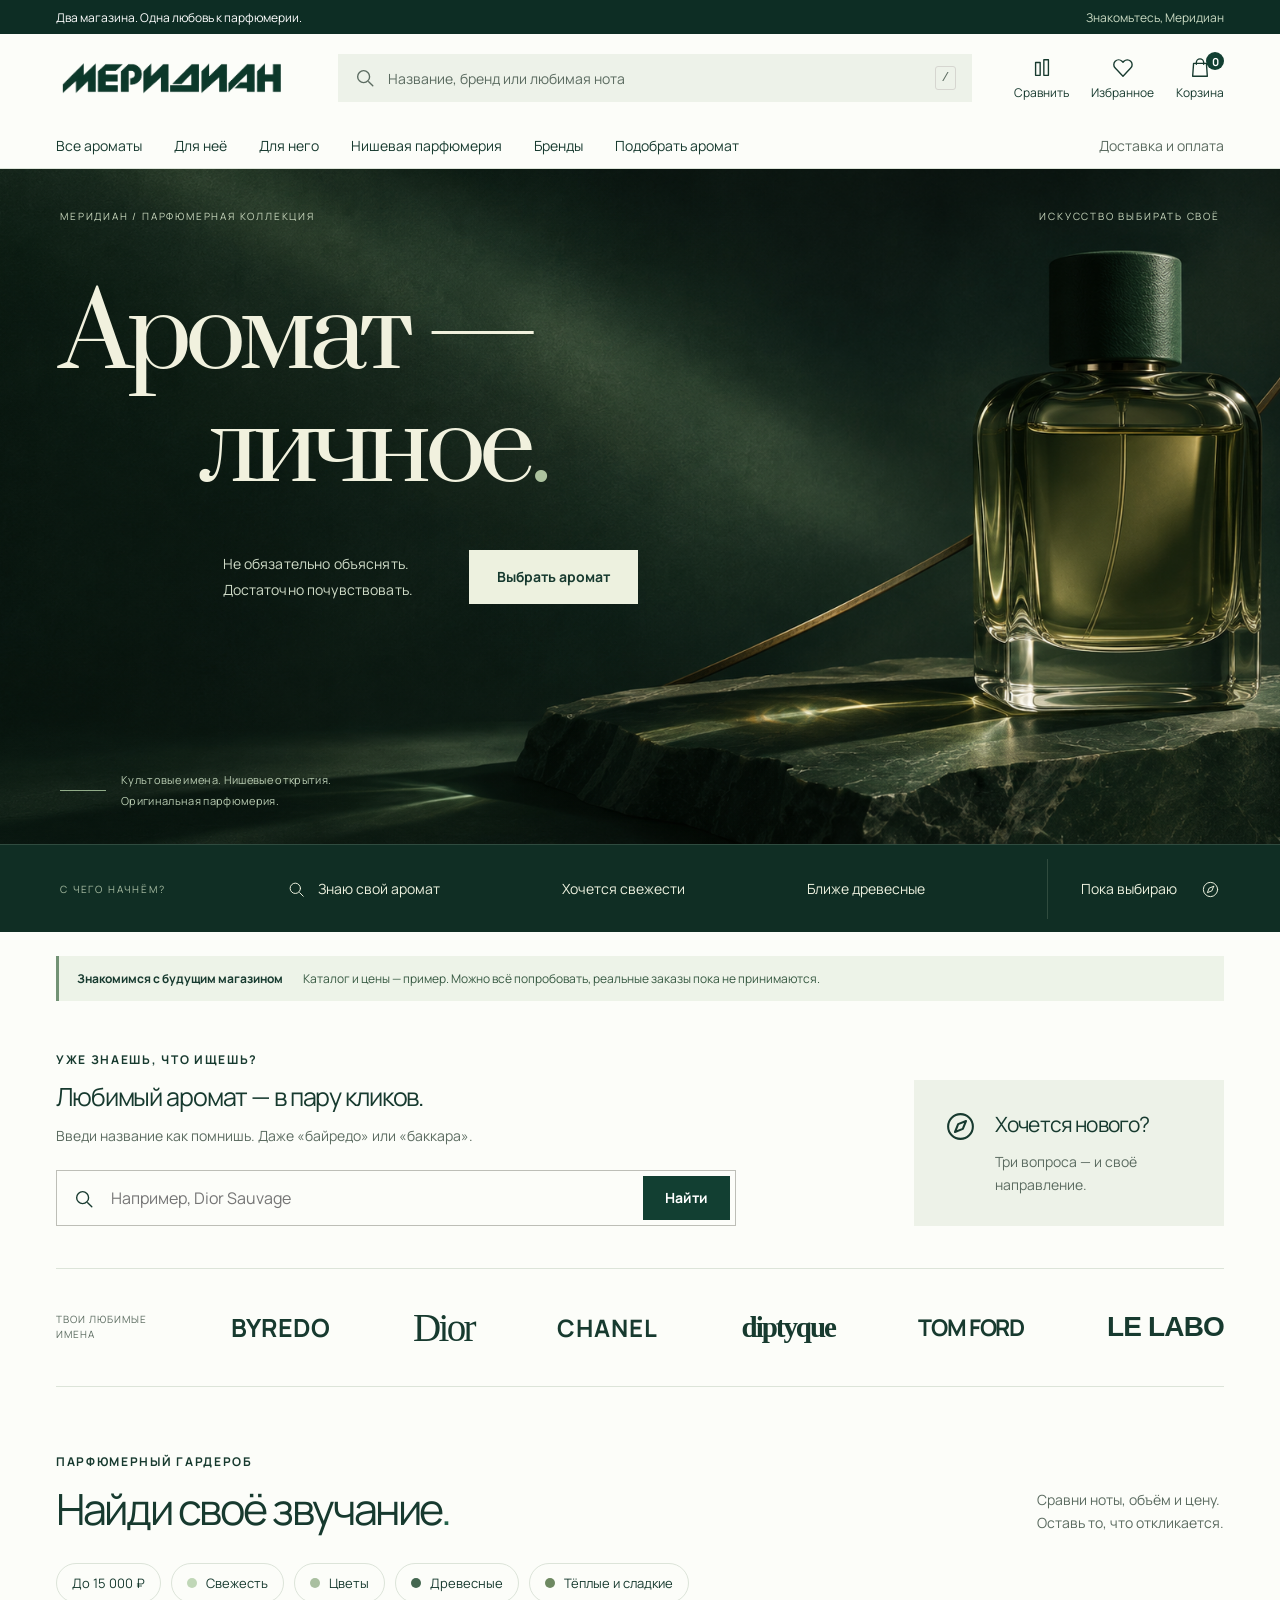
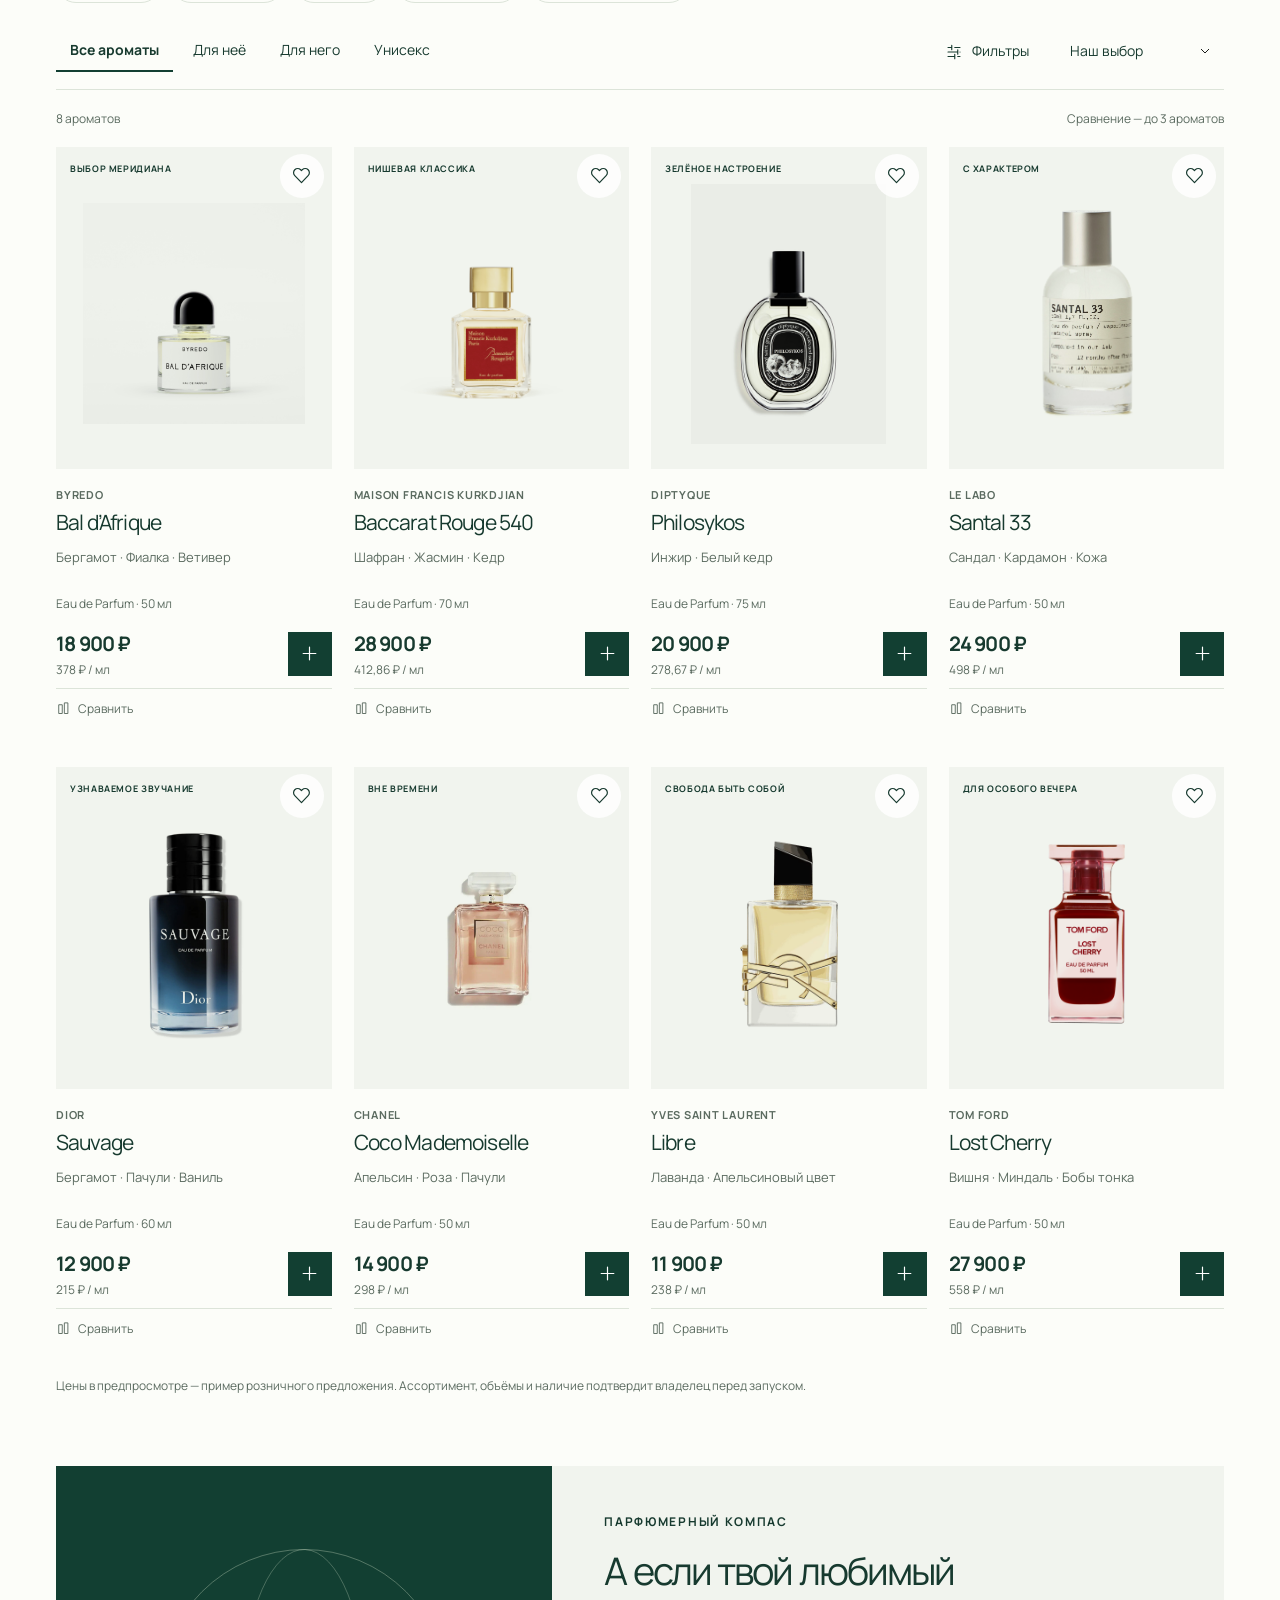
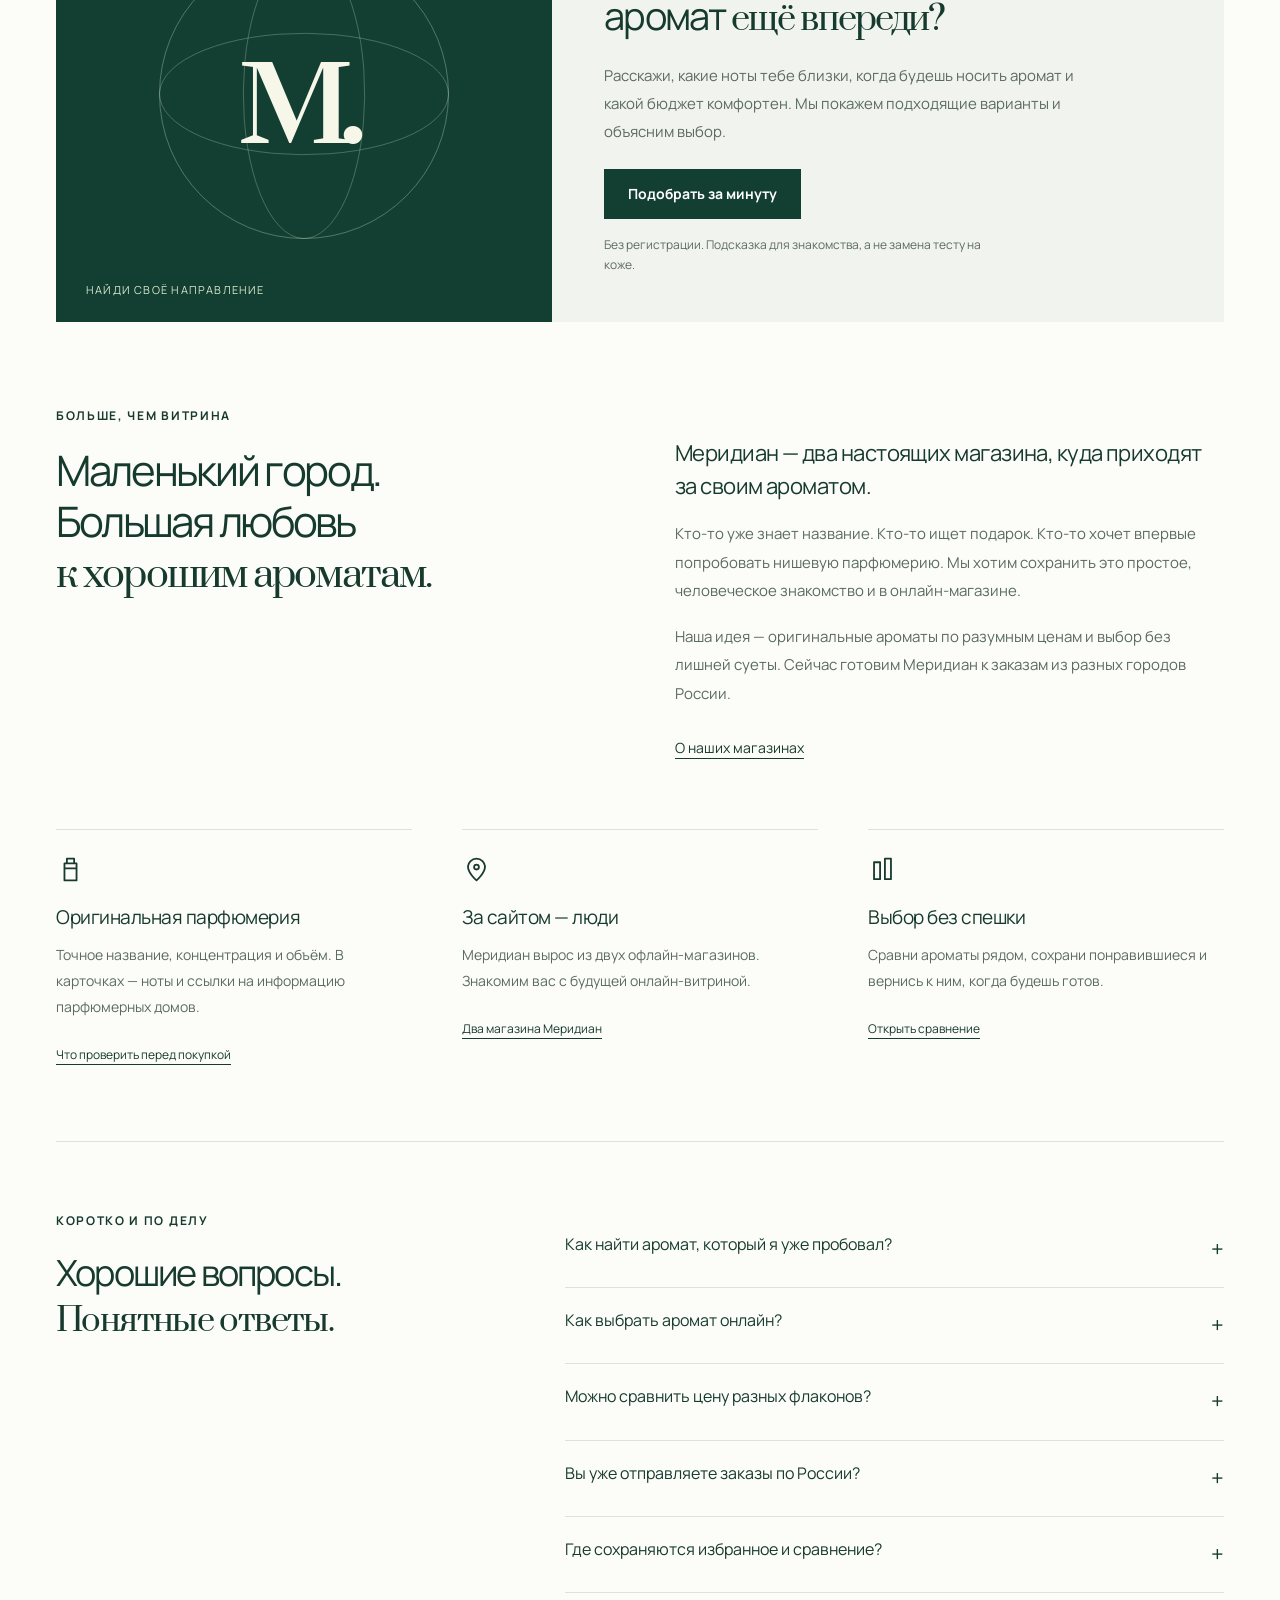
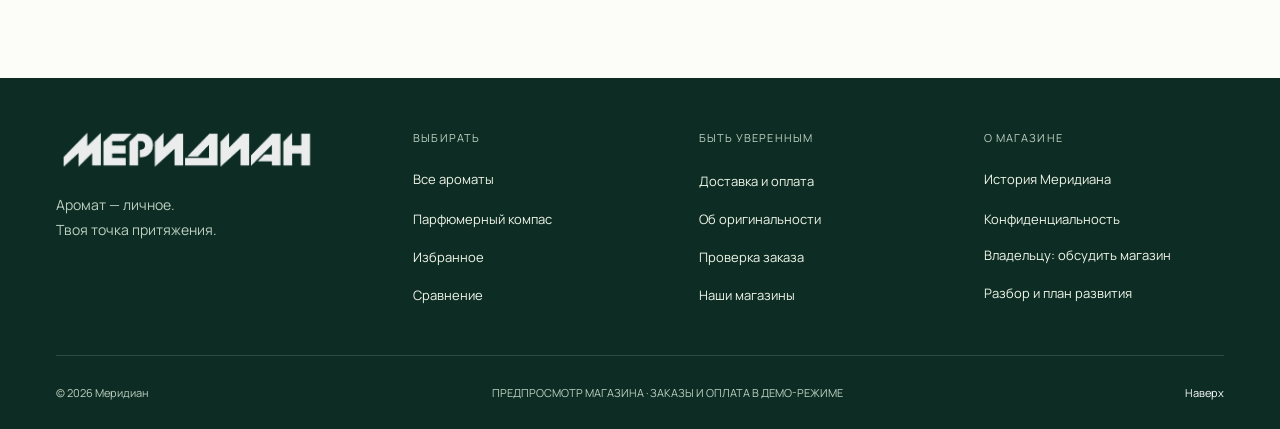
==== commit 1b895863: "Restyle Meridian in forest green with restored shop identity" ====
--- a/index.html
+++ b/index.html
@@ -2,19 +2,19 @@
 <html lang="ru">
 <head>
 <meta charset="utf-8"><meta name="viewport" content="width=device-width,initial-scale=1">
-<meta name="theme-color" content="#ffffff"><meta name="robots" content="noindex,nofollow">
+<meta name="theme-color" content="#123f32"><meta name="robots" content="noindex,nofollow">
 <title>Меридиан — тот самый аромат</title>
 <meta name="description" content="Меридиан — оригинальная парфюмерия и два настоящих магазина. Найдите знакомый аромат, сравните композиции или откройте своё новое звучание.">
-<meta property="og:title" content="Меридиан — тот самый аромат"><meta property="og:description" content="Знакомые ароматы. Новые открытия. Посмотрите новый онлайн-магазин Меридиан."><meta property="og:type" content="website"><meta property="og:image" content="https://omel42.github.io/meridian-parfum/assets/hero.png"><meta property="og:url" content="https://omel42.github.io/meridian-parfum/">
-<link rel="icon" type="image/png" href="assets/icon.png"><link rel="apple-touch-icon" href="assets/icon.png">
-<link rel="stylesheet" href="styles.css"><script src="app.js" defer></script>
+<meta property="og:title" content="Меридиан — тот самый аромат"><meta property="og:description" content="Знакомые ароматы. Новые открытия. Посмотрите новый онлайн-магазин Меридиан."><meta property="og:type" content="website"><meta property="og:image" content="https://omel42.github.io/meridian-parfum/assets/hero-green.png"><meta property="og:url" content="https://omel42.github.io/meridian-parfum/">
+<link rel="icon" type="image/png" href="assets/icon-green.png"><link rel="apple-touch-icon" href="assets/icon-green.png">
+<link rel="preload" href="assets/prata-regular.ttf" as="font" type="font/ttf" crossorigin><link rel="stylesheet" href="styles.css"><script src="app.js" defer></script>
 </head>
 <body>
 <a class="skip" href="#catalog">Перейти к каталогу</a>
 <div class="announcement"><span>Два магазина. Одна любовь к парфюмерии.</span><a href="#about">Знакомьтесь, Меридиан</a></div>
 <header class="header">
   <div class="header-main">
-    <a href="#" class="wordmark" aria-label="Меридиан — главная"><img src="assets/icon.png" alt="" width="38" height="38"><span>меридиан<span class="brand-dot">.</span></span></a>
+    <a href="#" class="wordmark brand-wordmark" aria-label="Меридиан — главная"><img src="assets/meridian-wordmark.png" alt="Меридиан" width="230" height="34"></a>
     <button class="header-search" data-action="search" aria-label="Поиск ароматов"><span data-icon="search"></span><span>Название, бренд или любимая нота</span><kbd>/</kbd></button>
     <div class="header-actions">
       <button class="icon-button" data-action="compare" aria-label="Сравнение ароматов"><span data-icon="compare"></span><span class="action-label">Сравнить</span><i id="compare-count" hidden>0</i></button>
@@ -25,9 +25,24 @@
   <nav class="main-nav" aria-label="Главная навигация"><a href="#catalog" data-nav="all">Все ароматы</a><a href="#catalog" data-nav="women">Для неё</a><a href="#catalog" data-nav="men">Для него</a><a href="#catalog" data-nav="niche">Нишевая парфюмерия</a><a href="#brands">Бренды</a><button data-action="quiz">Подобрать аромат</button><button data-info="delivery" class="nav-service">Доставка и оплата</button></nav>
 </header>
 <main id="storefront">
-  <section class="hero" aria-labelledby="hero-title">
-    <div class="hero-copy"><p class="eyebrow">БЛИЖЕ К ТОМУ, ЧТО ЛЮБИШЬ</p><h1 id="hero-title">Тот самый<br>аромат.<br><span class="serif">Твой Меридиан.</span></h1><p class="hero-description">Оригинальная парфюмерия, знакомые имена<br class="desktop-only"> и открытия, которые хочется оставить себе.</p><div class="hero-buttons"><a href="#catalog" class="button black">Выбрать аромат</a><button class="text-button" data-action="quiz">Помогите определиться</button></div><div class="hero-note"><span data-icon="pin"></span><p>Началось с двух магазинов.<br><strong>Продолжается твоей историей.</strong></p></div></div>
-    <div class="hero-visual"><img src="assets/hero.png" alt="Янтарные флаконы на фоне яркой оранжевой ткани в солнечном свете" fetchpriority="high" width="1536" height="1024"><div class="hero-photo-top"><span>MERIDIAN PARFUM</span><span>ТВОЯ ТОЧКА ПРИТЯЖЕНИЯ</span></div><div class="hero-photo-bottom"><span>Чувствовать.<br>Выбирать.<br><i>Быть собой.</i></span><span class="photo-stamp" aria-hidden="true">m.</span></div></div>
+  <section class="hero hero--atelier" aria-labelledby="hero-title">
+    <div class="hero-stage">
+      <img class="hero-scene" src="assets/hero-green.png" alt="Флакон из тёмного стекла на зелёном камне в направленном свете" fetchpriority="high" width="1859" height="846">
+      <div class="hero-shade" aria-hidden="true"></div>
+      <div class="hero-edition"><span>МЕРИДИАН / ПАРФЮМЕРНАЯ КОЛЛЕКЦИЯ</span><span>ИСКУССТВО ВЫБИРАТЬ СВОЁ</span></div>
+      <div class="hero-statement">
+        <h1 id="hero-title"><span>Аромат —</span><span>личное<span class="hero-period">.</span></span></h1>
+        <div class="hero-invitation"><p>Не обязательно объяснять.<br>Достаточно почувствовать.</p><a href="#catalog" class="button hero-catalog">Выбрать аромат</a></div>
+      </div>
+      <div class="hero-signature"><span class="signature-line" aria-hidden="true"></span><p>Культовые имена. Нишевые открытия.<br>Оригинальная парфюмерия.</p></div>
+    </div>
+    <div class="hero-routing" aria-label="Начать выбор аромата">
+      <span class="routing-label">С ЧЕГО НАЧНЁМ?</span>
+      <button data-action="search" class="route-search"><span data-icon="search"></span><span>Знаю свой аромат</span></button>
+      <button data-hero-family="fresh">Хочется свежести</button>
+      <button data-hero-family="woody">Ближе древесные</button>
+      <button data-action="quiz" class="route-quiz">Пока выбираю<span data-icon="compass"></span></button>
+    </div>
   </section>
   <div class="preview-note section" data-preview-only><span>Знакомимся с будущим магазином</span><p>Каталог и цены — пример. Можно всё попробовать, реальные заказы пока не принимаются.</p></div>
   <section class="choice-paths section" aria-label="Как вы хотите выбрать аромат">
@@ -44,11 +59,11 @@
     <p class="catalog-footnote">Цены в предпросмотре — пример розничного предложения. Ассортимент, объёмы и наличие подтвердит владелец перед запуском.</p>
   </section>
   <section class="recent section" id="recent-section" hidden aria-labelledby="recent-title"><div class="section-heading"><h2 id="recent-title">Ты уже присматривался</h2><button class="text-button" data-action="clear-recent">Очистить историю</button></div><div id="recent-products" class="recent-products"></div></section>
-  <section class="discovery section" id="discovery" aria-labelledby="discovery-title"><div class="discovery-art"><span class="discovery-orbit orbit-one"></span><span class="discovery-orbit orbit-two"></span><span class="discovery-orbit orbit-three"></span><span class="discovery-star" aria-hidden="true">✳</span><span class="discovery-coordinate">НАЙДИ СВОЁ НАПРАВЛЕНИЕ</span></div><div class="discovery-copy"><p class="eyebrow">ПАРФЮМЕРНЫЙ КОМПАС</p><h2 id="discovery-title">А если твой любимый<br>аромат <span class="serif">ещё впереди?</span></h2><p>Расскажи, какие ноты тебе близки, когда будешь носить аромат и какой бюджет комфортен. Мы покажем подходящие варианты и объясним выбор.</p><button class="button black" data-action="quiz">Подобрать за минуту</button><span class="discovery-small">Без регистрации. Подсказка для знакомства, а не замена тесту на коже.</span></div></section>
+  <section class="discovery section" id="discovery" aria-labelledby="discovery-title"><div class="discovery-art"><span class="discovery-orbit orbit-one"></span><span class="discovery-orbit orbit-two"></span><span class="discovery-orbit orbit-three"></span><span class="discovery-star" aria-hidden="true">м.</span><span class="discovery-coordinate">НАЙДИ СВОЁ НАПРАВЛЕНИЕ</span></div><div class="discovery-copy"><p class="eyebrow">ПАРФЮМЕРНЫЙ КОМПАС</p><h2 id="discovery-title">А если твой любимый<br>аромат <span class="serif">ещё впереди?</span></h2><p>Расскажи, какие ноты тебе близки, когда будешь носить аромат и какой бюджет комфортен. Мы покажем подходящие варианты и объясним выбор.</p><button class="button black" data-action="quiz">Подобрать за минуту</button><span class="discovery-small">Без регистрации. Подсказка для знакомства, а не замена тесту на коже.</span></div></section>
   <section class="about section" id="about" aria-labelledby="about-title"><div class="about-intro"><p class="eyebrow">БОЛЬШЕ, ЧЕМ ВИТРИНА</p><h2 id="about-title">Маленький город.<br>Большая любовь<br><span class="serif">к хорошим ароматам.</span></h2></div><div class="about-story"><p class="story-lead">Меридиан — два настоящих магазина, куда приходят за своим ароматом.</p><p>Кто-то уже знает название. Кто-то ищет подарок. Кто-то хочет впервые попробовать нишевую парфюмерию. Мы хотим сохранить это простое, человеческое знакомство и в онлайн-магазине.</p><p>Наша идея — оригинальные ароматы по разумным ценам и выбор без лишней суеты. Сейчас готовим Меридиан к заказам из разных городов России.</p><button class="text-button" data-info="stores">О наших магазинах</button></div><div class="trust-grid"><article><span data-icon="bottle"></span><h3>Оригинальная парфюмерия</h3><p>Точное название, концентрация и объём. В карточках — ноты и ссылки на информацию парфюмерных домов.</p><button class="text-button" data-info="authenticity">Что проверить перед покупкой</button></article><article><span data-icon="pin"></span><h3>За сайтом — люди</h3><p>Меридиан вырос из двух офлайн-магазинов. Знакомим вас с будущей онлайн-витриной.</p><button class="text-button" data-info="stores">Два магазина Меридиан</button></article><article><span data-icon="compare"></span><h3>Выбор без спешки</h3><p>Сравни ароматы рядом, сохрани понравившиеся и вернись к ним, когда будешь готов.</p><button class="text-button" data-action="compare">Открыть сравнение</button></article></div></section>
   <section class="faq section" aria-labelledby="faq-title"><div><p class="eyebrow">КОРОТКО И ПО ДЕЛУ</p><h2 id="faq-title">Хорошие вопросы.<br><span class="serif">Понятные ответы.</span></h2></div><div class="faq-list"><details><summary>Как найти аромат, который я уже пробовал?</summary><p>Введи бренд или название в поиск. Для знакомых ароматов работают русские варианты: «диор», «байредо», «баккара», «либр». В карточке сверь концентрацию и объём: у одного названия могут быть разные версии.</p></details><details><summary>Как выбрать аромат онлайн?</summary><p>Начни с любимых нот и характера: свежий, цветочный, древесный или тёплый. Парфюмерный компас сузит выбор под повод и бюджет, а сравнение покажет отличия. Впечатление от аромата индивидуально — если есть возможность, познакомься с ним на коже.</p></details><details data-preview-only><summary>Можно сравнить цену разных флаконов?</summary><p>Да. В карточке и сравнении есть цена за 1 мл. Она помогает оценить стоимость объёма, но не заменяет сравнение самой композиции, концентрации и размера флакона. Цены в этом макете демонстрационные.</p></details><details data-preview-only><summary>Вы уже отправляете заказы по России?</summary><p>Мы готовим онлайн-магазин к запуску. Сейчас можно посмотреть каталог и пройти демонстрационное оформление. Настоящие заказы пока не принимаются. Географию, стоимость и сроки доставки опубликуем после согласования с владельцем.</p></details><details><summary>Где сохраняются избранное и сравнение?</summary><p>В этом браузере на твоём устройстве. Можно вернуться к ним позже без регистрации. При очистке данных браузера они удалятся; на другое устройство автоматически не переносятся.</p></details></div></section>
 </main>
-<footer class="footer"><div class="footer-top"><div class="footer-brand"><a class="wordmark" href="#">меридиан<span class="brand-dot">.</span></a><p>Тот самый аромат.<br>Твоя точка притяжения.</p></div><div><span>ВЫБИРАТЬ</span><a href="#catalog">Все ароматы</a><button data-action="quiz">Парфюмерный компас</button><button data-action="favorites">Избранное</button><button data-action="compare">Сравнение</button></div><div><span>БЫТЬ УВЕРЕННЫМ</span><button data-info="delivery">Доставка и оплата</button><button data-info="authenticity">Об оригинальности</button><button data-info="returns">Проверка заказа</button><button data-info="stores">Наши магазины</button></div><div><span>О МАГАЗИНЕ</span><a href="#about">История Меридиана</a><button data-info="privacy">Конфиденциальность</button><a href="owner.html" data-preview-only>Владельцу: обсудить магазин</a><a href="research.html" data-preview-only>Разбор и план развития</a></div></div><div class="footer-bottom"><span>© 2026 Меридиан</span><span>ПРЕДПРОСМОТР МАГАЗИНА · ЗАКАЗЫ И ОПЛАТА В ДЕМО-РЕЖИМЕ</span><a href="#">Наверх</a></div></footer>
+<footer class="footer"><div class="footer-top"><div class="footer-brand"><a class="wordmark brand-wordmark" href="#"><img src="assets/meridian-wordmark.png" alt="Меридиан" width="230" height="34"></a><p>Аромат — личное.<br>Твоя точка притяжения.</p></div><div><span>ВЫБИРАТЬ</span><a href="#catalog">Все ароматы</a><button data-action="quiz">Парфюмерный компас</button><button data-action="favorites">Избранное</button><button data-action="compare">Сравнение</button></div><div><span>БЫТЬ УВЕРЕННЫМ</span><button data-info="delivery">Доставка и оплата</button><button data-info="authenticity">Об оригинальности</button><button data-info="returns">Проверка заказа</button><button data-info="stores">Наши магазины</button></div><div><span>О МАГАЗИНЕ</span><a href="#about">История Меридиана</a><button data-info="privacy">Конфиденциальность</button><a href="owner.html" data-preview-only>Владельцу: обсудить магазин</a><a href="research.html" data-preview-only>Разбор и план развития</a></div></div><div class="footer-bottom"><span>© 2026 Меридиан</span><span>ПРЕДПРОСМОТР МАГАЗИНА · ЗАКАЗЫ И ОПЛАТА В ДЕМО-РЕЖИМЕ</span><a href="#">Наверх</a></div></footer>
 <div class="compare-tray" id="compare-tray" hidden><div><strong id="compare-tray-title">Сравнение ароматов</strong><span id="compare-tray-names"></span></div><button class="button black" data-action="compare">Сравнить <span id="compare-tray-count">0</span></button><button class="icon-button" data-action="clear-compare" aria-label="Очистить сравнение"><span data-icon="close"></span></button></div>
 <dialog id="modal" aria-labelledby="modal-title"><div id="modal-content"></div></dialog>
 <div id="toast" class="toast" role="status" aria-live="polite" hidden></div>
--- a/styles.css
+++ b/styles.css
@@ -1,12 +1,12 @@
 @font-face{font-family:Manrope;src:url('assets/manrope-regular.ttf') format('truetype');font-weight:200 500;font-display:swap}
 @font-face{font-family:Manrope;src:url('assets/manrope-bold.ttf') format('truetype');font-weight:550 800;font-display:swap}
-:root{--ink:#1c1d1b;--muted:#64655f;--orange:#ff5c28;--paper:#fff;--cream:#f5f5f2;--line:#e3e3de;--ease:cubic-bezier(.2,.8,.2,1)}
-*{box-sizing:border-box}html{scroll-behavior:smooth;scroll-padding-top:155px}body{margin:0;background:var(--paper);color:var(--ink);font-family:Manrope,Arial,sans-serif;font-size:16px;-webkit-font-smoothing:antialiased}button,input,select,textarea{font:inherit;color:inherit}button,a{-webkit-tap-highlight-color:transparent;touch-action:manipulation}button{cursor:pointer;background:none;border:0;padding:0}button:disabled{cursor:not-allowed;opacity:.45}a{color:inherit;text-decoration:none}button:focus-visible,a:focus-visible,input:focus-visible,select:focus-visible,textarea:focus-visible,summary:focus-visible,[tabindex]:focus-visible{outline:2px solid var(--orange);outline-offset:4px}img{display:block;max-width:100%}svg{width:22px;height:22px;fill:none;stroke:currentColor;stroke-width:1.5;stroke-linecap:round;stroke-linejoin:round;vertical-align:middle;flex-shrink:0}h1,h2,h3,h4,p{margin:0}h1,h2,h3,h4{font-weight:500}input,textarea{min-width:0}input[type=search]::-webkit-search-cancel-button{cursor:pointer}select{appearance:none;background-image:url("data:image/svg+xml,%3Csvg xmlns='http://www.w3.org/2000/svg' width='14' height='14' fill='none' stroke='%231c1d1b'%3E%3Cpath d='m3 5 4 4 4-4'/%3E%3C/svg%3E");background-repeat:no-repeat;background-position:right 12px center;padding-right:34px!important}[hidden]{display:none!important}.sr-only{position:absolute;width:1px;height:1px;padding:0;margin:-1px;overflow:hidden;clip:rect(0,0,0,0);white-space:nowrap;border:0}.skip{position:fixed;top:8px;left:8px;transform:translateY(-160%);background:var(--ink);color:white;padding:12px 18px;z-index:300}.skip:focus{transform:none}.section{width:calc(100% - 112px);max-width:1328px;margin-left:auto;margin-right:auto}.serif{font-family:Georgia,'Times New Roman',serif;font-style:italic;font-weight:400;letter-spacing:-.05em}.brand-dot{color:var(--orange)}.eyebrow{font-size:12px;letter-spacing:.14em;font-weight:650;line-height:1.5}.button{display:inline-flex;align-items:center;justify-content:center;gap:12px;padding:15px 24px;min-height:50px;font-size:14px;font-weight:600;line-height:1.4;transition:background .2s,color .2s}.button.black{background:var(--ink);color:white}.button.black:hover{background:#393a36}.button.outline{border:1px solid var(--ink)}.button.outline:hover{background:var(--cream)}.text-button{display:inline-flex;align-items:center;gap:8px;font-size:14px;text-decoration:underline;text-underline-offset:5px;min-height:44px}.text-button:hover{color:#b53811}.icon-button{display:inline-flex;flex-direction:column;align-items:center;justify-content:center;gap:5px;min-width:44px;min-height:44px;position:relative;flex-shrink:0}.announcement{min-height:34px;padding:8px 56px;background:var(--ink);color:white;display:flex;align-items:center;justify-content:space-between;font-size:12px;gap:20px}.announcement a{color:#f6c1af}.header{position:sticky;top:0;background:#fffffff5;backdrop-filter:blur(12px);z-index:20;border-bottom:1px solid var(--line);padding:0 56px}.header-main{display:grid;grid-template-columns:240px minmax(200px,1fr) auto;align-items:center;gap:42px;min-height:88px;max-width:1328px;margin:auto}.wordmark{display:inline-flex;align-items:center;font-size:33px;letter-spacing:-.065em;font-weight:700;gap:6px;white-space:nowrap}.wordmark img{object-fit:contain}.header-search{display:flex;align-items:center;gap:12px;background:var(--cream);color:var(--muted);min-height:46px;padding:12px 16px;font-size:14px;text-align:left}.header-search kbd{margin-left:auto;font-size:13px;border:1px solid #d6d6d0;min-width:21px;text-align:center;line-height:22px;border-radius:3px}.header-actions{display:flex;align-items:center;gap:22px}.action-label{font-size:12px}.header-actions i,.bag-button b{position:absolute;right:0;top:-3px;display:grid;place-items:center;border-radius:20px;height:18px;min-width:18px;padding:0 3px;background:var(--orange);color:var(--ink);font-size:11px;font-style:normal;font-weight:700}.main-nav{display:flex;align-items:center;gap:32px;min-height:46px;max-width:1328px;margin:auto;font-size:14px;white-space:nowrap}.main-nav a,.main-nav button{min-height:40px;display:flex;align-items:center}.main-nav a:hover,.main-nav button:hover{color:#b53811}.main-nav .nav-service{margin-left:auto;color:var(--muted)}
-.hero{max-width:1440px;margin:auto;display:grid;grid-template-columns:1fr 1fr;min-height:580px}.hero-copy{padding:64px 45px 44px max(56px,calc((100vw - 1328px)/2));display:flex;flex-direction:column;align-items:flex-start}.hero h1{font-size:clamp(52px,5.15vw,76px);line-height:1.04;letter-spacing:-.065em;margin:25px 0 23px}.hero h1 .serif{font-size:.87em;white-space:nowrap}.hero-description{font-size:16px;line-height:1.8;color:var(--muted);max-width:410px}.hero-buttons{display:flex;align-items:center;gap:25px;margin-top:29px;flex-wrap:wrap}.hero-note{display:flex;align-items:center;gap:13px;margin-top:auto;padding-top:35px}.hero-note svg{width:28px;height:28px}.hero-note p{font-size:12px;line-height:1.7;color:var(--muted)}.hero-note strong{font-weight:500;color:var(--ink)}.hero-visual{position:relative;overflow:hidden;min-height:580px;background:#b38464}.hero-visual>img{position:absolute;width:100%;height:100%;object-fit:cover;object-position:58% 50%}.hero-photo-top{position:absolute;left:30px;right:30px;top:28px;display:flex;justify-content:space-between;gap:20px;font-size:10px;letter-spacing:.11em;color:white;text-shadow:0 1px 10px #0007}.hero-photo-bottom{position:absolute;left:35px;right:35px;bottom:30px;display:flex;justify-content:space-between;align-items:flex-end;color:white;text-shadow:0 1px 10px #0004}.hero-photo-bottom>span:first-child{font-size:36px;line-height:1.15;letter-spacing:-.04em}.hero-photo-bottom i{font-family:Georgia,serif;font-weight:400}.photo-stamp{font-size:62px;font-weight:600;letter-spacing:-.1em}.preview-note{display:flex;align-items:center;gap:20px;background:#fff4ee;border-left:3px solid var(--orange);padding:13px 18px;margin-top:24px;font-size:12px;line-height:1.6}.preview-note>span{font-weight:650;white-space:nowrap}.preview-note p{color:#6d4939}.choice-paths{display:grid;grid-template-columns:1fr 310px;gap:40px;margin-top:50px;padding-bottom:42px;border-bottom:1px solid var(--line)}.known-scent h2{font-size:25px;letter-spacing:-.045em;margin:10px 0}.known-scent p:not(.eyebrow){font-size:14px;color:var(--muted);line-height:1.7}.known-scent form{display:flex;align-items:center;gap:14px;margin-top:22px;border:1px solid #bdbeb7;padding:5px 5px 5px 16px;max-width:680px}.known-scent input{border:0;background:none;outline:none;flex:1;font-size:16px;width:80px}.known-scent .button{min-height:44px;padding:10px 22px}.discovery-shortcut{background:#f4f4ef;padding:30px;display:flex;gap:18px;align-items:flex-start;text-align:left;align-self:end;min-height:145px}.discovery-shortcut>span:first-child svg{width:33px;height:33px}.discovery-shortcut strong{display:block;font-size:21px;font-weight:500;letter-spacing:-.04em;margin-bottom:12px}.discovery-shortcut>span>span{display:block;font-size:14px;line-height:1.65;color:var(--muted)}.discovery-shortcut:hover{background:#ffede4}.brand-strip{display:flex;align-items:center;justify-content:space-between;gap:35px;padding:36px 0;border-bottom:1px solid var(--line);scroll-margin-top:160px}.brand-strip-label{font-size:10px;line-height:1.5;letter-spacing:.1em;color:var(--muted)}.brand-strip button{font-size:25px;font-weight:700;white-space:nowrap;transition:opacity .2s}.brand-strip button:hover{opacity:.55}.brand-strip .brand-dior{font-family:Georgia,serif;font-size:39px;font-weight:400;letter-spacing:-.07em}.brand-strip .brand-chanel{font-size:24px;letter-spacing:.04em}.brand-strip .brand-diptyque{font-family:Georgia,serif;font-size:29px;letter-spacing:-.07em}.brand-strip .brand-tom{font-size:23px;letter-spacing:-.06em}.brand-strip .brand-lelabo{font-family:Impact,'Arial Narrow',sans-serif;font-size:28px;letter-spacing:-.03em}
-.catalog{padding-top:66px;scroll-margin-top:20px}.section-heading{display:flex;justify-content:space-between;gap:30px;align-items:end}.section-heading h2{font-size:43px;line-height:1.2;letter-spacing:-.055em;margin-top:12px}.heading-aside{font-size:14px;line-height:1.65;color:var(--muted)}.quick-picks{display:flex;gap:10px;flex-wrap:wrap;margin-top:28px}.quick-picks button{display:inline-flex;align-items:center;gap:9px;min-height:40px;padding:8px 15px;border:1px solid var(--line);border-radius:24px;font-size:13px;white-space:nowrap}.quick-picks button.active{background:var(--ink);border-color:var(--ink);color:white}.quick-picks button:hover{border-color:var(--ink)}.mood-dot{width:10px;height:10px;border-radius:50%}.mood-dot.fresh{background:#bdddc8}.mood-dot.floral{background:#e5b4c6}.mood-dot.woody{background:#ad8b65}.mood-dot.warm{background:#df935b}.catalog-toolbar{display:flex;justify-content:space-between;align-items:center;gap:20px;margin-top:26px;padding-bottom:16px;border-bottom:1px solid var(--line)}.tabs{display:flex;gap:6px}.tabs button{padding:10px 14px;font-size:14px;min-height:42px;border-bottom:2px solid transparent}.tabs button.active{border-bottom-color:var(--ink);font-weight:700}.catalog-controls{display:flex;align-items:center;gap:25px}.filter-button{display:flex;align-items:center;gap:9px;min-height:44px;font-size:14px}.filter-button svg{width:18px;height:18px}.sort-label select{border:0;min-height:44px;background-color:transparent;font-size:14px;max-width:205px;padding-left:7px}.active-filters{display:flex;gap:8px;flex-wrap:wrap;margin-top:15px}.active-filters button{font-size:13px;min-height:36px;padding:6px 12px}.active-filters .filter-chip{background:var(--cream);display:inline-flex;align-items:center;gap:9px}.filter-chip svg{width:13px;height:13px}.active-filters [data-action=reset]{text-decoration:underline;text-underline-offset:3px}.catalog-meta{display:flex;align-items:center;justify-content:space-between;font-size:12px;color:var(--muted);margin:20px 0}.product-grid{display:grid;grid-template-columns:repeat(4,minmax(0,1fr));gap:38px 22px}.product-card{position:relative;min-width:0}.product-image{display:block;position:relative;width:100%;background:var(--cream);aspect-ratio:1/1.17;overflow:hidden}.product-image img{width:100%;height:100%;object-fit:contain;mix-blend-mode:multiply;padding:37px 27px 25px;transition:transform .3s var(--ease)}.product-image:hover img{transform:scale(1.045)}.product-tag{position:absolute;left:14px;top:15px;max-width:calc(100% - 60px);font-size:9px;letter-spacing:.07em;font-weight:600;line-height:1.5;z-index:1}.wish{display:inline-grid;place-items:center;width:44px;height:44px;background:#ffffffd9;border-radius:50%;flex-shrink:0}.product-card>.wish{position:absolute;right:8px;top:7px}.wish svg{width:19px;height:19px}.wish.saved svg{fill:var(--orange);stroke:var(--orange)}.product-body{padding-top:17px}.product-brand{font-size:11px;letter-spacing:.07em;font-weight:600;line-height:1.6;color:var(--muted)}.product-name{display:block;text-align:left;font-size:21px;letter-spacing:-.04em;line-height:1.3;margin-top:5px;min-height:28px}.product-name:hover{text-decoration:underline;text-underline-offset:4px}.product-notes{font-size:13px;line-height:1.6;color:var(--muted);margin-top:10px;min-height:42px}.product-type{font-size:12px;color:var(--muted);line-height:1.6;margin-top:5px}.product-type span{white-space:nowrap}.product-price-row{display:flex;justify-content:space-between;align-items:center;gap:10px;margin-top:17px}.product-price{font-size:20px;letter-spacing:-.04em;font-weight:600}.product-price small{display:block;font-size:12px;letter-spacing:0;font-weight:400;color:var(--muted);margin-top:4px}.quick-add{background:var(--ink);color:white;display:grid;place-items:center;width:44px;height:44px;flex-shrink:0}.quick-add:hover{background:var(--orange);color:var(--ink)}.quick-add svg{width:19px;height:19px}.product-secondary{display:flex;align-items:center;justify-content:space-between;margin-top:10px;border-top:1px solid var(--line)}.compare-button{display:flex;align-items:center;gap:7px;min-height:40px;font-size:12px;color:var(--muted)}.compare-button svg{width:15px;height:15px}.compare-button.selected{color:#a53210}.stock-label{font-size:11px;color:var(--muted)}.catalog-footnote{font-size:12px;line-height:1.7;color:var(--muted);margin-top:27px;max-width:760px}.empty-state{text-align:center;padding:70px 20px}.empty-state>span svg{width:38px;height:38px;margin-bottom:20px}.empty-state h3{font-size:27px;letter-spacing:-.04em;margin-bottom:15px}.empty-state p{color:var(--muted);font-size:15px;line-height:1.75;margin-bottom:23px}.empty-state .text-button{display:flex;width:fit-content;margin:15px auto 0}.recent{margin-top:65px}.recent h2{font-size:27px}.recent-products{display:grid;grid-template-columns:repeat(4,minmax(0,1fr));gap:24px;margin-top:20px}.recent-products .search-row{flex-wrap:wrap;gap:12px;align-content:start;border:1px solid var(--line);padding:14px}.recent-products .search-row>b{width:100%;padding-left:0;font-size:14px}.recent-products .search-row img{width:45px;height:65px}.recent-products .search-row strong{font-size:15px}.recent-products .search-row small{font-size:11px}
-.discovery{background:var(--cream);margin-top:70px;display:grid;grid-template-columns:.85fr 1.15fr;min-height:390px}.discovery-art{background:var(--orange);position:relative;overflow:hidden;min-height:390px;display:grid;place-items:center}.discovery-star{font-size:175px;font-weight:300;line-height:1;position:relative;z-index:1;transform:rotate(10deg)}.discovery-orbit{position:absolute;width:290px;height:290px;border:1px solid #29231f55;border-radius:50%;top:50%;left:50%}.orbit-one{transform:translate(-50%,-50%)}.orbit-two{transform:translate(-50%,-50%) scaleX(.42) rotate(35deg)}.orbit-three{transform:translate(-50%,-50%) scaleY(.42) rotate(35deg)}.discovery-coordinate{position:absolute;bottom:25px;left:30px;font-size:11px;letter-spacing:.11em}.discovery-copy{padding:47px 52px}.discovery h2{font-size:38px;line-height:1.18;letter-spacing:-.05em;margin-top:17px}.discovery-copy>p:not(.eyebrow){font-size:15px;line-height:1.85;color:var(--muted);max-width:470px;margin:23px 0}.discovery-small{display:block;margin-top:16px;font-size:12px;line-height:1.7;color:var(--muted);max-width:400px}.about{padding:85px 0 65px;display:grid;grid-template-columns:1fr 1fr;gap:40px 70px;border-bottom:1px solid var(--line)}.about h2{font-size:42px;line-height:1.2;letter-spacing:-.055em;margin-top:20px}.about-story{padding-top:30px}.about-story p{font-size:15px;color:var(--muted);line-height:1.9;margin-bottom:17px}.about-story .story-lead{font-size:22px;letter-spacing:-.025em;line-height:1.5;color:var(--ink)}.trust-grid{grid-column:1/-1;display:grid;grid-template-columns:repeat(3,minmax(0,1fr));gap:50px;margin-top:20px}.trust-grid article{border-top:1px solid var(--line);padding-top:25px}.trust-grid svg{width:29px;height:29px}.trust-grid h3{font-size:19px;letter-spacing:-.025em;margin:20px 0 12px}.trust-grid p{font-size:14px;line-height:1.85;color:var(--muted);max-width:340px}.trust-grid .text-button{font-size:12px;margin-top:12px}.faq{padding:70px 0 85px;display:grid;grid-template-columns:.8fr 1.2fr;gap:70px}.faq h2{font-size:36px;line-height:1.25;letter-spacing:-.05em;margin-top:20px}.faq-list details{border-bottom:1px solid var(--line)}.faq-list summary{list-style:none;cursor:pointer;font-size:16px;line-height:1.6;display:flex;justify-content:space-between;gap:20px;padding:20px 0}.faq-list summary::-webkit-details-marker{display:none}.faq-list summary:after{content:'+';font-size:22px;font-weight:400}.faq-list details[open] summary:after{content:'−'}.faq-list details p{font-size:14px;color:var(--muted);line-height:1.9;padding-bottom:23px;max-width:570px}.footer{background:var(--ink);color:white;padding:52px 56px 0}.footer-top{max-width:1328px;margin:auto;display:grid;grid-template-columns:1.3fr 1fr 1fr 1fr;gap:45px;padding-bottom:48px;align-items:start}.footer-brand .wordmark{font-size:38px}.footer-brand p{font-size:14px;line-height:1.8;color:#b8b9b3;margin-top:18px}.footer-top>div:not(.footer-brand){display:flex;flex-direction:column;align-items:flex-start;gap:14px}.footer-top>div>span{font-size:11px;letter-spacing:.1em;color:#b8b9b3;margin-bottom:10px}.footer-top a:not(.wordmark),.footer-top button{font-size:13px;line-height:1.6;text-align:left;color:#ededeb;min-height:24px}.footer-top a:hover,.footer-top button:hover{color:#ffad90}.footer-bottom{max-width:1328px;margin:auto;border-top:1px solid #ffffff25;min-height:74px;display:flex;justify-content:space-between;align-items:center;gap:25px;font-size:11px;color:#b8b9b3}.footer-bottom a{min-height:44px;display:flex;align-items:center;color:white}.compare-tray{position:fixed;bottom:22px;left:50%;transform:translateX(-50%);z-index:25;background:white;box-shadow:0 8px 40px #0003;border:1px solid var(--line);padding:13px 18px;display:flex;align-items:center;gap:20px;max-width:calc(100vw - 32px);width:700px}.compare-tray>div{flex:1;min-width:0}.compare-tray strong{font-size:14px;display:block}.compare-tray>div>span{font-size:12px;color:var(--muted);display:block;margin-top:4px;overflow:hidden;white-space:nowrap;text-overflow:ellipsis}.compare-tray .button{font-size:13px;padding:12px 18px;min-height:44px}.compare-tray .icon-button{min-width:36px}.toast{position:fixed;z-index:100;bottom:110px;left:50%;transform:translateX(-50%);padding:14px 22px;background:var(--ink);color:white;font-size:14px;line-height:1.65;box-shadow:0 8px 35px #0002;max-width:calc(100vw - 28px);border-left:3px solid var(--orange);width:max-content}
+:root{--ink:#173a2f;--muted:#5b6b60;--accent:#25634b;--paper:#fff;--cream:#f1f4ee;--line:#dce4d9;--ease:cubic-bezier(.2,.8,.2,1)}
+*{box-sizing:border-box}html{scroll-behavior:smooth;scroll-padding-top:155px}body{margin:0;background:var(--paper);color:var(--ink);font-family:Manrope,Arial,sans-serif;font-size:16px;-webkit-font-smoothing:antialiased}button,input,select,textarea{font:inherit;color:inherit}button,a{-webkit-tap-highlight-color:transparent;touch-action:manipulation}button{cursor:pointer;background:none;border:0;padding:0}button:disabled{cursor:not-allowed;opacity:.45}a{color:inherit;text-decoration:none}button:focus-visible,a:focus-visible,input:focus-visible,select:focus-visible,textarea:focus-visible,summary:focus-visible,[tabindex]:focus-visible{outline:2px solid var(--accent);outline-offset:4px}img{display:block;max-width:100%}svg{width:22px;height:22px;fill:none;stroke:currentColor;stroke-width:1.5;stroke-linecap:round;stroke-linejoin:round;vertical-align:middle;flex-shrink:0}h1,h2,h3,h4,p{margin:0}h1,h2,h3,h4{font-weight:500}input,textarea{min-width:0}input[type=search]::-webkit-search-cancel-button{cursor:pointer}select{appearance:none;background-image:url("data:image/svg+xml,%3Csvg xmlns='http://www.w3.org/2000/svg' width='14' height='14' fill='none' stroke='%231c1d1b'%3E%3Cpath d='m3 5 4 4 4-4'/%3E%3C/svg%3E");background-repeat:no-repeat;background-position:right 12px center;padding-right:34px!important}[hidden]{display:none!important}.sr-only{position:absolute;width:1px;height:1px;padding:0;margin:-1px;overflow:hidden;clip:rect(0,0,0,0);white-space:nowrap;border:0}.skip{position:fixed;top:8px;left:8px;transform:translateY(-160%);background:var(--ink);color:white;padding:12px 18px;z-index:300}.skip:focus{transform:none}.section{width:calc(100% - 112px);max-width:1328px;margin-left:auto;margin-right:auto}.serif{font-family:Georgia,'Times New Roman',serif;font-style:italic;font-weight:400;letter-spacing:-.05em}.brand-dot{color:var(--accent)}.eyebrow{font-size:12px;letter-spacing:.14em;font-weight:650;line-height:1.5}.button{display:inline-flex;align-items:center;justify-content:center;gap:12px;padding:15px 24px;min-height:50px;font-size:14px;font-weight:600;line-height:1.4;transition:background .2s,color .2s}.button.black{background:var(--ink);color:white}.button.black:hover{background:#24563f}.button.outline{border:1px solid var(--ink)}.button.outline:hover{background:var(--cream)}.text-button{display:inline-flex;align-items:center;gap:8px;font-size:14px;text-decoration:underline;text-underline-offset:5px;min-height:44px}.text-button:hover{color:#2f6b4f}.icon-button{display:inline-flex;flex-direction:column;align-items:center;justify-content:center;gap:5px;min-width:44px;min-height:44px;position:relative;flex-shrink:0}.announcement{min-height:34px;padding:8px 56px;background:var(--ink);color:white;display:flex;align-items:center;justify-content:space-between;font-size:12px;gap:20px}.announcement a{color:#cadac3}.header{position:sticky;top:0;background:#fffffff5;backdrop-filter:blur(12px);z-index:20;border-bottom:1px solid var(--line);padding:0 56px}.header-main{display:grid;grid-template-columns:240px minmax(200px,1fr) auto;align-items:center;gap:42px;min-height:88px;max-width:1328px;margin:auto}.wordmark{display:inline-flex;align-items:center;font-size:33px;letter-spacing:-.065em;font-weight:700;gap:6px;white-space:nowrap}.wordmark img{object-fit:contain}.header-search{display:flex;align-items:center;gap:12px;background:var(--cream);color:var(--muted);min-height:46px;padding:12px 16px;font-size:14px;text-align:left}.header-search kbd{margin-left:auto;font-size:13px;border:1px solid #d6d6d0;min-width:21px;text-align:center;line-height:22px;border-radius:3px}.header-actions{display:flex;align-items:center;gap:22px}.action-label{font-size:12px}.header-actions i,.bag-button b{position:absolute;right:0;top:-3px;display:grid;place-items:center;border-radius:20px;height:18px;min-width:18px;padding:0 3px;background:var(--accent);color:var(--ink);font-size:11px;font-style:normal;font-weight:700}.main-nav{display:flex;align-items:center;gap:32px;min-height:46px;max-width:1328px;margin:auto;font-size:14px;white-space:nowrap}.main-nav a,.main-nav button{min-height:40px;display:flex;align-items:center}.main-nav a:hover,.main-nav button:hover{color:#2f6b4f}.main-nav .nav-service{margin-left:auto;color:var(--muted)}
+.hero{max-width:1440px;margin:auto;display:grid;grid-template-columns:1fr 1fr;min-height:580px}.hero-copy{padding:64px 45px 44px max(56px,calc((100vw - 1328px)/2));display:flex;flex-direction:column;align-items:flex-start}.hero h1{font-size:clamp(52px,5.15vw,76px);line-height:1.04;letter-spacing:-.065em;margin:25px 0 23px}.hero h1 .serif{font-size:.87em;white-space:nowrap}.hero-description{font-size:16px;line-height:1.8;color:var(--muted);max-width:410px}.hero-buttons{display:flex;align-items:center;gap:25px;margin-top:29px;flex-wrap:wrap}.hero-note{display:flex;align-items:center;gap:13px;margin-top:auto;padding-top:35px}.hero-note svg{width:28px;height:28px}.hero-note p{font-size:12px;line-height:1.7;color:var(--muted)}.hero-note strong{font-weight:500;color:var(--ink)}.hero-visual{position:relative;overflow:hidden;min-height:580px;background:#123f32}.hero-visual>img{position:absolute;width:100%;height:100%;object-fit:cover;object-position:58% 50%}.hero-photo-top{position:absolute;left:30px;right:30px;top:28px;display:flex;justify-content:space-between;gap:20px;font-size:10px;letter-spacing:.11em;color:white;text-shadow:0 1px 10px #0007}.hero-photo-bottom{position:absolute;left:35px;right:35px;bottom:30px;display:flex;justify-content:space-between;align-items:flex-end;color:white;text-shadow:0 1px 10px #0004}.hero-photo-bottom>span:first-child{font-size:36px;line-height:1.15;letter-spacing:-.04em}.hero-photo-bottom i{font-family:Georgia,serif;font-weight:400}.photo-stamp{font-size:62px;font-weight:600;letter-spacing:-.1em}.preview-note{display:flex;align-items:center;gap:20px;background:#edf3e8;border-left:3px solid var(--accent);padding:13px 18px;margin-top:24px;font-size:12px;line-height:1.6}.preview-note>span{font-weight:650;white-space:nowrap}.preview-note p{color:#375942}.choice-paths{display:grid;grid-template-columns:1fr 310px;gap:40px;margin-top:50px;padding-bottom:42px;border-bottom:1px solid var(--line)}.known-scent h2{font-size:25px;letter-spacing:-.045em;margin:10px 0}.known-scent p:not(.eyebrow){font-size:14px;color:var(--muted);line-height:1.7}.known-scent form{display:flex;align-items:center;gap:14px;margin-top:22px;border:1px solid #bdbeb7;padding:5px 5px 5px 16px;max-width:680px}.known-scent input{border:0;background:none;outline:none;flex:1;font-size:16px;width:80px}.known-scent .button{min-height:44px;padding:10px 22px}.discovery-shortcut{background:#f1f4ec;padding:30px;display:flex;gap:18px;align-items:flex-start;text-align:left;align-self:end;min-height:145px}.discovery-shortcut>span:first-child svg{width:33px;height:33px}.discovery-shortcut strong{display:block;font-size:21px;font-weight:500;letter-spacing:-.04em;margin-bottom:12px}.discovery-shortcut>span>span{display:block;font-size:14px;line-height:1.65;color:var(--muted)}.discovery-shortcut:hover{background:#e4eddf}.brand-strip{display:flex;align-items:center;justify-content:space-between;gap:35px;padding:36px 0;border-bottom:1px solid var(--line);scroll-margin-top:160px}.brand-strip-label{font-size:10px;line-height:1.5;letter-spacing:.1em;color:var(--muted)}.brand-strip button{font-size:25px;font-weight:700;white-space:nowrap;transition:opacity .2s}.brand-strip button:hover{opacity:.55}.brand-strip .brand-dior{font-family:Georgia,serif;font-size:39px;font-weight:400;letter-spacing:-.07em}.brand-strip .brand-chanel{font-size:24px;letter-spacing:.04em}.brand-strip .brand-diptyque{font-family:Georgia,serif;font-size:29px;letter-spacing:-.07em}.brand-strip .brand-tom{font-size:23px;letter-spacing:-.06em}.brand-strip .brand-lelabo{font-family:Impact,'Arial Narrow',sans-serif;font-size:28px;letter-spacing:-.03em}
+.catalog{padding-top:66px;scroll-margin-top:20px}.section-heading{display:flex;justify-content:space-between;gap:30px;align-items:end}.section-heading h2{font-size:43px;line-height:1.2;letter-spacing:-.055em;margin-top:12px}.heading-aside{font-size:14px;line-height:1.65;color:var(--muted)}.quick-picks{display:flex;gap:10px;flex-wrap:wrap;margin-top:28px}.quick-picks button{display:inline-flex;align-items:center;gap:9px;min-height:40px;padding:8px 15px;border:1px solid var(--line);border-radius:24px;font-size:13px;white-space:nowrap}.quick-picks button.active{background:var(--ink);border-color:var(--ink);color:white}.quick-picks button:hover{border-color:var(--ink)}.mood-dot{width:10px;height:10px;border-radius:50%}.mood-dot.fresh{background:#c0d7b7}.mood-dot.floral{background:#a9bfa0}.mood-dot.woody{background:#446750}.mood-dot.warm{background:#6d8961}.catalog-toolbar{display:flex;justify-content:space-between;align-items:center;gap:20px;margin-top:26px;padding-bottom:16px;border-bottom:1px solid var(--line)}.tabs{display:flex;gap:6px}.tabs button{padding:10px 14px;font-size:14px;min-height:42px;border-bottom:2px solid transparent}.tabs button.active{border-bottom-color:var(--ink);font-weight:700}.catalog-controls{display:flex;align-items:center;gap:25px}.filter-button{display:flex;align-items:center;gap:9px;min-height:44px;font-size:14px}.filter-button svg{width:18px;height:18px}.sort-label select{border:0;min-height:44px;background-color:transparent;font-size:14px;max-width:205px;padding-left:7px}.active-filters{display:flex;gap:8px;flex-wrap:wrap;margin-top:15px}.active-filters button{font-size:13px;min-height:36px;padding:6px 12px}.active-filters .filter-chip{background:var(--cream);display:inline-flex;align-items:center;gap:9px}.filter-chip svg{width:13px;height:13px}.active-filters [data-action=reset]{text-decoration:underline;text-underline-offset:3px}.catalog-meta{display:flex;align-items:center;justify-content:space-between;font-size:12px;color:var(--muted);margin:20px 0}.product-grid{display:grid;grid-template-columns:repeat(4,minmax(0,1fr));gap:38px 22px}.product-card{position:relative;min-width:0}.product-image{display:block;position:relative;width:100%;background:var(--cream);aspect-ratio:1/1.17;overflow:hidden}.product-image img{width:100%;height:100%;object-fit:contain;mix-blend-mode:multiply;padding:37px 27px 25px;transition:transform .3s var(--ease)}.product-image:hover img{transform:scale(1.045)}.product-tag{position:absolute;left:14px;top:15px;max-width:calc(100% - 60px);font-size:9px;letter-spacing:.07em;font-weight:600;line-height:1.5;z-index:1}.wish{display:inline-grid;place-items:center;width:44px;height:44px;background:#ffffffd9;border-radius:50%;flex-shrink:0}.product-card>.wish{position:absolute;right:8px;top:7px}.wish svg{width:19px;height:19px}.wish.saved svg{fill:var(--accent);stroke:var(--accent)}.product-body{padding-top:17px}.product-brand{font-size:11px;letter-spacing:.07em;font-weight:600;line-height:1.6;color:var(--muted)}.product-name{display:block;text-align:left;font-size:21px;letter-spacing:-.04em;line-height:1.3;margin-top:5px;min-height:28px}.product-name:hover{text-decoration:underline;text-underline-offset:4px}.product-notes{font-size:13px;line-height:1.6;color:var(--muted);margin-top:10px;min-height:42px}.product-type{font-size:12px;color:var(--muted);line-height:1.6;margin-top:5px}.product-type span{white-space:nowrap}.product-price-row{display:flex;justify-content:space-between;align-items:center;gap:10px;margin-top:17px}.product-price{font-size:20px;letter-spacing:-.04em;font-weight:600}.product-price small{display:block;font-size:12px;letter-spacing:0;font-weight:400;color:var(--muted);margin-top:4px}.quick-add{background:var(--ink);color:white;display:grid;place-items:center;width:44px;height:44px;flex-shrink:0}.quick-add:hover{background:var(--accent);color:var(--ink)}.quick-add svg{width:19px;height:19px}.product-secondary{display:flex;align-items:center;justify-content:space-between;margin-top:10px;border-top:1px solid var(--line)}.compare-button{display:flex;align-items:center;gap:7px;min-height:40px;font-size:12px;color:var(--muted)}.compare-button svg{width:15px;height:15px}.compare-button.selected{color:#25634b}.stock-label{font-size:11px;color:var(--muted)}.catalog-footnote{font-size:12px;line-height:1.7;color:var(--muted);margin-top:27px;max-width:760px}.empty-state{text-align:center;padding:70px 20px}.empty-state>span svg{width:38px;height:38px;margin-bottom:20px}.empty-state h3{font-size:27px;letter-spacing:-.04em;margin-bottom:15px}.empty-state p{color:var(--muted);font-size:15px;line-height:1.75;margin-bottom:23px}.empty-state .text-button{display:flex;width:fit-content;margin:15px auto 0}.recent{margin-top:65px}.recent h2{font-size:27px}.recent-products{display:grid;grid-template-columns:repeat(4,minmax(0,1fr));gap:24px;margin-top:20px}.recent-products .search-row{flex-wrap:wrap;gap:12px;align-content:start;border:1px solid var(--line);padding:14px}.recent-products .search-row>b{width:100%;padding-left:0;font-size:14px}.recent-products .search-row img{width:45px;height:65px}.recent-products .search-row strong{font-size:15px}.recent-products .search-row small{font-size:11px}
+.discovery{background:var(--cream);margin-top:70px;display:grid;grid-template-columns:.85fr 1.15fr;min-height:390px}.discovery-art{background:var(--accent);position:relative;overflow:hidden;min-height:390px;display:grid;place-items:center}.discovery-star{font-size:175px;font-weight:300;line-height:1;position:relative;z-index:1;transform:rotate(10deg)}.discovery-orbit{position:absolute;width:290px;height:290px;border:1px solid #d8e6cc55;border-radius:50%;top:50%;left:50%}.orbit-one{transform:translate(-50%,-50%)}.orbit-two{transform:translate(-50%,-50%) scaleX(.42) rotate(35deg)}.orbit-three{transform:translate(-50%,-50%) scaleY(.42) rotate(35deg)}.discovery-coordinate{position:absolute;bottom:25px;left:30px;font-size:11px;letter-spacing:.11em}.discovery-copy{padding:47px 52px}.discovery h2{font-size:38px;line-height:1.18;letter-spacing:-.05em;margin-top:17px}.discovery-copy>p:not(.eyebrow){font-size:15px;line-height:1.85;color:var(--muted);max-width:470px;margin:23px 0}.discovery-small{display:block;margin-top:16px;font-size:12px;line-height:1.7;color:var(--muted);max-width:400px}.about{padding:85px 0 65px;display:grid;grid-template-columns:1fr 1fr;gap:40px 70px;border-bottom:1px solid var(--line)}.about h2{font-size:42px;line-height:1.2;letter-spacing:-.055em;margin-top:20px}.about-story{padding-top:30px}.about-story p{font-size:15px;color:var(--muted);line-height:1.9;margin-bottom:17px}.about-story .story-lead{font-size:22px;letter-spacing:-.025em;line-height:1.5;color:var(--ink)}.trust-grid{grid-column:1/-1;display:grid;grid-template-columns:repeat(3,minmax(0,1fr));gap:50px;margin-top:20px}.trust-grid article{border-top:1px solid var(--line);padding-top:25px}.trust-grid svg{width:29px;height:29px}.trust-grid h3{font-size:19px;letter-spacing:-.025em;margin:20px 0 12px}.trust-grid p{font-size:14px;line-height:1.85;color:var(--muted);max-width:340px}.trust-grid .text-button{font-size:12px;margin-top:12px}.faq{padding:70px 0 85px;display:grid;grid-template-columns:.8fr 1.2fr;gap:70px}.faq h2{font-size:36px;line-height:1.25;letter-spacing:-.05em;margin-top:20px}.faq-list details{border-bottom:1px solid var(--line)}.faq-list summary{list-style:none;cursor:pointer;font-size:16px;line-height:1.6;display:flex;justify-content:space-between;gap:20px;padding:20px 0}.faq-list summary::-webkit-details-marker{display:none}.faq-list summary:after{content:'+';font-size:22px;font-weight:400}.faq-list details[open] summary:after{content:'−'}.faq-list details p{font-size:14px;color:var(--muted);line-height:1.9;padding-bottom:23px;max-width:570px}.footer{background:var(--ink);color:white;padding:52px 56px 0}.footer-top{max-width:1328px;margin:auto;display:grid;grid-template-columns:1.3fr 1fr 1fr 1fr;gap:45px;padding-bottom:48px;align-items:start}.footer-brand .wordmark{font-size:38px}.footer-brand p{font-size:14px;line-height:1.8;color:#becfc1;margin-top:18px}.footer-top>div:not(.footer-brand){display:flex;flex-direction:column;align-items:flex-start;gap:14px}.footer-top>div>span{font-size:11px;letter-spacing:.1em;color:#becfc1;margin-bottom:10px}.footer-top a:not(.wordmark),.footer-top button{font-size:13px;line-height:1.6;text-align:left;color:#f0f5e9;min-height:24px}.footer-top a:hover,.footer-top button:hover{color:#c4d9b8}.footer-bottom{max-width:1328px;margin:auto;border-top:1px solid #ffffff25;min-height:74px;display:flex;justify-content:space-between;align-items:center;gap:25px;font-size:11px;color:#becfc1}.footer-bottom a{min-height:44px;display:flex;align-items:center;color:white}.compare-tray{position:fixed;bottom:22px;left:50%;transform:translateX(-50%);z-index:25;background:white;box-shadow:0 8px 40px #0003;border:1px solid var(--line);padding:13px 18px;display:flex;align-items:center;gap:20px;max-width:calc(100vw - 32px);width:700px}.compare-tray>div{flex:1;min-width:0}.compare-tray strong{font-size:14px;display:block}.compare-tray>div>span{font-size:12px;color:var(--muted);display:block;margin-top:4px;overflow:hidden;white-space:nowrap;text-overflow:ellipsis}.compare-tray .button{font-size:13px;padding:12px 18px;min-height:44px}.compare-tray .icon-button{min-width:36px}.toast{position:fixed;z-index:100;bottom:110px;left:50%;transform:translateX(-50%);padding:14px 22px;background:var(--ink);color:white;font-size:14px;line-height:1.65;box-shadow:0 8px 35px #0002;max-width:calc(100vw - 28px);border-left:3px solid var(--accent);width:max-content}
 /* Dialogs remain native: keyboard trap, Escape and focus restoration. */
-dialog{border:0;padding:0;color:var(--ink);max-height:92dvh;width:min(1000px,calc(100vw - 40px));background:white;overflow:auto;box-shadow:0 20px 90px #0002}dialog::backdrop{background:#15151275;backdrop-filter:blur(4px)}body:has(dialog[open]){overflow:hidden}body:has(dialog[open]) .compare-tray{visibility:hidden}dialog.drawer{margin:0 0 0 auto;max-height:100dvh;height:100dvh;width:min(540px,100vw)}dialog.small,dialog.search-dialog{width:min(620px,calc(100vw - 32px))}dialog.comparison{width:min(1080px,calc(100vw - 32px))}.modal-head{padding:23px 28px;display:flex;align-items:center;justify-content:space-between;gap:20px;border-bottom:1px solid var(--line);position:sticky;top:0;background:white;z-index:5}.modal-head h2{font-size:25px;letter-spacing:-.045em}.close{display:grid;place-items:center;width:44px;height:44px;background:var(--cream);border-radius:50%;flex-shrink:0}.close svg{width:20px;height:20px}.modal-inner{padding:30px}.product-detail{display:grid;grid-template-columns:1fr 1.1fr;align-items:start}.detail-image{background:var(--cream);position:sticky;top:91px;display:grid;place-items:center;min-height:490px}.detail-image img{width:100%;height:490px;object-fit:contain;mix-blend-mode:multiply;padding:55px 35px}.detail-image-label{position:absolute;bottom:26px;left:28px;font-size:12px;color:var(--muted)}.detail-copy{padding:30px}.detail-copy h3{font-size:36px;letter-spacing:-.055em;margin:10px 0}.detail-copy .product-type{font-size:14px}.detail-essentials{display:flex;justify-content:space-between;align-items:center;margin-top:26px;gap:20px}.detail-price{font-size:29px;letter-spacing:-.04em}.unit-price{display:block;font-size:12px;color:var(--muted);margin-top:4px}.volume-option{border:1px solid var(--ink);padding:10px 16px;display:inline-flex;font-size:14px}.availability{font-size:12px;color:var(--muted);margin-top:14px}.detail-copy .description{font-size:15px;color:var(--muted);line-height:1.9;margin:25px 0}.detail-subtitle{font-size:14px;margin-bottom:12px;font-weight:650}.note-tags{display:flex;flex-wrap:wrap;gap:7px}.note-tags span{padding:6px 10px;border:1px solid var(--line);font-size:12px;line-height:1.5;border-radius:20px}.detail-specs{font-size:14px;line-height:1.6;margin:24px 0;display:grid;grid-template-columns:1fr 1fr;gap:15px}.detail-specs dt{color:var(--muted);font-size:12px}.detail-specs dd{margin:4px 0 0}.detail-service{display:grid;gap:4px;border-top:1px solid var(--line);border-bottom:1px solid var(--line);padding:10px 0}.detail-service button{display:flex;align-items:center;gap:10px;text-align:left;font-size:13px;min-height:40px}.detail-service svg{width:18px;height:18px}.detail-tools{display:flex;justify-content:space-between;margin:13px 0;gap:20px}.detail-tools .compare-button{font-size:13px}.detail-buy{display:flex;gap:15px;align-items:center;position:sticky;bottom:0;padding:12px 0;background:white;z-index:3}.detail-buy .button{flex:1}.detail-buy .wish{border:1px solid var(--line);border-radius:0;width:50px;height:50px}.detail-source{font-size:12px;color:var(--muted);line-height:1.75;margin-top:12px}.detail-source a{text-decoration:underline;text-underline-offset:3px}.dialog-empty{padding:60px 30px;text-align:center}.dialog-empty>svg{width:44px;height:44px;color:var(--orange);margin-bottom:20px}.dialog-empty h3{font-size:28px;letter-spacing:-.045em;margin-bottom:13px}.dialog-empty p{font-size:15px;line-height:1.85;color:var(--muted);margin-bottom:25px}.cart-list{padding:0 26px}.cart-item{display:grid;grid-template-columns:76px 1fr auto;gap:16px;padding:23px 0;border-bottom:1px solid var(--line);align-items:center}.cart-item img{width:76px;height:100px;object-fit:contain;mix-blend-mode:multiply;background:var(--cream);padding:8px}.cart-item-name{font-size:17px;line-height:1.4;margin:5px 0}.cart-item-meta{font-size:12px;line-height:1.7;color:var(--muted)}.cart-item-right{align-self:start;text-align:right;font-size:14px;padding-top:3px;white-space:nowrap}.remove-item{display:block;min-height:36px;margin:7px 0 0 auto;font-size:12px;color:var(--muted);text-decoration:underline;text-underline-offset:3px}.quantity{display:flex;align-items:center;margin-top:12px;border:1px solid var(--line);width:112px;justify-content:space-between}.quantity button{width:38px;height:38px;display:grid;place-items:center}.quantity svg{width:16px;height:16px}.quantity span{font-size:14px}.cart-summary{padding:26px}.summary-row{display:flex;align-items:center;justify-content:space-between;margin:14px 0;font-size:14px;gap:15px}.summary-row.total{font-size:24px;letter-spacing:-.04em;border-top:1px solid var(--line);padding-top:18px;margin-top:18px}.cart-summary .button{width:100%;margin-top:15px}.summary-help{font-size:12px;line-height:1.85;color:var(--muted);margin-top:16px}.gift-label{display:flex;align-items:center;gap:10px;font-size:13px;line-height:1.6}.gift-label input{accent-color:var(--ink);width:18px;height:18px;flex-shrink:0}.shipping-progress{padding:18px 26px;background:var(--cream);font-size:13px;line-height:1.6}.progress-track{height:3px;background:#deded7;margin-top:10px}.progress-track span{display:block;height:100%;background:var(--orange)}.search-input-wrap{display:flex;align-items:center;gap:12px;border-bottom:1px solid var(--ink);margin:25px 28px 0;padding:0 0 13px}.search-input-wrap input{width:100%;border:0;outline:0;font-size:18px;background:transparent;min-width:0}.search-suggestions{display:flex;flex-wrap:wrap;gap:8px;padding:18px 28px 0}.search-suggestions button{font-size:12px;padding:6px 12px;min-height:34px;background:var(--cream);border-radius:22px}.search-results{padding:12px 28px 28px}.search-row{display:flex;align-items:center;gap:16px;padding:16px 0;width:100%;border-bottom:1px solid var(--line);text-align:left}.search-row img{height:80px;width:65px;object-fit:contain;background:var(--cream);mix-blend-mode:multiply;padding:8px;flex-shrink:0}.search-row>span{flex:1;min-width:0}.search-row strong{display:block;font-size:17px;letter-spacing:-.03em;font-weight:500;margin:5px 0;line-height:1.4}.search-row small{font-size:12px;line-height:1.6;color:var(--muted)}.search-row>b{font-size:15px;font-weight:600;white-space:nowrap}.search-hint{font-size:13px;color:var(--muted);padding:12px 0}.search-all{width:100%;margin-top:20px}.search-empty{padding:20px 0}.search-empty h3{font-size:22px}.search-empty p{font-size:14px;color:var(--muted);line-height:1.8;margin:15px 0 20px}.match-reason{display:block;font-size:12px;line-height:1.7;color:#8e3518;margin-top:7px}.filter-form{padding:28px}.filter-form fieldset{border:0;padding:0;margin:0 0 28px}.filter-form legend{font-size:16px;font-weight:600;margin-bottom:18px}.filter-options{display:grid;grid-template-columns:1fr 1fr;gap:15px}.check{display:flex;align-items:center;gap:9px;font-size:14px;min-height:30px}.check input{accent-color:var(--ink);width:18px;height:18px;flex-shrink:0}.price-fields{display:flex;gap:15px}.price-fields label{font-size:13px;color:var(--muted);width:50%}.price-fields input{width:100%;padding:13px;margin-top:8px;border:1px solid var(--line);background:white;font-size:16px}.filter-buttons{display:flex;gap:12px}.filter-buttons .button{flex:1}.quiz-progress{display:flex;gap:6px;margin-bottom:27px}.quiz-progress span{height:3px;flex:1;background:var(--line)}.quiz-progress span.active{background:var(--orange)}.quiz-kicker{font-size:12px;letter-spacing:.1em;color:var(--muted);margin-bottom:16px}.quiz-title{font-size:32px;letter-spacing:-.05em;line-height:1.2;margin-bottom:25px}.quiz-options{display:grid;gap:12px}.quiz-option{border:1px solid var(--line);padding:19px;display:flex;align-items:center;justify-content:space-between;text-align:left;gap:15px;transition:border-color .2s,background .2s}.quiz-option:hover{border-color:var(--ink);background:var(--cream)}.quiz-option strong{display:block;font-weight:550;font-size:16px;margin-bottom:6px}.quiz-option small{font-size:13px;color:var(--muted);line-height:1.6}.quiz-option svg{width:18px}.quiz-back{margin-top:20px;font-size:14px;min-height:44px;color:var(--muted);text-decoration:underline;text-underline-offset:3px}.quiz-description{font-size:14px;color:var(--muted);line-height:1.85;margin-bottom:20px}.checkout{display:grid;grid-template-columns:1.2fr .8fr;gap:30px;padding:28px}.checkout h3{font-size:20px;letter-spacing:-.03em;margin:14px 0 22px}.form-grid{display:grid;grid-template-columns:1fr 1fr;gap:18px}.form-field{display:flex;flex-direction:column;font-size:13px;gap:9px;line-height:1.6}.form-field.full{grid-column:1/-1}.form-field input,.form-field select,.form-field textarea{padding:13px 12px;width:100%;border:1px solid #c8c9c2;background-color:white;font-size:16px;border-radius:0}.form-field textarea{resize:vertical;min-height:80px}.checkout-side{background:var(--cream);padding:24px;align-self:start}.checkout-side h3{margin-top:0}.checkout-items{font-size:14px;display:grid;gap:15px;border-bottom:1px solid var(--line);padding-bottom:20px}.checkout-items>div{display:flex;justify-content:space-between;gap:15px}.checkout-items small{color:var(--muted);font-size:12px}.checkout-notice{background:#fff0e8;font-size:13px;line-height:1.8;padding:15px;margin-bottom:25px;border-left:3px solid var(--orange)}.consent{display:flex;gap:10px;align-items:flex-start;font-size:13px;line-height:1.8;margin:22px 0}.consent input{accent-color:var(--ink);margin-top:4px;width:18px;height:18px;flex-shrink:0}.checkout form>.button{width:100%}.success-icon{color:var(--orange);margin-bottom:20px}.success-icon svg{width:50px;height:50px}.success{padding:45px;text-align:center}.success h3{font-size:32px;letter-spacing:-.05em;margin:0 0 20px}.success p{font-size:15px;line-height:1.9;color:var(--muted);max-width:490px;margin:0 auto 24px}.info-content{padding:30px;font-size:15px;line-height:1.9}.info-content p{margin-bottom:18px}.info-content h3{font-size:22px;margin:23px 0 14px}.compare-intro{padding:24px 28px 12px;font-size:14px;line-height:1.8;color:var(--muted)}.mobile-hint{display:none;font-size:12px;margin-top:6px}.compare-scroll{overflow:auto;padding:0 28px 12px}.compare-table{width:100%;border-collapse:collapse;font-size:14px;line-height:1.7}.compare-table th,.compare-table td{text-align:left;padding:16px;border-bottom:1px solid var(--line);vertical-align:top;min-width:180px;font-weight:400}.compare-table th:first-child{color:var(--muted);width:150px;min-width:135px;padding-left:0;font-size:13px}.compare-table thead th{width:25%}.compare-product{text-align:left;width:100%}.compare-product img{height:150px;width:100%;object-fit:contain;background:var(--cream);mix-blend-mode:multiply;padding:15px}.compare-product small{display:block;font-size:11px;color:var(--muted);margin:12px 0 5px}.compare-product strong{font-size:18px;font-weight:500;line-height:1.3;display:block}.compare-table .remove-item{margin-left:0}.compare-table .button{padding:12px;font-size:13px;width:100%}.compare-footer{padding:18px 28px 25px;font-size:12px;line-height:1.8;color:var(--muted)}.noscript{position:fixed;bottom:0;background:#fff0ea;padding:20px;width:100%;text-align:center}.woo-page{min-height:60vh;padding:50px 5%}.woo-page h1{font-size:36px;margin-bottom:30px}.woocommerce button.button,.woocommerce a.button,.woocommerce input.button{background:var(--ink)!important;color:#fff!important;border-radius:0!important;padding:16px!important}.woocommerce input.input-text,.woocommerce select,.woocommerce textarea{padding:12px;border:1px solid var(--line)}
+dialog{border:0;padding:0;color:var(--ink);max-height:92dvh;width:min(1000px,calc(100vw - 40px));background:white;overflow:auto;box-shadow:0 20px 90px #0002}dialog::backdrop{background:#15151275;backdrop-filter:blur(4px)}body:has(dialog[open]){overflow:hidden}body:has(dialog[open]) .compare-tray{visibility:hidden}dialog.drawer{margin:0 0 0 auto;max-height:100dvh;height:100dvh;width:min(540px,100vw)}dialog.small,dialog.search-dialog{width:min(620px,calc(100vw - 32px))}dialog.comparison{width:min(1080px,calc(100vw - 32px))}.modal-head{padding:23px 28px;display:flex;align-items:center;justify-content:space-between;gap:20px;border-bottom:1px solid var(--line);position:sticky;top:0;background:white;z-index:5}.modal-head h2{font-size:25px;letter-spacing:-.045em}.close{display:grid;place-items:center;width:44px;height:44px;background:var(--cream);border-radius:50%;flex-shrink:0}.close svg{width:20px;height:20px}.modal-inner{padding:30px}.product-detail{display:grid;grid-template-columns:1fr 1.1fr;align-items:start}.detail-image{background:var(--cream);position:sticky;top:91px;display:grid;place-items:center;min-height:490px}.detail-image img{width:100%;height:490px;object-fit:contain;mix-blend-mode:multiply;padding:55px 35px}.detail-image-label{position:absolute;bottom:26px;left:28px;font-size:12px;color:var(--muted)}.detail-copy{padding:30px}.detail-copy h3{font-size:36px;letter-spacing:-.055em;margin:10px 0}.detail-copy .product-type{font-size:14px}.detail-essentials{display:flex;justify-content:space-between;align-items:center;margin-top:26px;gap:20px}.detail-price{font-size:29px;letter-spacing:-.04em}.unit-price{display:block;font-size:12px;color:var(--muted);margin-top:4px}.volume-option{border:1px solid var(--ink);padding:10px 16px;display:inline-flex;font-size:14px}.availability{font-size:12px;color:var(--muted);margin-top:14px}.detail-copy .description{font-size:15px;color:var(--muted);line-height:1.9;margin:25px 0}.detail-subtitle{font-size:14px;margin-bottom:12px;font-weight:650}.note-tags{display:flex;flex-wrap:wrap;gap:7px}.note-tags span{padding:6px 10px;border:1px solid var(--line);font-size:12px;line-height:1.5;border-radius:20px}.detail-specs{font-size:14px;line-height:1.6;margin:24px 0;display:grid;grid-template-columns:1fr 1fr;gap:15px}.detail-specs dt{color:var(--muted);font-size:12px}.detail-specs dd{margin:4px 0 0}.detail-service{display:grid;gap:4px;border-top:1px solid var(--line);border-bottom:1px solid var(--line);padding:10px 0}.detail-service button{display:flex;align-items:center;gap:10px;text-align:left;font-size:13px;min-height:40px}.detail-service svg{width:18px;height:18px}.detail-tools{display:flex;justify-content:space-between;margin:13px 0;gap:20px}.detail-tools .compare-button{font-size:13px}.detail-buy{display:flex;gap:15px;align-items:center;position:sticky;bottom:0;padding:12px 0;background:white;z-index:3}.detail-buy .button{flex:1}.detail-buy .wish{border:1px solid var(--line);border-radius:0;width:50px;height:50px}.detail-source{font-size:12px;color:var(--muted);line-height:1.75;margin-top:12px}.detail-source a{text-decoration:underline;text-underline-offset:3px}.dialog-empty{padding:60px 30px;text-align:center}.dialog-empty>svg{width:44px;height:44px;color:var(--accent);margin-bottom:20px}.dialog-empty h3{font-size:28px;letter-spacing:-.045em;margin-bottom:13px}.dialog-empty p{font-size:15px;line-height:1.85;color:var(--muted);margin-bottom:25px}.cart-list{padding:0 26px}.cart-item{display:grid;grid-template-columns:76px 1fr auto;gap:16px;padding:23px 0;border-bottom:1px solid var(--line);align-items:center}.cart-item img{width:76px;height:100px;object-fit:contain;mix-blend-mode:multiply;background:var(--cream);padding:8px}.cart-item-name{font-size:17px;line-height:1.4;margin:5px 0}.cart-item-meta{font-size:12px;line-height:1.7;color:var(--muted)}.cart-item-right{align-self:start;text-align:right;font-size:14px;padding-top:3px;white-space:nowrap}.remove-item{display:block;min-height:36px;margin:7px 0 0 auto;font-size:12px;color:var(--muted);text-decoration:underline;text-underline-offset:3px}.quantity{display:flex;align-items:center;margin-top:12px;border:1px solid var(--line);width:112px;justify-content:space-between}.quantity button{width:38px;height:38px;display:grid;place-items:center}.quantity svg{width:16px;height:16px}.quantity span{font-size:14px}.cart-summary{padding:26px}.summary-row{display:flex;align-items:center;justify-content:space-between;margin:14px 0;font-size:14px;gap:15px}.summary-row.total{font-size:24px;letter-spacing:-.04em;border-top:1px solid var(--line);padding-top:18px;margin-top:18px}.cart-summary .button{width:100%;margin-top:15px}.summary-help{font-size:12px;line-height:1.85;color:var(--muted);margin-top:16px}.gift-label{display:flex;align-items:center;gap:10px;font-size:13px;line-height:1.6}.gift-label input{accent-color:var(--ink);width:18px;height:18px;flex-shrink:0}.shipping-progress{padding:18px 26px;background:var(--cream);font-size:13px;line-height:1.6}.progress-track{height:3px;background:#deded7;margin-top:10px}.progress-track span{display:block;height:100%;background:var(--accent)}.search-input-wrap{display:flex;align-items:center;gap:12px;border-bottom:1px solid var(--ink);margin:25px 28px 0;padding:0 0 13px}.search-input-wrap input{width:100%;border:0;outline:0;font-size:18px;background:transparent;min-width:0}.search-suggestions{display:flex;flex-wrap:wrap;gap:8px;padding:18px 28px 0}.search-suggestions button{font-size:12px;padding:6px 12px;min-height:34px;background:var(--cream);border-radius:22px}.search-results{padding:12px 28px 28px}.search-row{display:flex;align-items:center;gap:16px;padding:16px 0;width:100%;border-bottom:1px solid var(--line);text-align:left}.search-row img{height:80px;width:65px;object-fit:contain;background:var(--cream);mix-blend-mode:multiply;padding:8px;flex-shrink:0}.search-row>span{flex:1;min-width:0}.search-row strong{display:block;font-size:17px;letter-spacing:-.03em;font-weight:500;margin:5px 0;line-height:1.4}.search-row small{font-size:12px;line-height:1.6;color:var(--muted)}.search-row>b{font-size:15px;font-weight:600;white-space:nowrap}.search-hint{font-size:13px;color:var(--muted);padding:12px 0}.search-all{width:100%;margin-top:20px}.search-empty{padding:20px 0}.search-empty h3{font-size:22px}.search-empty p{font-size:14px;color:var(--muted);line-height:1.8;margin:15px 0 20px}.match-reason{display:block;font-size:12px;line-height:1.7;color:#25634b;margin-top:7px}.filter-form{padding:28px}.filter-form fieldset{border:0;padding:0;margin:0 0 28px}.filter-form legend{font-size:16px;font-weight:600;margin-bottom:18px}.filter-options{display:grid;grid-template-columns:1fr 1fr;gap:15px}.check{display:flex;align-items:center;gap:9px;font-size:14px;min-height:30px}.check input{accent-color:var(--ink);width:18px;height:18px;flex-shrink:0}.price-fields{display:flex;gap:15px}.price-fields label{font-size:13px;color:var(--muted);width:50%}.price-fields input{width:100%;padding:13px;margin-top:8px;border:1px solid var(--line);background:white;font-size:16px}.filter-buttons{display:flex;gap:12px}.filter-buttons .button{flex:1}.quiz-progress{display:flex;gap:6px;margin-bottom:27px}.quiz-progress span{height:3px;flex:1;background:var(--line)}.quiz-progress span.active{background:var(--accent)}.quiz-kicker{font-size:12px;letter-spacing:.1em;color:var(--muted);margin-bottom:16px}.quiz-title{font-size:32px;letter-spacing:-.05em;line-height:1.2;margin-bottom:25px}.quiz-options{display:grid;gap:12px}.quiz-option{border:1px solid var(--line);padding:19px;display:flex;align-items:center;justify-content:space-between;text-align:left;gap:15px;transition:border-color .2s,background .2s}.quiz-option:hover{border-color:var(--ink);background:var(--cream)}.quiz-option strong{display:block;font-weight:550;font-size:16px;margin-bottom:6px}.quiz-option small{font-size:13px;color:var(--muted);line-height:1.6}.quiz-option svg{width:18px}.quiz-back{margin-top:20px;font-size:14px;min-height:44px;color:var(--muted);text-decoration:underline;text-underline-offset:3px}.quiz-description{font-size:14px;color:var(--muted);line-height:1.85;margin-bottom:20px}.checkout{display:grid;grid-template-columns:1.2fr .8fr;gap:30px;padding:28px}.checkout h3{font-size:20px;letter-spacing:-.03em;margin:14px 0 22px}.form-grid{display:grid;grid-template-columns:1fr 1fr;gap:18px}.form-field{display:flex;flex-direction:column;font-size:13px;gap:9px;line-height:1.6}.form-field.full{grid-column:1/-1}.form-field input,.form-field select,.form-field textarea{padding:13px 12px;width:100%;border:1px solid #c8c9c2;background-color:white;font-size:16px;border-radius:0}.form-field textarea{resize:vertical;min-height:80px}.checkout-side{background:var(--cream);padding:24px;align-self:start}.checkout-side h3{margin-top:0}.checkout-items{font-size:14px;display:grid;gap:15px;border-bottom:1px solid var(--line);padding-bottom:20px}.checkout-items>div{display:flex;justify-content:space-between;gap:15px}.checkout-items small{color:var(--muted);font-size:12px}.checkout-notice{background:#edf3e8;font-size:13px;line-height:1.8;padding:15px;margin-bottom:25px;border-left:3px solid var(--accent)}.consent{display:flex;gap:10px;align-items:flex-start;font-size:13px;line-height:1.8;margin:22px 0}.consent input{accent-color:var(--ink);margin-top:4px;width:18px;height:18px;flex-shrink:0}.checkout form>.button{width:100%}.success-icon{color:var(--accent);margin-bottom:20px}.success-icon svg{width:50px;height:50px}.success{padding:45px;text-align:center}.success h3{font-size:32px;letter-spacing:-.05em;margin:0 0 20px}.success p{font-size:15px;line-height:1.9;color:var(--muted);max-width:490px;margin:0 auto 24px}.info-content{padding:30px;font-size:15px;line-height:1.9}.info-content p{margin-bottom:18px}.info-content h3{font-size:22px;margin:23px 0 14px}.compare-intro{padding:24px 28px 12px;font-size:14px;line-height:1.8;color:var(--muted)}.mobile-hint{display:none;font-size:12px;margin-top:6px}.compare-scroll{overflow:auto;padding:0 28px 12px}.compare-table{width:100%;border-collapse:collapse;font-size:14px;line-height:1.7}.compare-table th,.compare-table td{text-align:left;padding:16px;border-bottom:1px solid var(--line);vertical-align:top;min-width:180px;font-weight:400}.compare-table th:first-child{color:var(--muted);width:150px;min-width:135px;padding-left:0;font-size:13px}.compare-table thead th{width:25%}.compare-product{text-align:left;width:100%}.compare-product img{height:150px;width:100%;object-fit:contain;background:var(--cream);mix-blend-mode:multiply;padding:15px}.compare-product small{display:block;font-size:11px;color:var(--muted);margin:12px 0 5px}.compare-product strong{font-size:18px;font-weight:500;line-height:1.3;display:block}.compare-table .remove-item{margin-left:0}.compare-table .button{padding:12px;font-size:13px;width:100%}.compare-footer{padding:18px 28px 25px;font-size:12px;line-height:1.8;color:var(--muted)}.noscript{position:fixed;bottom:0;background:#edf3e8;padding:20px;width:100%;text-align:center}.woo-page{min-height:60vh;padding:50px 5%}.woo-page h1{font-size:36px;margin-bottom:30px}.woocommerce button.button,.woocommerce a.button,.woocommerce input.button{background:var(--ink)!important;color:#fff!important;border-radius:0!important;padding:16px!important}.woocommerce input.input-text,.woocommerce select,.woocommerce textarea{padding:12px;border:1px solid var(--line)}
 @media(min-width:1441px){.hero-copy{padding-left:56px}.hero{margin-top:24px}}
 @media(max-width:1150px){.section{width:calc(100% - 64px)}.header{padding:0 32px}.header-main{grid-template-columns:220px minmax(160px,1fr) auto;gap:25px}.header-actions{gap:16px}.wordmark{font-size:30px}.main-nav{gap:23px;font-size:13px}.main-nav .nav-service{display:none}.hero-copy{padding:45px 25px 35px 32px}.hero h1{font-size:58px}.hero-visual{min-height:550px}.hero{min-height:550px}.hero-buttons{gap:14px}.hero-description{font-size:15px}.hero-buttons .button{padding:14px 20px}.hero-buttons .text-button{font-size:13px}.hero-note{padding-top:28px}.brand-strip{gap:23px}.brand-strip-label{display:none}.choice-paths{grid-template-columns:1fr 280px;gap:25px}.discovery-shortcut{padding:25px}.product-grid{gap:32px 18px}.product-name{font-size:19px}.product-tag{font-size:8px}.product-brand{font-size:10px;min-height:32px}.product-notes{font-size:12px;min-height:40px}.product-price{font-size:19px}.product-type{font-size:11px}.catalog-controls{gap:15px}.tabs button{padding:9px 11px;font-size:13px}.sort-label select,.filter-button{font-size:13px}.discovery-copy{padding:40px 35px}.discovery h2{font-size:34px}.discovery-orbit{width:250px;height:250px}.about{gap:35px 45px}.about h2{font-size:36px}.trust-grid{gap:30px}.faq{gap:40px}.footer{padding-left:32px;padding-right:32px}.footer-top{gap:30px}.recent-products{gap:15px}.recent-products .search-row img{width:40px}.recent-products .search-row{gap:8px}}
 @media(max-width:850px){.header-main{grid-template-columns:1fr auto;gap:15px;padding:15px 0}.header-search{grid-row:2;grid-column:1/-1}.header-main{min-height:0}.header-search{min-height:42px}.main-nav{gap:25px;overflow:auto;scrollbar-width:none;min-height:43px}.main-nav a,.main-nav button{min-height:40px}.action-label{display:none}.header-actions{gap:18px}.header-actions .icon-button{min-width:34px}.header-actions i,.bag-button b{top:-2px;right:-5px}.hero h1{font-size:49px}.hero-copy{padding-top:40px}.hero-visual,.hero{min-height:520px}.hero-note{padding-top:25px}.hero-buttons{align-items:flex-start;flex-direction:column;gap:8px}.hero-description{font-size:14px}.hero-photo-top{left:20px;right:20px;top:22px;font-size:8px}.hero-photo-bottom{left:25px;right:25px;bottom:25px}.hero-photo-bottom>span:first-child{font-size:30px}.hero .eyebrow{font-size:10px}.preview-note{display:block}.preview-note p{margin-top:4px}.choice-paths{grid-template-columns:1fr;gap:18px}.discovery-shortcut{min-height:0;align-items:center;padding:20px}.discovery-shortcut strong{margin-bottom:4px;font-size:19px}.discovery-shortcut>span>span{font-size:13px}.brand-strip{overflow:auto;justify-content:flex-start;gap:37px;scrollbar-width:none}.brand-strip button{flex-shrink:0}.section-heading h2{font-size:36px}.heading-aside{font-size:12px}.catalog-toolbar{align-items:stretch;flex-direction:column;gap:10px}.catalog-controls{justify-content:space-between;border-top:1px solid var(--line);padding-top:10px}.tabs{justify-content:space-between}.tabs button{font-size:14px}.product-grid{grid-template-columns:repeat(3,minmax(0,1fr));gap:28px 17px}.product-image img{padding:32px 16px 20px}.product-name{font-size:18px;min-height:47px}.product-type{font-size:10px}.product-price{font-size:18px}.product-tag{font-size:8px}.discovery{grid-template-columns:.7fr 1fr}.discovery h2{font-size:29px}.discovery-copy{padding:30px 25px}.discovery-copy>p:not(.eyebrow){font-size:14px}.discovery-art{min-height:410px}.discovery-orbit{width:210px;height:210px}.discovery-star{font-size:130px}.discovery-coordinate{font-size:9px;left:20px}.about h2{font-size:32px}.about-story .story-lead{font-size:19px}.trust-grid{gap:25px}.trust-grid h3{font-size:17px}.trust-grid p{font-size:13px}.faq{grid-template-columns:1fr;gap:25px}.faq h2{font-size:34px}.footer-top{grid-template-columns:1.2fr 1fr 1fr}.footer-top>div:last-child{grid-column:2/-1}.footer-bottom{font-size:10px}.detail-copy{padding:25px}.detail-copy h3{font-size:29px}.detail-image{min-height:410px}.detail-image img{height:410px;padding:35px 20px}.recent-products{grid-template-columns:repeat(2,minmax(0,1fr))}.checkout{grid-template-columns:1fr 1fr;gap:22px}.checkout-side{padding:18px}.form-grid{grid-template-columns:1fr}.form-field.full{grid-column:auto}}
@@ -16,3 +16,31 @@
 @media(prefers-reduced-motion:reduce){html{scroll-behavior:auto}*,*:before,*:after{transition:none!important;animation:none!important}}
 
 .catalog-error{grid-column:1/-1;text-align:center;padding:45px 20px}.catalog-error h3{font-size:25px}.catalog-error p{color:var(--muted);line-height:1.8;margin:15px 0 22px}
+/* Meridian / forest edition. One continuous photographic stage. */
+@font-face{font-family:Prata;src:url('assets/prata-regular.ttf') format('truetype');font-weight:400;font-style:normal;font-display:swap}
+:root{--forest:#123f32;--pine:#0d2d24;--sage:#c8d6b7;--ivory:#f6f6e9}
+body{background:#fcfdf9}.header{background:#fcfdf9f7}.header .wordmark img{mix-blend-mode:multiply}.header-search{background:#edf2e9}.announcement{background:var(--pine)}.wordmark{letter-spacing:-.06em}.header-actions i,.bag-button b{background:var(--forest);color:#fff}.footer{background:var(--pine)}.footer .brand-dot{color:var(--sage)}.button.black,.quick-add,.quick-picks button.active{background:var(--forest)}.button.black:hover{background:#236247}.quick-add:hover{background:#327052;color:#fff}.wish.saved svg{fill:var(--forest);stroke:var(--forest)}.serif{font-family:Prata,Georgia,serif;font-style:normal;font-size:.9em;letter-spacing:-.05em}.discovery-art{background:var(--forest);color:var(--ivory)}.discovery-star{font-family:Prata,Georgia,serif;font-size:155px;letter-spacing:-.12em;transform:none;line-height:1;padding-right:20px}.discovery-coordinate{color:#d8e6ce}.preview-note{border-left-color:#729275}.discovery-shortcut{background:#edf2e8}.toast{background:var(--pine);border-left-color:var(--sage)}.product-image,.detail-image{background:#f1f4ee}.tabs button.active{border-color:var(--forest)}
+.hero.hero--atelier{display:block;position:relative;max-width:none;width:100%;margin:0;min-height:0;color:var(--ivory);background:var(--pine)}
+.hero-stage{position:relative;isolation:isolate;min-height:610px;height:clamp(610px,calc(100svh - 225px),800px);overflow:hidden}
+.hero-scene{position:absolute;inset:0;width:100%;height:100%;object-fit:cover;object-position:center;z-index:-3}
+.hero-shade{position:absolute;inset:0;background:linear-gradient(90deg,#08261a33 0%,#08261a12 38%,transparent 65%);z-index:-2}
+.hero-edition{position:absolute;top:39px;left:4.7%;right:4.7%;display:flex;justify-content:space-between;gap:24px;color:#c8d7bd;font-size:10px;letter-spacing:.18em;line-height:1.6}
+.hero-statement{position:relative;padding:111px 4.7% 125px;max-width:1600px;margin:auto;pointer-events:none}
+.hero--atelier h1{font-family:Prata,Georgia,serif;font-weight:400;font-style:normal;font-size:clamp(72px,7.9vw,134px);line-height:1.12;letter-spacing:-.065em;margin:0;color:#f1f1de;text-transform:none;max-width:1000px}
+.hero--atelier h1>span{display:block;width:max-content;max-width:100%}.hero--atelier h1>span+span{margin-left:13.8%}.hero-period{color:#adc39f}
+.hero-invitation{display:flex;align-items:center;gap:56px;margin:43px 0 0 14%;pointer-events:auto;max-width:650px}.hero-invitation p{font-size:14px;line-height:1.85;color:#d0dcc8;letter-spacing:.01em}.hero-catalog{background:#edf1df;color:#173a2f;border:1px solid #edf1df;font-size:14px;min-height:54px;padding:15px 27px;white-space:nowrap}.hero-catalog:hover{background:#c8d6b7;border-color:#c8d6b7;color:#0d2d24}
+.hero-signature{position:absolute;left:4.7%;bottom:33px;display:flex;align-items:center;gap:15px;color:#bacdb3}.signature-line{display:block;width:46px;height:1px;background:#91ac89}.hero-signature p{font-size:11px;line-height:1.85;letter-spacing:.03em}
+.hero-routing{display:flex;align-items:center;justify-content:space-between;gap:26px;min-height:88px;padding:0 4.7%;border-top:1px solid #d5e1c52a;background:#102e24;color:#edf1df}.routing-label{font-size:10px;letter-spacing:.18em;color:#a8bda3;flex-shrink:0}.hero-routing button{display:flex;align-items:center;justify-content:center;gap:12px;font-size:14px;min-height:60px;position:relative;white-space:nowrap}.hero-routing button:after{content:'';position:absolute;left:0;right:0;bottom:12px;height:1px;background:#c8d6b7;transform:scaleX(0);transform-origin:left;transition:transform .25s}.hero-routing button:hover:after{transform:scaleX(1)}.hero-routing svg{width:19px;height:19px;stroke-width:1.25}.hero-routing .route-quiz{border-left:1px solid #d5e1c52a;padding-left:33px}.hero-routing .route-quiz svg{margin-left:12px}
+@media(min-width:1700px){.hero-scene{object-position:center 55%}.hero-stage{max-height:840px}.hero-statement{padding-top:125px}.hero-invitation{margin-top:48px}.hero--atelier h1{font-size:145px}}
+@media(max-width:1150px){.hero-stage{height:600px;min-height:600px}.hero-statement{padding-top:115px}.hero--atelier h1{font-size:86px;line-height:1.15}.hero-invitation{margin-left:11%;gap:30px;margin-top:35px}.hero-invitation p{font-size:13px}.hero-catalog{font-size:13px;padding:14px 22px}.hero-edition{font-size:9px}.hero-routing{gap:22px;padding:0 32px;min-height:80px}.routing-label{display:none}.hero-routing button{font-size:13px}.hero-routing .route-quiz{padding-left:25px}.hero-scene{object-position:58% center}}
+@media(max-width:850px){.hero-stage{min-height:590px;height:590px}.hero-edition{top:30px;left:32px;right:32px}.hero-edition>span:last-child{display:none}.hero-statement{padding:104px 32px 110px}.hero--atelier h1{font-size:76px}.hero--atelier h1>span+span{margin-left:7%}.hero-invitation{display:block;margin-top:30px;margin-left:7%;max-width:250px}.hero-invitation p{font-size:13px}.hero-catalog{margin-top:21px}.hero-signature{left:32px;bottom:26px}.hero-scene{object-position:64% center}.hero-shade{background:linear-gradient(90deg,#08261a77,transparent 75%)}.hero-routing{gap:30px;overflow:auto;justify-content:flex-start;scrollbar-width:thin;scrollbar-color:#8fa986 #102e24;padding:0 32px}.hero-routing button{flex-shrink:0;min-height:74px}.hero-routing .route-quiz{padding-left:25px}.discovery-star{font-size:120px}}
+@media(max-width:600px){.hero-stage{min-height:610px;height:610px}.hero-scene{inset:auto 0 0;width:100%;height:380px;object-position:right center;mask-image:linear-gradient(to bottom,transparent 0%,#000 23%);-webkit-mask-image:linear-gradient(to bottom,transparent 0%,#000 23%)}.hero-shade{background:linear-gradient(90deg,#0d2d2430,transparent 80%)}.hero-edition{left:23px;right:23px;top:25px;font-size:9px;letter-spacing:.14em}.hero-statement{padding:76px 23px 0;z-index:1}.hero--atelier h1{font-size:clamp(48px,12.6vw,72px);line-height:1.17;letter-spacing:-.065em}.hero--atelier h1>span+span{margin-left:12%}.hero-invitation{margin:26px 0 0 12%;max-width:255px}.hero-invitation p{font-size:13px;line-height:1.8;color:#dce6d2}.hero-catalog{font-size:13px;min-height:48px;padding:13px 22px;margin-top:19px;background:#edf1df}.hero-signature{left:23px;bottom:23px;gap:10px;max-width:210px;align-items:flex-start;z-index:1}.signature-line{width:24px;margin-top:9px;flex-shrink:0}.hero-signature p{font-size:10px;line-height:1.75;color:#d8e3cf;text-shadow:0 1px 10px #0d2d24}.hero-routing{padding:0 23px;min-height:74px;gap:25px;border-top-color:#c8d6b738}.hero-routing button{font-size:12px;min-height:70px}.hero-routing .route-quiz{padding-left:25px}.hero-routing svg{width:17px;height:17px}.header-search{background:#edf2e9}.discovery-star{font-size:118px}.about h2 .serif,.discovery h2 .serif,.faq h2 .serif{font-size:.88em;line-height:1.35}.hero--atelier h1 .hero-period{font-size:inherit}}
+@media(max-width:370px){.hero-stage{height:590px;min-height:590px}.hero--atelier h1{font-size:46px}.hero-statement{padding-left:20px;padding-right:20px}.hero-invitation{margin-left:8%}.hero-edition{left:20px;font-size:8px}.hero-scene{height:355px}.hero-signature{left:20px;max-width:180px}.hero-signature p{font-size:9px}.hero-routing{padding:0 20px}.hero-catalog{min-height:48px}}
+/* The shop's own sign lettering, restored from the owner's photograph. */
+.wordmark.brand-wordmark{display:inline-flex;align-items:center;min-width:0;line-height:1}
+.wordmark.brand-wordmark img{display:block;width:230px;height:34px;object-fit:cover;object-position:center;mix-blend-mode:multiply;max-width:100%}
+.footer .wordmark.brand-wordmark img{width:260px;height:39px;filter:brightness(0) invert(1);mix-blend-mode:normal;opacity:.92}
+@media(max-width:1150px){.wordmark.brand-wordmark img{width:215px;height:32px}}
+@media(max-width:600px){.wordmark.brand-wordmark img{width:174px;height:27px}.footer .wordmark.brand-wordmark img{width:215px;height:32px}}
+@media(max-width:370px){.wordmark.brand-wordmark img{width:150px;height:24px}.header-actions{gap:8px}}
+.hero--atelier :is(a,button):focus-visible,.footer :is(a,button):focus-visible,.announcement a:focus-visible{outline-color:#dce8cf;outline-offset:6px}
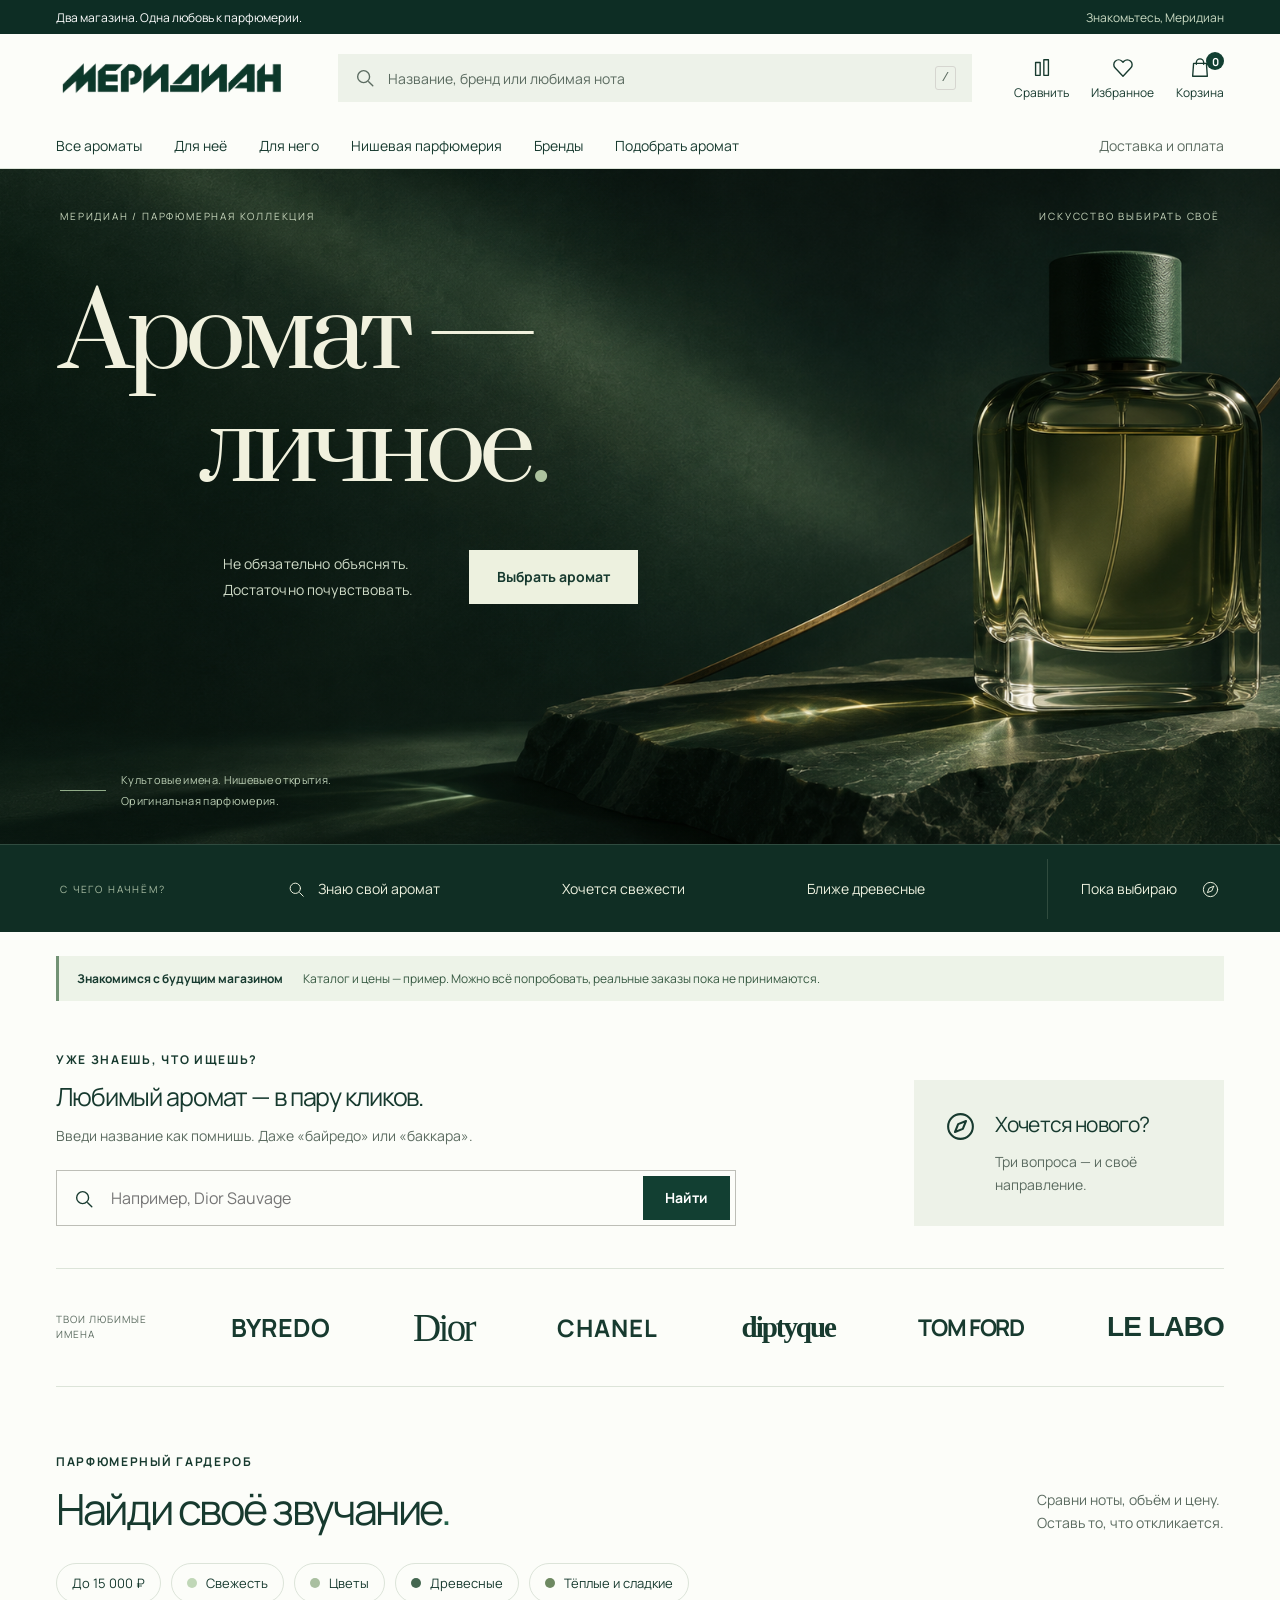
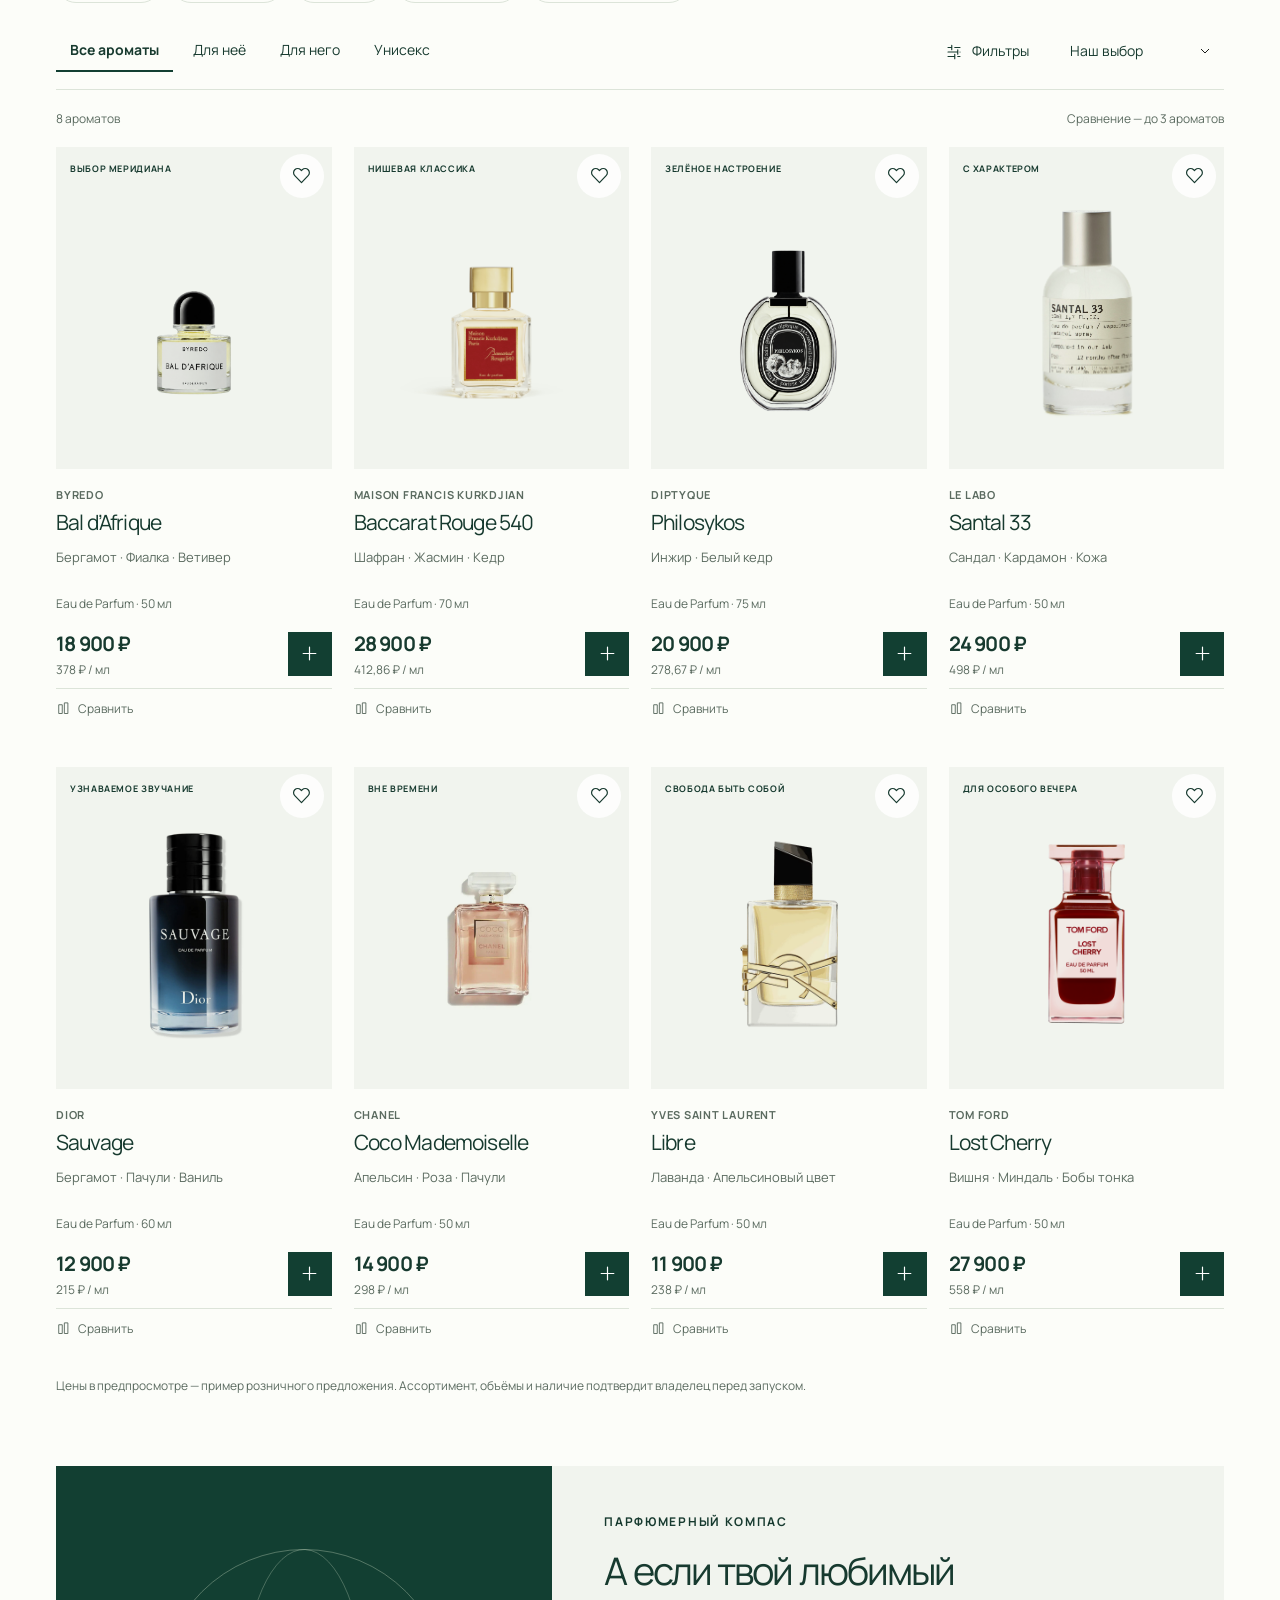
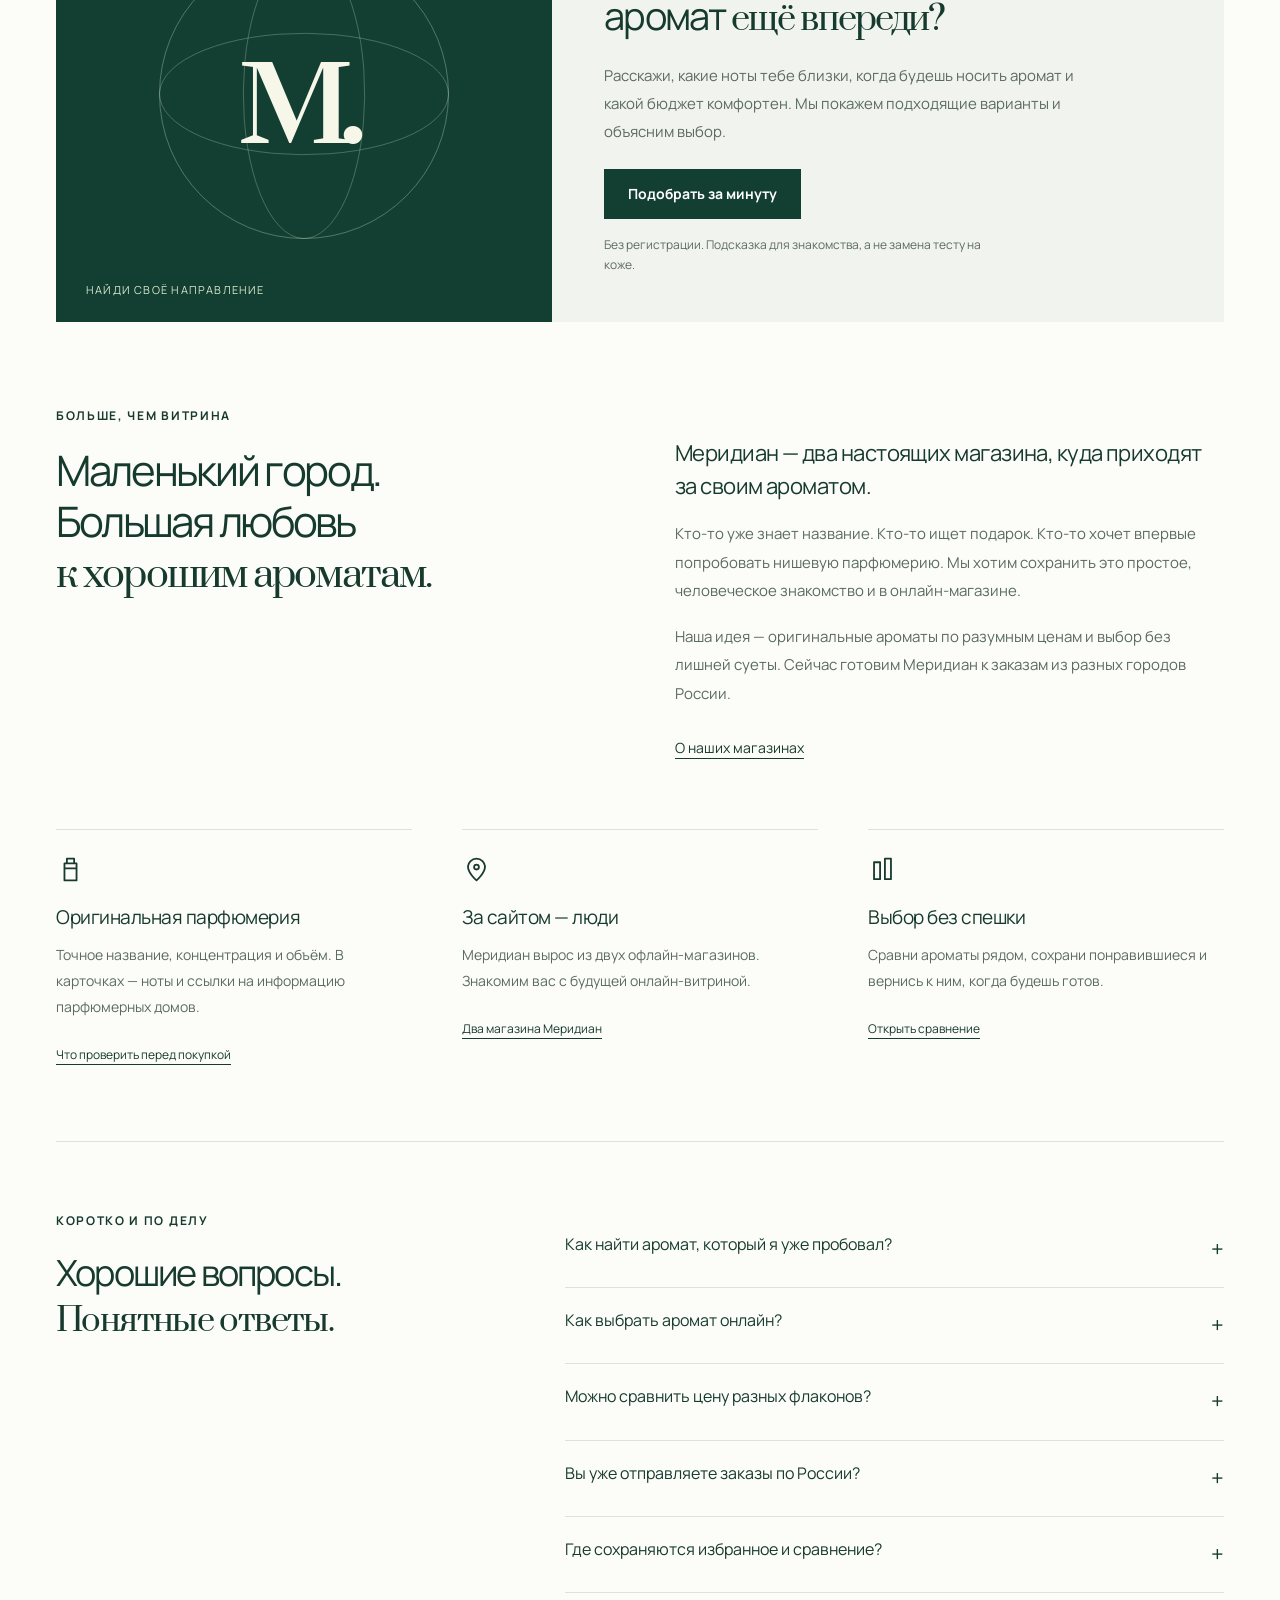
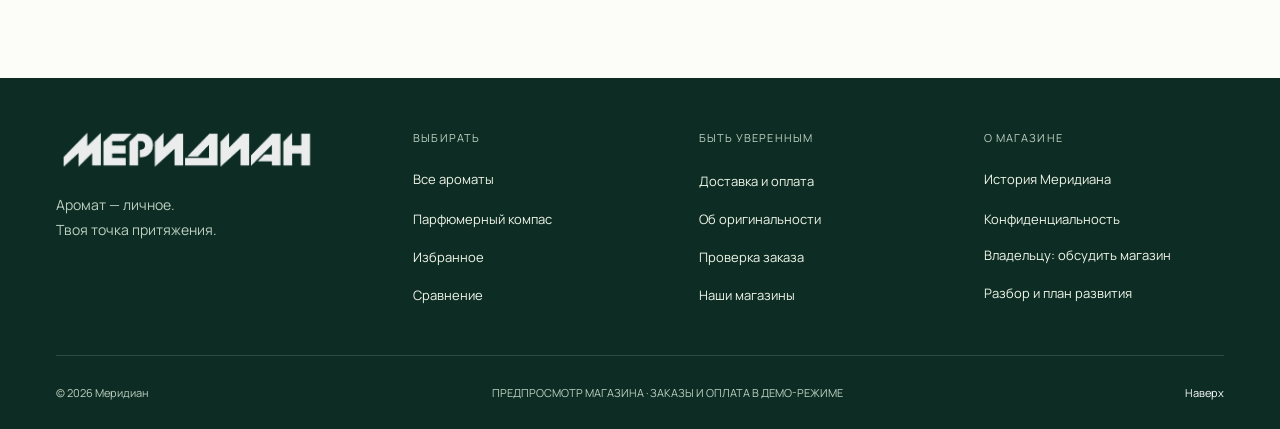
==== commit 0e8bfc5c: "Add demo perfume consultant and fix product image surfaces" ====
--- a/index.html
+++ b/index.html
@@ -7,7 +7,7 @@
 <meta name="description" content="Меридиан — оригинальная парфюмерия и два настоящих магазина. Найдите знакомый аромат, сравните композиции или откройте своё новое звучание.">
 <meta property="og:title" content="Меридиан — тот самый аромат"><meta property="og:description" content="Знакомые ароматы. Новые открытия. Посмотрите новый онлайн-магазин Меридиан."><meta property="og:type" content="website"><meta property="og:image" content="https://omel42.github.io/meridian-parfum/assets/hero-green.png"><meta property="og:url" content="https://omel42.github.io/meridian-parfum/">
 <link rel="icon" type="image/png" href="assets/icon-green.png"><link rel="apple-touch-icon" href="assets/icon-green.png">
-<link rel="preload" href="assets/prata-regular.ttf" as="font" type="font/ttf" crossorigin><link rel="stylesheet" href="styles.css"><script src="app.js" defer></script>
+<link rel="preload" href="assets/prata-regular.ttf" as="font" type="font/ttf" crossorigin><link rel="stylesheet" href="styles.css?v=1.3.0"><script src="app.js?v=1.3.0" defer></script>
 </head>
 <body>
 <a class="skip" href="#catalog">Перейти к каталогу</a>
--- a/styles.css
+++ b/styles.css
@@ -44,3 +44,82 @@
 @media(max-width:600px){.wordmark.brand-wordmark img{width:174px;height:27px}.footer .wordmark.brand-wordmark img{width:215px;height:32px}}
 @media(max-width:370px){.wordmark.brand-wordmark img{width:150px;height:24px}.header-actions{gap:8px}}
 .hero--atelier :is(a,button):focus-visible,.footer :is(a,button):focus-visible,.announcement a:focus-visible{outline-color:#dce8cf;outline-offset:6px}
+
+/* Two ways to choose: guided questions and the conversational preview. */
+.picker-modes{display:flex;gap:4px;margin:18px 28px 0;padding:4px;border:1px solid var(--line);background:var(--cream);flex-shrink:0}
+.picker-mode{flex:1;min-width:0;min-height:44px;padding:10px 12px;font-size:13px;font-weight:600;line-height:1.4;transition:background .18s,color .18s}
+.picker-mode:hover{background:#e3eadf}
+.picker-mode[aria-pressed=true]{background:var(--ink);color:#fff}
+.picker-mode[aria-pressed=true]:focus-visible{outline-offset:-4px;outline-color:#dce8cf}
+dialog.concierge{width:min(780px,calc(100vw - 32px));max-height:90dvh;background:#fff}
+dialog.concierge #modal-content{display:flex;flex-direction:column;max-height:90dvh;min-height:0}
+dialog.concierge .modal-head{flex-shrink:0}
+.concierge-intro{display:flex;align-items:center;gap:14px;margin:23px 28px 12px;flex-shrink:0}
+.concierge-avatar{display:grid;place-items:center;width:46px;height:46px;flex-shrink:0;border-radius:50%;background:#163e30;color:#edf1df;font:27px/1 Prata,Georgia,serif}
+.concierge-avatar svg{width:24px;height:24px}
+.concierge-heading{min-width:0;flex:1}
+.concierge-heading h3{font-size:23px;line-height:1.3;letter-spacing:-.04em}
+.concierge-heading p{font-size:12px;line-height:1.6;color:var(--muted);margin-top:4px}
+.concierge-demo{flex-shrink:0;padding:5px 8px;border:1px solid #c5d5bf;color:#345540;background:#f1f5ed;font-size:9px;font-weight:700;letter-spacing:.13em;line-height:1.4}
+.concierge-note{margin:0 28px 17px;color:var(--muted);font-size:12px;line-height:1.65;flex-shrink:0}
+.concierge-log{display:flex;flex-direction:column;gap:16px;flex:1 1 auto;min-height:100px;max-height:40dvh;margin:0 28px;padding:2px 5px 8px 2px;overflow-y:auto;overscroll-behavior:contain;scrollbar-width:thin;scrollbar-color:#bacbb4 transparent}
+.concierge-message{min-width:0;max-width:100%;font-size:14px;line-height:1.75;overflow-wrap:anywhere}
+.concierge-message p{white-space:pre-line}
+.message-speaker{display:block;margin-bottom:6px;font-size:10px;font-weight:700;letter-spacing:.1em;line-height:1.5;color:var(--muted)}
+.concierge-message.is-assistant{align-self:stretch;padding:18px 19px;background:var(--cream);border:1px solid #e2e8de;border-radius:0 14px 14px 14px}
+.concierge-message.is-user{align-self:flex-end;max-width:86%;padding:13px 18px;background:#173e30;color:#fff;border-radius:14px 0 14px 14px}
+.concierge-message.is-user .message-speaker{color:#cfddc8}
+.concierge-picks{display:grid;gap:8px;margin-top:13px;min-width:0}
+.concierge-picks .search-row{display:grid;grid-template-columns:48px minmax(0,1fr) auto;gap:13px;width:100%;min-width:0;padding:12px;background:#fff;border:1px solid var(--line);transition:border-color .18s}
+.concierge-picks .search-row:hover{border-color:#78936a}
+.concierge-picks .search-row img{width:48px;height:70px;padding:4px;background:transparent}
+.concierge-picks .search-row strong{font-size:16px;margin:4px 0;overflow-wrap:anywhere}
+.concierge-picks .search-row small{font-size:10px;line-height:1.6}
+.concierge-picks .search-row>b{font-size:14px}
+.concierge-picks .match-reason{font-size:11px;line-height:1.65;margin-top:5px}
+.concierge-suggestions{display:flex;flex-wrap:wrap;gap:7px;margin:14px 28px 12px;flex-shrink:0}
+.concierge-suggestions button{min-height:39px;padding:9px 12px;border:1px solid #cdd9c6;background:#fff;border-radius:4px;font-size:12px;line-height:1.45;text-align:left;transition:background .18s,border-color .18s}
+.concierge-suggestions button:hover{background:#f1f5ed;border-color:#78936a}
+.concierge-compose{display:flex;align-items:flex-end;gap:10px;margin:0 28px;padding:9px;border:1px solid #acbfa3;background:#fff;flex-shrink:0}
+.concierge-compose:focus-within{border-color:var(--accent);box-shadow:0 0 0 1px var(--accent)}
+.concierge-compose textarea{display:block;flex:1;width:100%;min-width:0;max-height:110px;resize:none;border:0;background:transparent;outline:none;padding:6px 7px;font-size:14px;line-height:1.65}
+.concierge-compose textarea::placeholder{color:#62705f;opacity:1}
+.concierge-compose textarea:focus-visible{outline:none}
+.concierge-send{display:grid;place-items:center;flex-shrink:0;width:44px;min-height:44px;padding:10px;background:var(--ink);color:#fff;transition:background .18s}
+.concierge-send:hover{background:#26583f}
+.concierge-send:focus-visible{outline-offset:3px}
+.concierge-send svg{width:21px;height:21px}
+.concierge-compose-note{margin:7px 28px 0;font-size:10px;line-height:1.6;color:var(--muted);flex-shrink:0}
+.concierge-toolbar{display:flex;align-items:center;justify-content:space-between;gap:12px;margin:4px 28px 13px;flex-shrink:0;color:var(--muted)}
+.concierge-toolbar>span{flex:1;min-width:0;font-size:10px;line-height:1.55}
+.concierge-toolbar button{min-height:36px;flex-shrink:0;font-size:11px;color:var(--muted);text-decoration:underline;text-underline-offset:4px}
+.quiz-consultation{display:flex;align-items:center;justify-content:space-between;gap:15px;width:100%;margin-top:24px;padding:17px 18px;border:1px solid #c8d7c0;background:#f1f5ed;text-align:left;font-size:14px;line-height:1.65}
+.quiz-consultation strong{display:block;font-weight:600}
+.quiz-consultation small{display:block;color:var(--muted);font-size:12px;margin-top:3px}
+.quiz-consultation:hover{border-color:#78936a;background:#eaf1e4}
+.quiz-consultation>p{min-width:0;flex:1}
+.quiz-consultation>.button{min-width:0;max-width:100%;white-space:normal}
+@media(max-width:600px){
+ .picker-modes{margin:13px 18px 0}.picker-mode{padding:9px 7px;font-size:12px}
+ dialog.concierge{width:calc(100vw - 16px);max-height:92dvh}dialog.concierge #modal-content{max-height:92dvh}
+ dialog.concierge .modal-head h2{font-size:20px;line-height:1.25}
+ .concierge-intro{margin:18px 18px 10px;gap:10px}.concierge-avatar{width:38px;height:38px;font-size:23px}
+ .concierge-heading h3{font-size:16px;line-height:1.4}.concierge-heading p{display:none}.concierge-demo{font-size:8px;padding:4px 6px;letter-spacing:.08em}
+ .concierge-note{margin:0 18px 13px;font-size:11px}.concierge-log{margin:0 16px 0 18px;max-height:38dvh;min-height:90px;gap:12px}
+ .concierge-message{font-size:13px}.concierge-message.is-assistant{padding:13px}.concierge-message.is-user{padding:11px 14px;max-width:92%}
+ .concierge-picks .search-row{grid-template-columns:40px minmax(0,1fr);gap:4px 10px;padding:10px}.concierge-picks .search-row img{width:40px;height:65px;grid-row:1/3}.concierge-picks .search-row>b{grid-column:2;font-size:13px;white-space:normal}.concierge-picks .search-row strong{font-size:15px}.concierge-picks .search-row small{font-size:10px}
+ .concierge-suggestions{margin:11px 18px 10px;gap:6px;flex-wrap:nowrap;overflow-x:auto;overscroll-behavior-x:contain;padding-bottom:4px;scrollbar-width:thin;scrollbar-color:#bacbb4 transparent}.concierge-suggestions button{flex:0 0 auto;font-size:11px;padding:8px 10px;min-height:38px;max-width:100%;white-space:nowrap}
+ .concierge-compose{margin:0 18px;padding:7px;gap:5px}.concierge-compose textarea{font-size:16px;padding:4px;line-height:1.5}.concierge-send{width:40px;min-height:42px}
+ .concierge-compose-note{margin:6px 18px 0;font-size:9px}.concierge-toolbar{margin:2px 18px 7px}.concierge-toolbar>span{font-size:9px}.concierge-toolbar button{font-size:10px;min-height:34px}
+ .quiz-consultation{flex-direction:column;align-items:stretch;gap:10px;padding:14px;margin-top:20px;font-size:13px}.quiz-consultation small{font-size:11px}.quiz-consultation>.button{width:100%;padding:12px 14px;font-size:12px;justify-content:center}
+}
+@media(max-height:650px){
+ dialog.concierge .modal-head{padding-top:12px;padding-bottom:12px}dialog.concierge .picker-modes{margin-top:10px}dialog.concierge .concierge-intro{display:none}.concierge-note{margin-top:12px;margin-bottom:10px}.concierge-log{min-height:60px}.concierge-suggestions{margin-top:7px;margin-bottom:7px}.concierge-toolbar{margin-bottom:5px}
+}
+.concierge-product-back{display:flex;align-items:center;gap:8px;min-height:44px;margin:8px 28px;padding:6px 0;font-size:12px;color:var(--accent);text-decoration:underline;text-underline-offset:4px}
+/* Blend white product photos over a separate surface, not their own background. */
+.compare-product{position:relative;isolation:isolate;--compare-image-height:150px}
+.compare-product::before{content:'';position:absolute;inset:0 0 auto;height:var(--compare-image-height);background:var(--cream);z-index:-1}
+.compare-product img{height:var(--compare-image-height);background:transparent;mix-blend-mode:multiply}
+.search-row img,.cart-item img{background:transparent}
+@media(max-width:600px){.compare-product{--compare-image-height:125px}.concierge-product-back{margin:6px 18px;font-size:11px}}
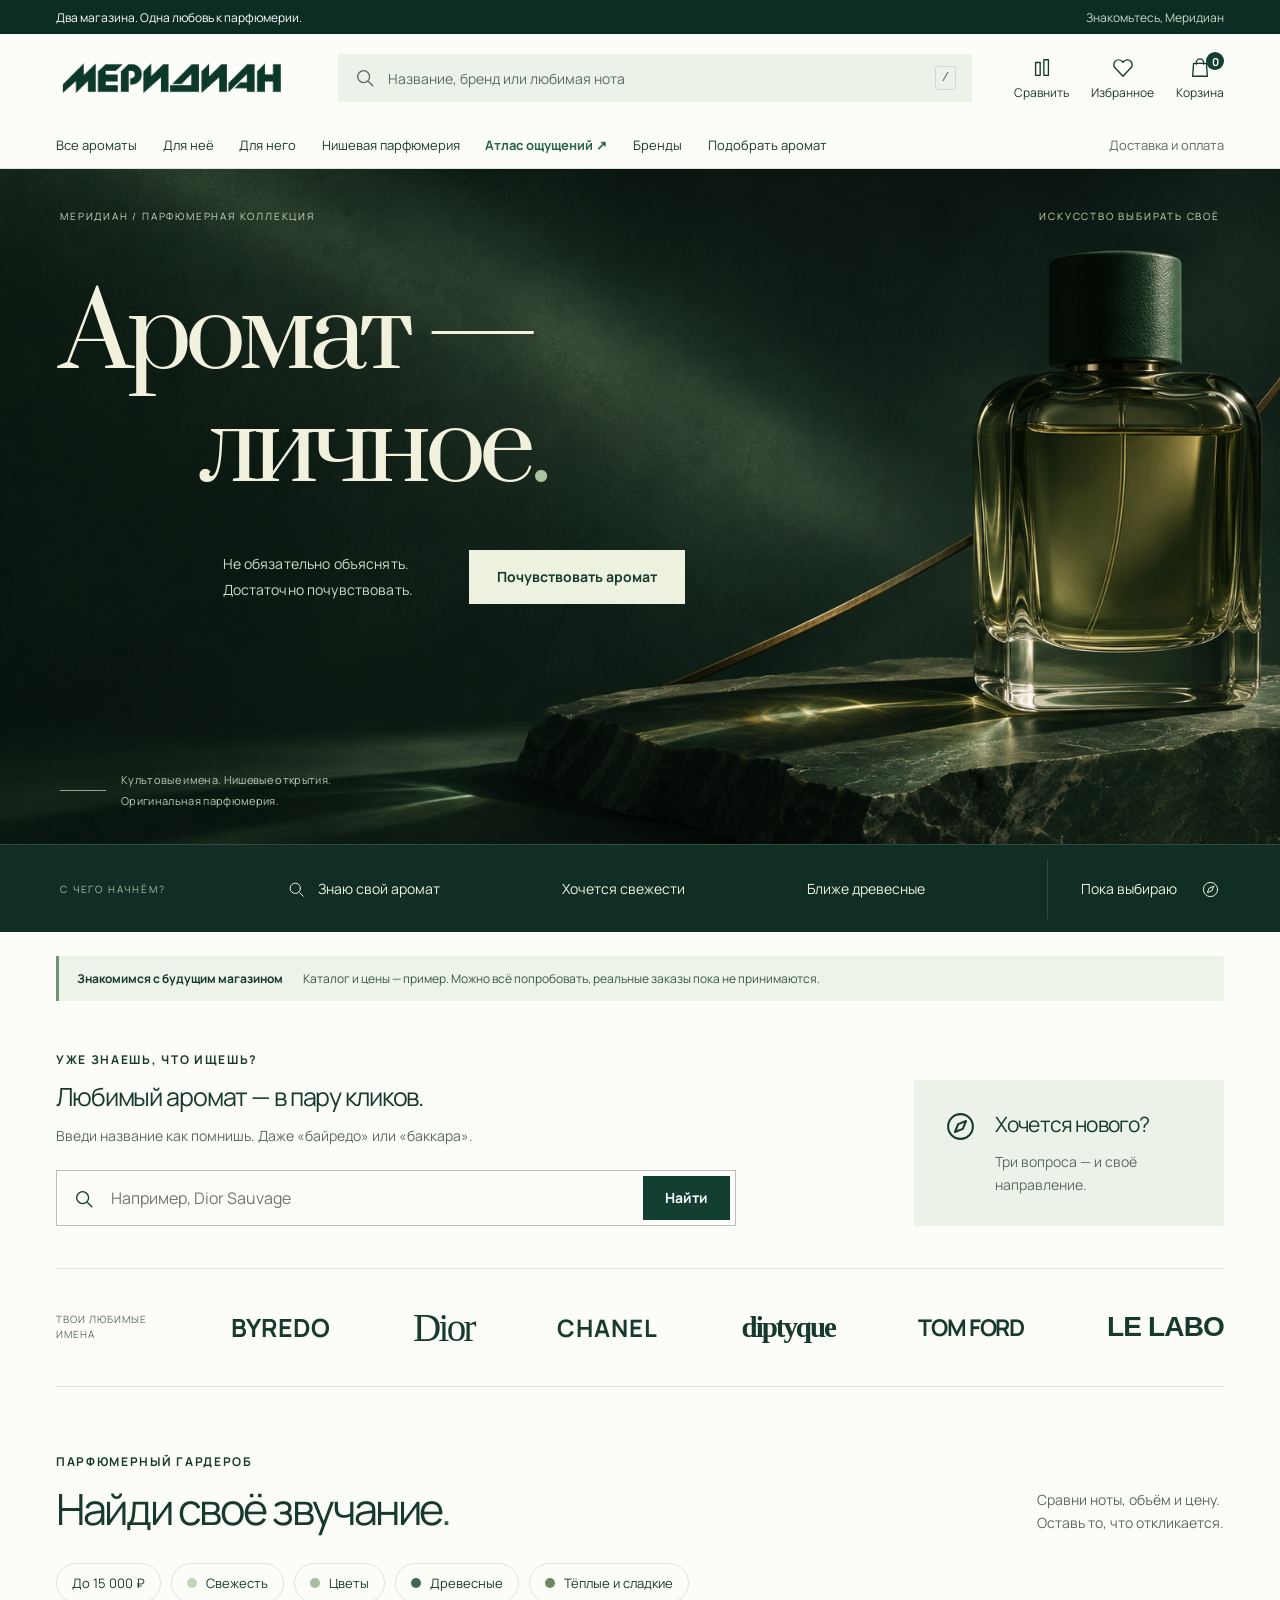
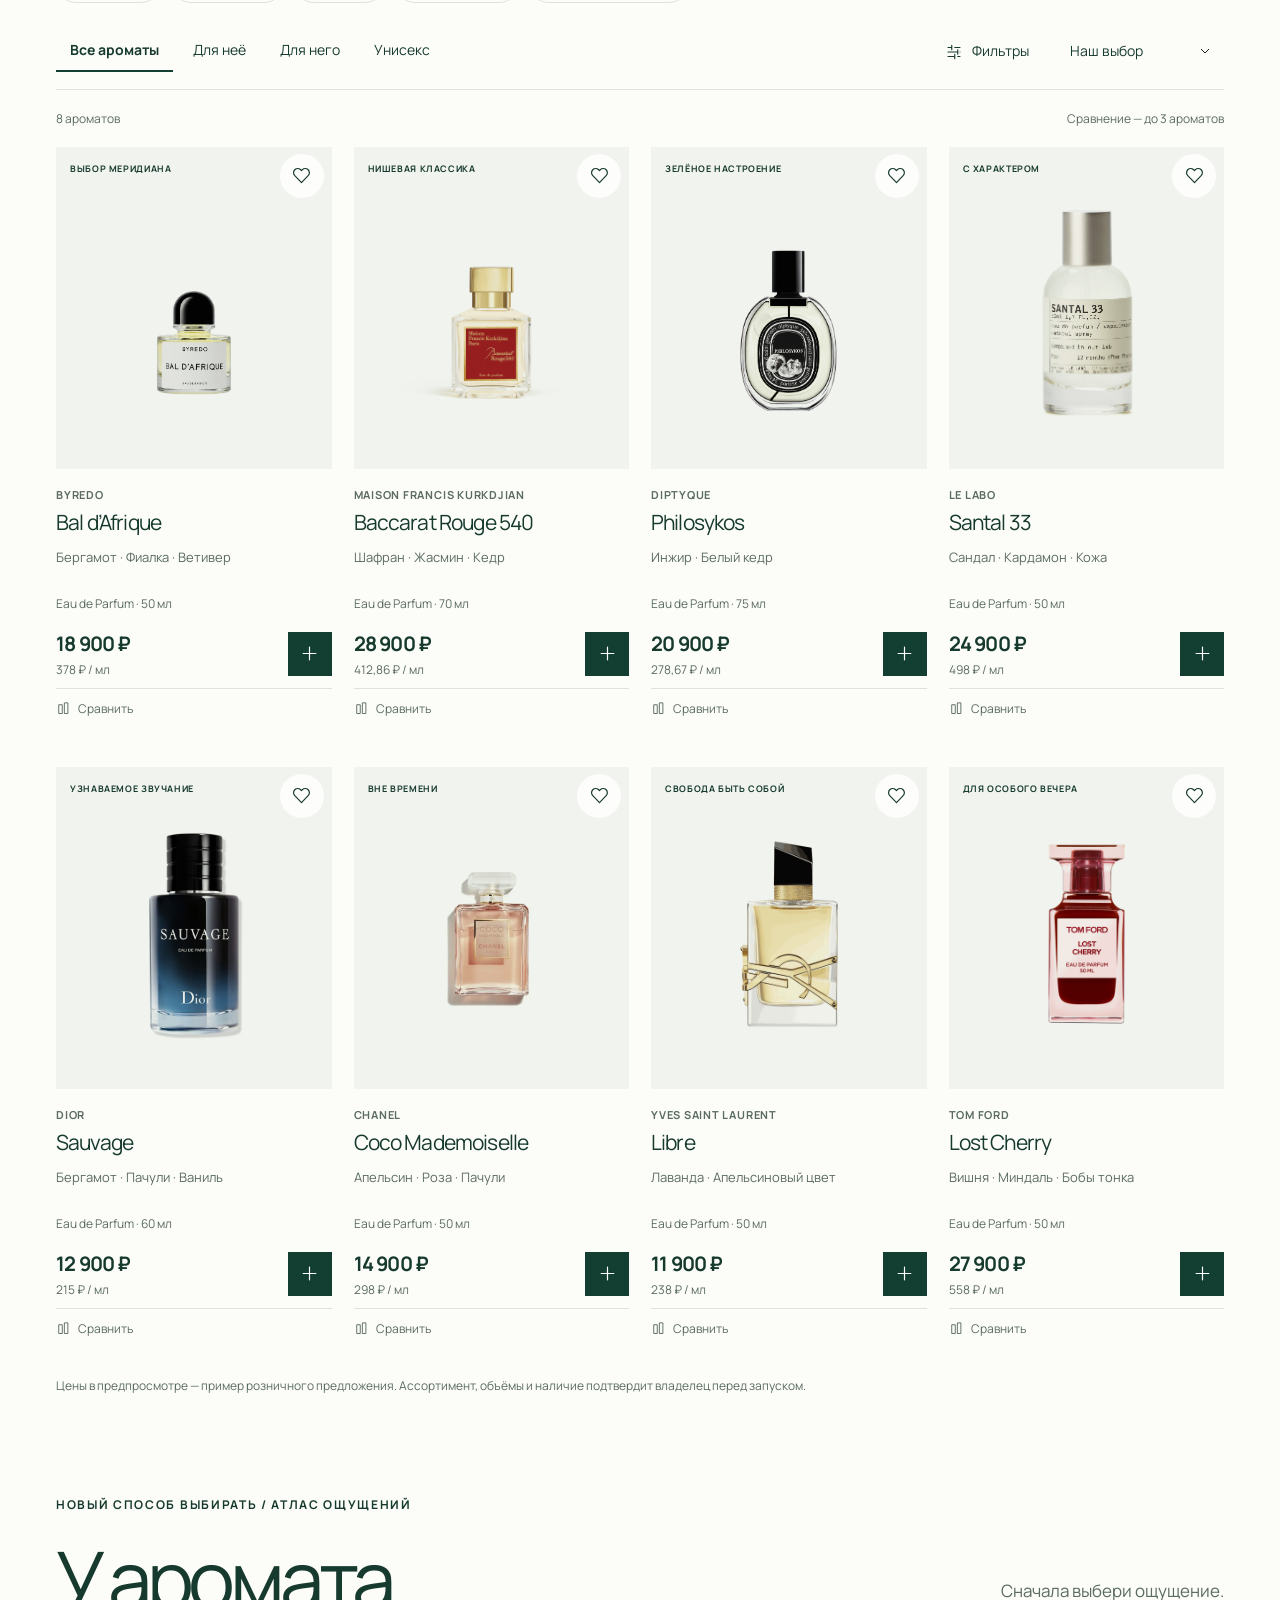
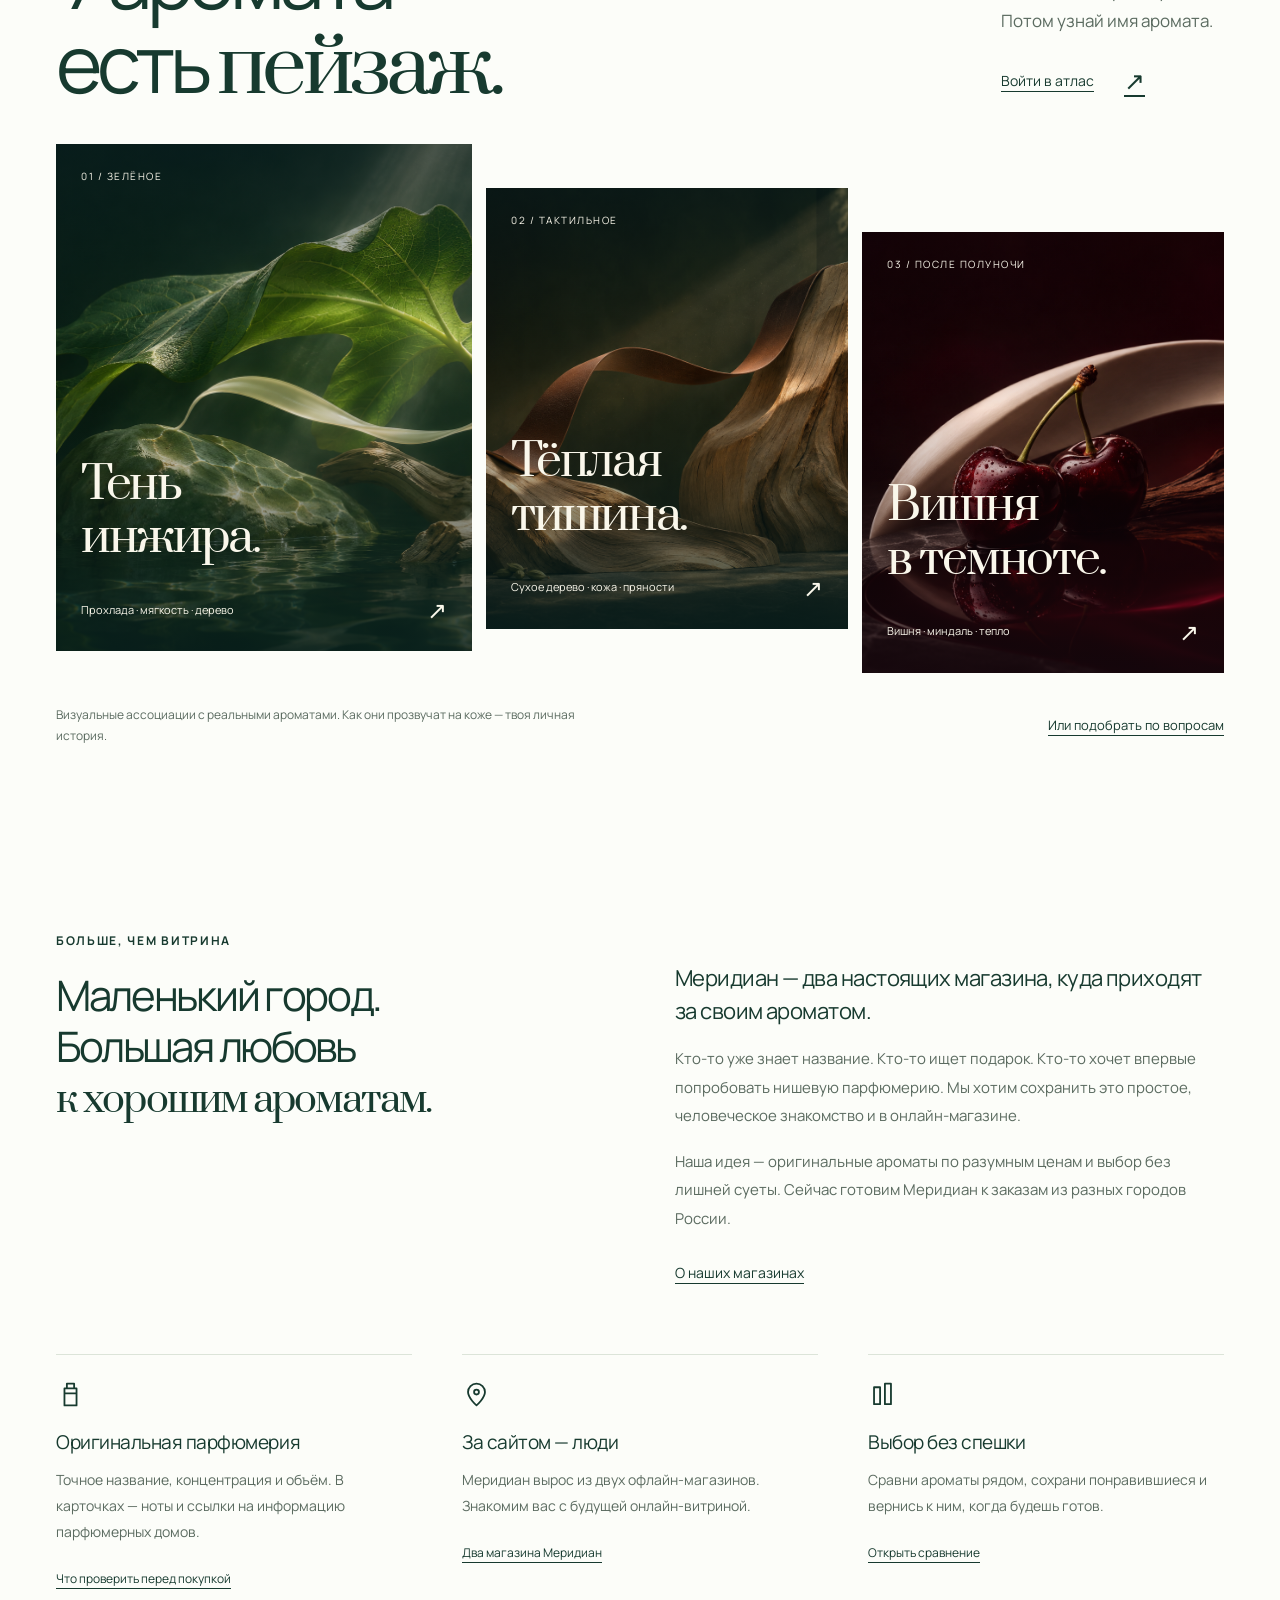
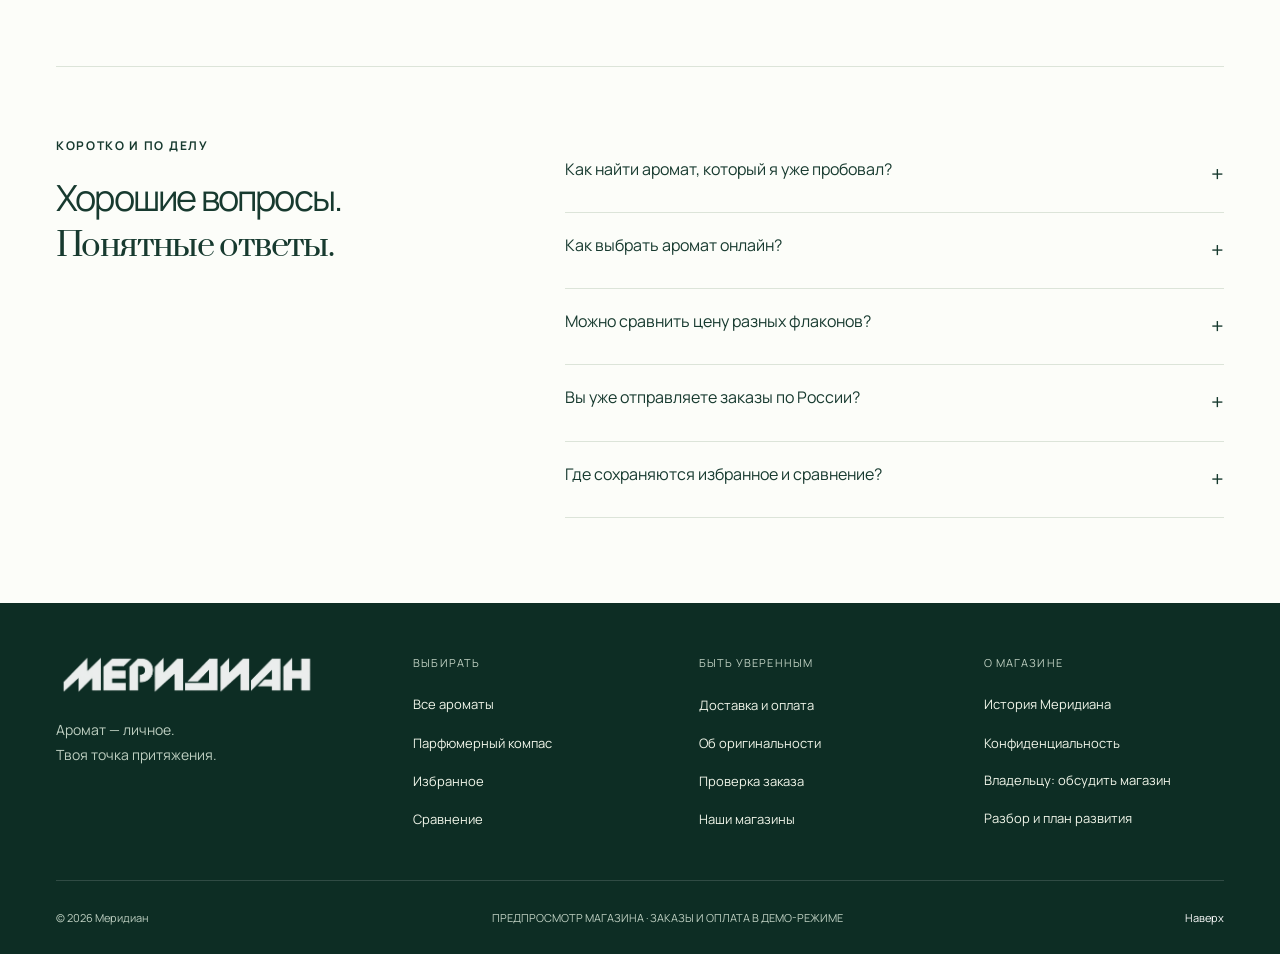
==== commit 1d8e2d08: "Add sensory perfume atlas and vertical fragrance film" ====
--- a/index.html
+++ b/index.html
@@ -7,7 +7,7 @@
 <meta name="description" content="Меридиан — оригинальная парфюмерия и два настоящих магазина. Найдите знакомый аромат, сравните композиции или откройте своё новое звучание.">
 <meta property="og:title" content="Меридиан — тот самый аромат"><meta property="og:description" content="Знакомые ароматы. Новые открытия. Посмотрите новый онлайн-магазин Меридиан."><meta property="og:type" content="website"><meta property="og:image" content="https://omel42.github.io/meridian-parfum/assets/hero-green.png"><meta property="og:url" content="https://omel42.github.io/meridian-parfum/">
 <link rel="icon" type="image/png" href="assets/icon-green.png"><link rel="apple-touch-icon" href="assets/icon-green.png">
-<link rel="preload" href="assets/prata-regular.ttf" as="font" type="font/ttf" crossorigin><link rel="stylesheet" href="styles.css?v=1.3.0"><script src="app.js?v=1.3.0" defer></script>
+<link rel="preload" href="assets/prata-regular.ttf" as="font" type="font/ttf" crossorigin><link rel="stylesheet" href="styles.css?v=1.4.0"><script src="app.js?v=1.4.0" defer></script>
 </head>
 <body>
 <a class="skip" href="#catalog">Перейти к каталогу</a>
@@ -22,7 +22,7 @@
       <button class="icon-button bag-button" data-action="cart" aria-label="Открыть корзину"><span data-icon="bag"></span><span class="action-label">Корзина</span><b id="cart-count">0</b></button>
     </div>
   </div>
-  <nav class="main-nav" aria-label="Главная навигация"><a href="#catalog" data-nav="all">Все ароматы</a><a href="#catalog" data-nav="women">Для неё</a><a href="#catalog" data-nav="men">Для него</a><a href="#catalog" data-nav="niche">Нишевая парфюмерия</a><a href="#brands">Бренды</a><button data-action="quiz">Подобрать аромат</button><button data-info="delivery" class="nav-service">Доставка и оплата</button></nav>
+  <nav class="main-nav" aria-label="Главная навигация"><a href="#catalog" data-nav="all">Все ароматы</a><a href="#catalog" data-nav="women">Для неё</a><a href="#catalog" data-nav="men">Для него</a><a href="#catalog" data-nav="niche">Нишевая парфюмерия</a><a href="experience.html" class="nav-atlas">Атлас ощущений ↗</a><a href="#brands">Бренды</a><button data-action="quiz">Подобрать аромат</button><button data-info="delivery" class="nav-service">Доставка и оплата</button></nav>
 </header>
 <main id="storefront">
   <section class="hero hero--atelier" aria-labelledby="hero-title">
@@ -32,7 +32,7 @@
       <div class="hero-edition"><span>МЕРИДИАН / ПАРФЮМЕРНАЯ КОЛЛЕКЦИЯ</span><span>ИСКУССТВО ВЫБИРАТЬ СВОЁ</span></div>
       <div class="hero-statement">
         <h1 id="hero-title"><span>Аромат —</span><span>личное<span class="hero-period">.</span></span></h1>
-        <div class="hero-invitation"><p>Не обязательно объяснять.<br>Достаточно почувствовать.</p><a href="#catalog" class="button hero-catalog">Выбрать аромат</a></div>
+        <div class="hero-invitation"><p>Не обязательно объяснять.<br>Достаточно почувствовать.</p><a href="experience.html" class="button hero-catalog">Почувствовать аромат</a></div>
       </div>
       <div class="hero-signature"><span class="signature-line" aria-hidden="true"></span><p>Культовые имена. Нишевые открытия.<br>Оригинальная парфюмерия.</p></div>
     </div>
@@ -59,7 +59,15 @@
     <p class="catalog-footnote">Цены в предпросмотре — пример розничного предложения. Ассортимент, объёмы и наличие подтвердит владелец перед запуском.</p>
   </section>
   <section class="recent section" id="recent-section" hidden aria-labelledby="recent-title"><div class="section-heading"><h2 id="recent-title">Ты уже присматривался</h2><button class="text-button" data-action="clear-recent">Очистить историю</button></div><div id="recent-products" class="recent-products"></div></section>
-  <section class="discovery section" id="discovery" aria-labelledby="discovery-title"><div class="discovery-art"><span class="discovery-orbit orbit-one"></span><span class="discovery-orbit orbit-two"></span><span class="discovery-orbit orbit-three"></span><span class="discovery-star" aria-hidden="true">м.</span><span class="discovery-coordinate">НАЙДИ СВОЁ НАПРАВЛЕНИЕ</span></div><div class="discovery-copy"><p class="eyebrow">ПАРФЮМЕРНЫЙ КОМПАС</p><h2 id="discovery-title">А если твой любимый<br>аромат <span class="serif">ещё впереди?</span></h2><p>Расскажи, какие ноты тебе близки, когда будешь носить аромат и какой бюджет комфортен. Мы покажем подходящие варианты и объясним выбор.</p><button class="button black" data-action="quiz">Подобрать за минуту</button><span class="discovery-small">Без регистрации. Подсказка для знакомства, а не замена тесту на коже.</span></div></section>
+  <section class="atlas-teaser section" id="discovery" aria-labelledby="atlas-title">
+    <div class="atlas-heading"><div><p class="eyebrow">НОВЫЙ СПОСОБ ВЫБИРАТЬ / АТЛАС ОЩУЩЕНИЙ</p><h2 id="atlas-title">У аромата<br>есть <span>пейзаж.</span></h2></div><div class="atlas-heading-note"><p>Сначала выбери ощущение.<br>Потом узнай имя аромата.</p><a href="experience.html" class="text-button">Войти в атлас <span aria-hidden="true">↗</span></a></div></div>
+    <div class="atlas-landscapes">
+      <a class="atlas-landscape atlas-fig" href="experience.html?world=fig" aria-label="Почувствовать зелёную прохладу — Тень инжира"><img src="assets/scents/fig-world.png" alt="Инжирный лист, молочная лента и дерево над тёмно-зелёной водой" width="1536" height="1024" loading="lazy"><span class="atlas-number">01 / ЗЕЛЁНОЕ</span><span class="atlas-landscape-title">Тень<br>инжира.</span><span class="atlas-landscape-notes">Прохлада · мягкость · дерево <b aria-hidden="true">↗</b></span></a>
+      <a class="atlas-landscape atlas-wood" href="experience.html?world=wood" aria-label="Почувствовать сухое дерево — Тёплая тишина"><img src="assets/scents/wood-world.png" alt="Деревянные формы и кожаная лента в спокойном вечернем свете" width="1536" height="1024" loading="lazy"><span class="atlas-number">02 / ТАКТИЛЬНОЕ</span><span class="atlas-landscape-title">Тёплая<br>тишина.</span><span class="atlas-landscape-notes">Сухое дерево · кожа · пряности <b aria-hidden="true">↗</b></span></a>
+      <a class="atlas-landscape atlas-cherry" href="experience.html?world=cherry" aria-label="Почувствовать тёмную вишню — Вишня в темноте"><img src="assets/scents/cherry-world.png" alt="Тёмная вишня, светлая миндальная форма и рубиновые отражения" width="1536" height="1024" loading="lazy"><span class="atlas-number">03 / ПОСЛЕ ПОЛУНОЧИ</span><span class="atlas-landscape-title">Вишня<br>в темноте.</span><span class="atlas-landscape-notes">Вишня · миндаль · тепло <b aria-hidden="true">↗</b></span></a>
+    </div>
+    <div class="atlas-footnote"><p>Визуальные ассоциации с реальными ароматами. Как они прозвучат на коже — твоя личная история.</p><button class="text-button" data-action="quiz">Или подобрать по вопросам</button></div>
+  </section>
   <section class="about section" id="about" aria-labelledby="about-title"><div class="about-intro"><p class="eyebrow">БОЛЬШЕ, ЧЕМ ВИТРИНА</p><h2 id="about-title">Маленький город.<br>Большая любовь<br><span class="serif">к хорошим ароматам.</span></h2></div><div class="about-story"><p class="story-lead">Меридиан — два настоящих магазина, куда приходят за своим ароматом.</p><p>Кто-то уже знает название. Кто-то ищет подарок. Кто-то хочет впервые попробовать нишевую парфюмерию. Мы хотим сохранить это простое, человеческое знакомство и в онлайн-магазине.</p><p>Наша идея — оригинальные ароматы по разумным ценам и выбор без лишней суеты. Сейчас готовим Меридиан к заказам из разных городов России.</p><button class="text-button" data-info="stores">О наших магазинах</button></div><div class="trust-grid"><article><span data-icon="bottle"></span><h3>Оригинальная парфюмерия</h3><p>Точное название, концентрация и объём. В карточках — ноты и ссылки на информацию парфюмерных домов.</p><button class="text-button" data-info="authenticity">Что проверить перед покупкой</button></article><article><span data-icon="pin"></span><h3>За сайтом — люди</h3><p>Меридиан вырос из двух офлайн-магазинов. Знакомим вас с будущей онлайн-витриной.</p><button class="text-button" data-info="stores">Два магазина Меридиан</button></article><article><span data-icon="compare"></span><h3>Выбор без спешки</h3><p>Сравни ароматы рядом, сохрани понравившиеся и вернись к ним, когда будешь готов.</p><button class="text-button" data-action="compare">Открыть сравнение</button></article></div></section>
   <section class="faq section" aria-labelledby="faq-title"><div><p class="eyebrow">КОРОТКО И ПО ДЕЛУ</p><h2 id="faq-title">Хорошие вопросы.<br><span class="serif">Понятные ответы.</span></h2></div><div class="faq-list"><details><summary>Как найти аромат, который я уже пробовал?</summary><p>Введи бренд или название в поиск. Для знакомых ароматов работают русские варианты: «диор», «байредо», «баккара», «либр». В карточке сверь концентрацию и объём: у одного названия могут быть разные версии.</p></details><details><summary>Как выбрать аромат онлайн?</summary><p>Начни с любимых нот и характера: свежий, цветочный, древесный или тёплый. Парфюмерный компас сузит выбор под повод и бюджет, а сравнение покажет отличия. Впечатление от аромата индивидуально — если есть возможность, познакомься с ним на коже.</p></details><details data-preview-only><summary>Можно сравнить цену разных флаконов?</summary><p>Да. В карточке и сравнении есть цена за 1 мл. Она помогает оценить стоимость объёма, но не заменяет сравнение самой композиции, концентрации и размера флакона. Цены в этом макете демонстрационные.</p></details><details data-preview-only><summary>Вы уже отправляете заказы по России?</summary><p>Мы готовим онлайн-магазин к запуску. Сейчас можно посмотреть каталог и пройти демонстрационное оформление. Настоящие заказы пока не принимаются. Географию, стоимость и сроки доставки опубликуем после согласования с владельцем.</p></details><details><summary>Где сохраняются избранное и сравнение?</summary><p>В этом браузере на твоём устройстве. Можно вернуться к ним позже без регистрации. При очистке данных браузера они удалятся; на другое устройство автоматически не переносятся.</p></details></div></section>
 </main>
--- a/styles.css
+++ b/styles.css
@@ -123,3 +123,25 @@
 .compare-product img{height:var(--compare-image-height);background:transparent;mix-blend-mode:multiply}
 .search-row img,.cart-item img{background:transparent}
 @media(max-width:600px){.compare-product{--compare-image-height:125px}.concierge-product-back{margin:6px 18px;font-size:11px}}
+/* Scent atlas: visual invitations, with the scent revealed inside the story. */
+.atlas-teaser{margin-top:100px;margin-bottom:100px}
+.atlas-heading{display:flex;align-items:flex-end;justify-content:space-between;gap:40px;margin-bottom:34px}
+.atlas-heading h2{font-size:clamp(48px,6.2vw,88px);font-weight:400;letter-spacing:-.065em;line-height:1.05;margin:23px 0 0}
+.atlas-heading h2 span{font-family:Prata,Georgia,serif;letter-spacing:-.06em}
+.atlas-heading-note{padding-bottom:7px;max-width:290px}.atlas-heading-note p{font-size:17px;line-height:1.8;margin-bottom:22px;color:var(--muted)}
+.atlas-heading .text-button{display:inline-flex;gap:30px;align-items:center}.atlas-heading .text-button span{font-size:25px}
+.atlas-landscapes{display:grid;grid-template-columns:1.15fr 1fr 1fr;gap:14px;align-items:start}
+.atlas-landscape{position:relative;display:flex;flex-direction:column;justify-content:space-between;aspect-ratio:.82;overflow:hidden;background:#123f32;color:#faf7eb;padding:25px;isolation:isolate}
+.atlas-landscape::after{content:'';position:absolute;inset:0;background:linear-gradient(180deg,#061c2090,transparent 45%,#071d1cd9);z-index:-1}
+.atlas-landscape img{position:absolute;inset:0;width:100%;height:100%;object-fit:cover;z-index:-2;transition:transform .8s cubic-bezier(.2,.7,.2,1)}
+.atlas-landscape:hover img{transform:scale(1.035)}.atlas-landscape:focus-visible{outline:3px solid #25634b;outline-offset:5px}
+.atlas-wood{margin-top:44px;background:#27261a}.atlas-cherry{margin-top:88px;background:#2b0d17}.atlas-cherry::after{background:linear-gradient(180deg,#21050c55,transparent 40%,#16070ddb)}
+.atlas-number{font-size:10px;letter-spacing:.15em}.atlas-landscape-title{font:clamp(26px,3.6vw,48px)/1.17 Prata,Georgia,serif;letter-spacing:-.05em;margin-top:auto;margin-bottom:28px}
+.atlas-landscape-notes{display:flex;justify-content:space-between;gap:12px;font-size:11px;line-height:1.5;align-items:center}.atlas-landscape-notes b{font:24px Manrope,sans-serif}
+.atlas-footnote{display:flex;justify-content:space-between;align-items:center;gap:45px;margin-top:30px}.atlas-footnote p{max-width:540px;color:var(--muted);font-size:12px;line-height:1.8}.atlas-footnote button{white-space:nowrap;font-size:13px}
+.nav-atlas{color:var(--accent);font-weight:700}.picker-mode.picker-visual{display:flex;flex-direction:column;align-items:center;justify-content:center;text-align:center}.picker-mode span{display:block;font-size:9px;letter-spacing:.04em;font-weight:400;opacity:.76;margin-top:2px}
+.scent-detail-link{position:relative;display:block;background:#edf2e8;border:1px solid #d4dfcb;padding:15px 42px 15px 17px;margin:22px 0;color:#173a2f;line-height:1.5}.scent-detail-link span{font-size:14px;font-weight:600}.scent-detail-link small{display:block;margin-top:4px;color:var(--muted);font-size:11px}.scent-detail-link b{position:absolute;right:16px;top:20px;font-size:24px;font-weight:400}.scent-detail-link:hover{background:#e3ecd9}
+@media(min-width:851px){.main-nav{gap:clamp(16px,2vw,28px);font-size:13px}}
+@media(max-width:850px){.atlas-teaser{margin-top:70px;margin-bottom:65px}.atlas-heading{gap:25px}.atlas-heading-note p{font-size:14px}.atlas-landscapes{gap:10px}.atlas-landscape{padding:18px}.atlas-landscape-title{font-size:30px}.atlas-landscape-notes{font-size:9px}.atlas-number{font-size:8px}.atlas-wood{margin-top:28px}.atlas-cherry{margin-top:56px}}
+@media(max-width:600px){.atlas-teaser{margin-top:58px;margin-bottom:58px}.atlas-heading{display:block;margin-bottom:25px}.atlas-heading h2{font-size:54px;margin-top:18px}.atlas-heading .eyebrow{font-size:9px;letter-spacing:.1em}.atlas-heading-note{margin-top:22px;max-width:none;display:flex;align-items:center;justify-content:space-between;gap:20px}.atlas-heading-note p{font-size:12px;line-height:1.7;margin:0}.atlas-heading .text-button{font-size:12px;gap:10px;white-space:nowrap}.atlas-landscapes{display:flex;overflow-x:auto;scroll-snap-type:x mandatory;gap:12px;padding:0 0 12px;scrollbar-width:thin;scrollbar-color:#b8c9af transparent}.atlas-landscape{flex:0 0 82%;aspect-ratio:.87;padding:23px;scroll-snap-align:start}.atlas-wood,.atlas-cherry{margin-top:0}.atlas-landscape-title{font-size:41px}.atlas-number{font-size:9px}.atlas-landscape-notes{font-size:10px}.atlas-footnote{display:block;margin-top:15px}.atlas-footnote p{font-size:11px}.atlas-footnote button{margin-top:18px;font-size:12px}.picker-mode{font-size:11px;padding-inline:6px}}
+@media(prefers-reduced-motion:reduce){.atlas-landscape img{transition:none}.atlas-landscape:hover img{transform:none}}
